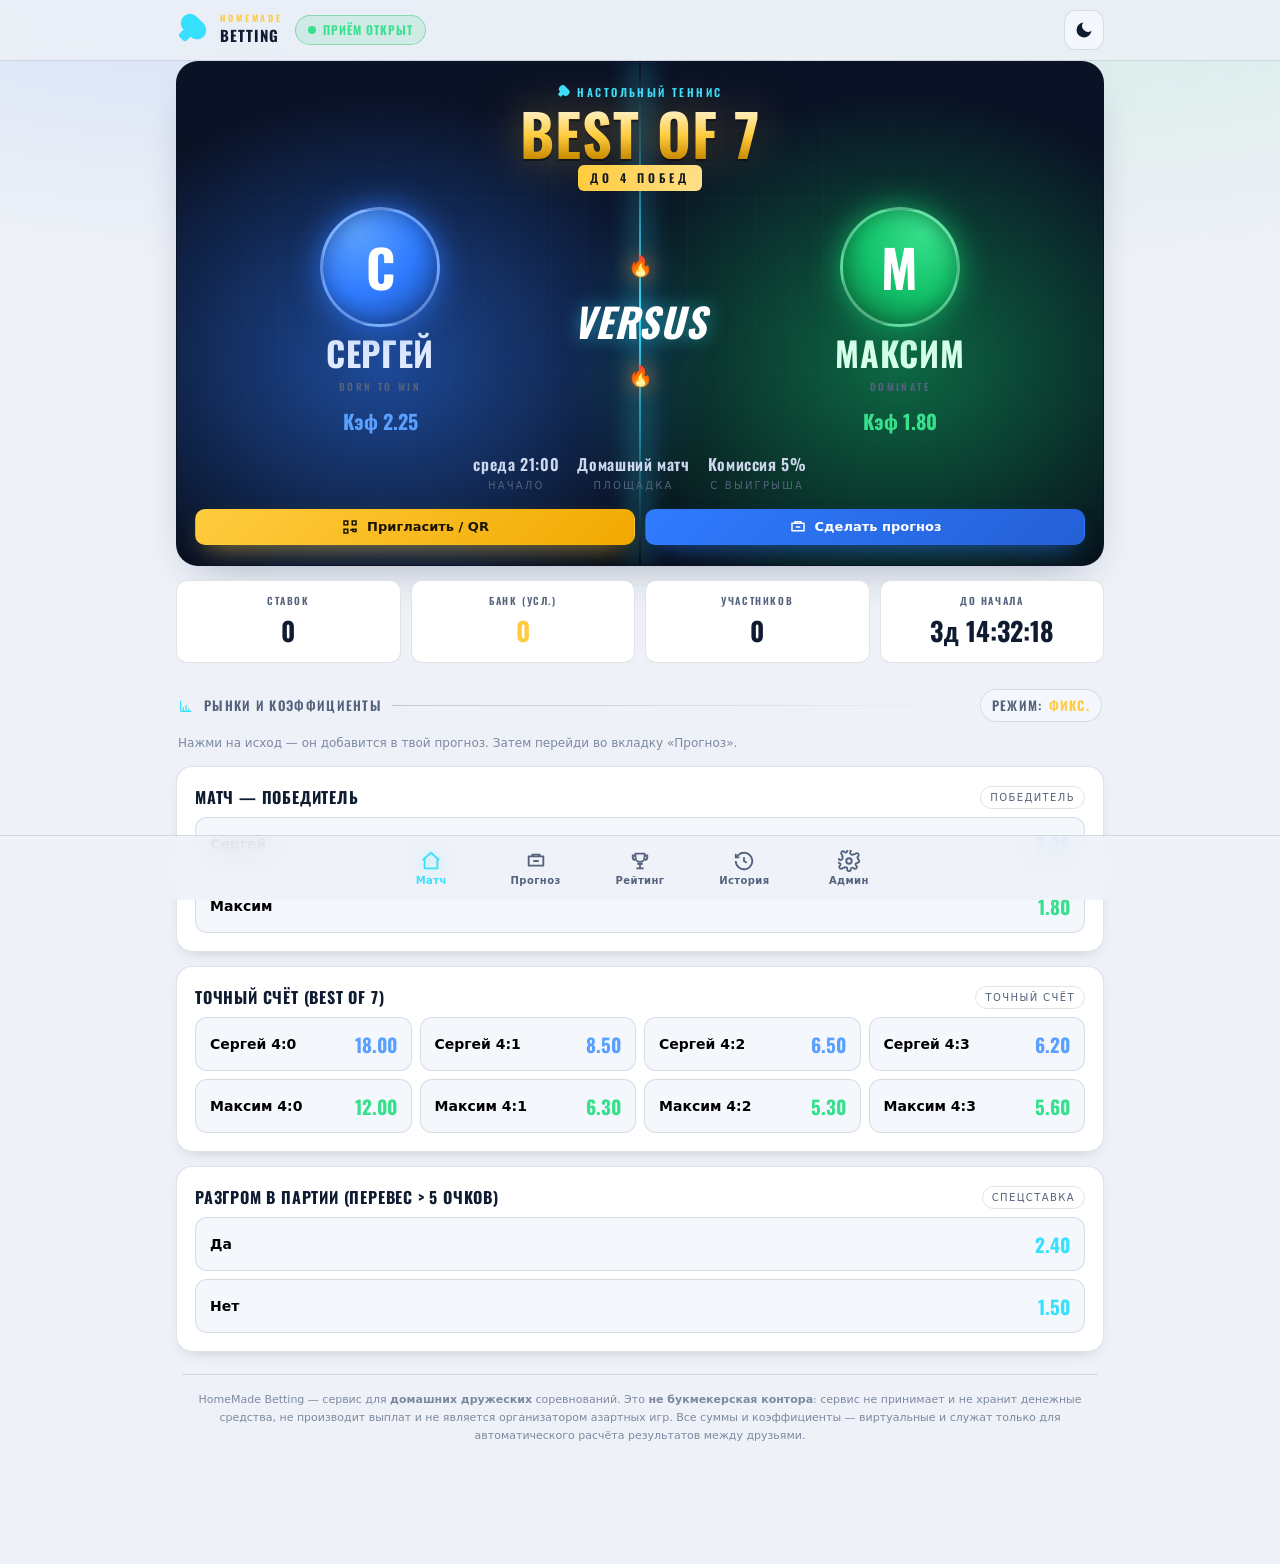
==== index.html @ e1badb11 "Админка под PIN (4554) + компактные иконки заголовков + network-first SW - дефолтный PIN 4554 на вхо" ====
<!doctype html>
<html lang="ru">
<head>
<meta charset="utf-8">
<title>HomeMade Betting — домашние матчи и прогнозы</title>
<meta name="viewport" content="width=device-width,initial-scale=1,viewport-fit=cover">
<meta name="description" content="Сервис для домашних дружеских матчей и учёта прогнозов. Не букмекер: без денег и выплат, только виртуальный расчёт результатов.">
<link rel="manifest" href="manifest.webmanifest">
<style>html,body{background:#070b14;margin:0}</style>
</head>
<body>
<style>
@font-face{font-family:'Oswald';font-style:normal;font-weight:200 700;font-display:swap;src:url([data-uri]) format('woff2');unicode-range:U+0301,U+0400-045F,U+0490-0491,U+04B0-04B1,U+2116;}
@font-face{font-family:'Oswald';font-style:normal;font-weight:200 700;font-display:swap;src:url([data-uri]) format('woff2');unicode-range:U+0000-00FF,U+0131,U+0152-0153,U+02BB-02BC,U+02C6,U+02DA,U+02DC,U+0304,U+0308,U+0329,U+2000-206F,U+20AC,U+2122,U+2191,U+2193,U+2212,U+2215,U+FEFF,U+FFFD;}

/* ===== HOMEMADE BETTING — design system ===== */
/* Тёмная спортивная «арена» по умолчанию; светлая тема — полноценная. */
:root{
  --blue:#2f7bff; --blue-2:#5aa0ff; --blue-deep:#123a86;
  --green:#12c26a; --green-2:#37e08c; --green-deep:#0b5f38;
  --gold:#ffcc3f; --gold-2:#ffe08a;
  --cyan:#37e0ff;
  --win:#25d07a; --lose:#ff5468; --live:#ff3b57;
  --accent:var(--cyan);

  /* тёмная (default) */
  --bg:#070b14; --bg-2:#0b1120; --arena:#0a1122;
  --surface:#111a2e; --surface-2:#16223c; --surface-3:#1d2c4c;
  --line:rgba(255,255,255,.09); --line-2:rgba(255,255,255,.16);
  --text:#eaf0fb; --muted:#93a2c0; --faint:#6a7998;
  --shadow:0 18px 50px -20px rgba(0,0,0,.75);
  --shadow-sm:0 6px 18px -8px rgba(0,0,0,.6);
  --ring:0 0 0 3px rgba(55,224,255,.35);
  --radius:16px; --radius-sm:11px; --radius-lg:22px;
  color-scheme:dark;
}
@media (prefers-color-scheme:light){
  :root{
    --bg:#eef1f7; --bg-2:#e6ebf4; --arena:#0a1122;
    --surface:#ffffff; --surface-2:#f4f7fc; --surface-3:#e9eef7;
    --line:rgba(15,30,60,.12); --line-2:rgba(15,30,60,.2);
    --text:#0f1b30; --muted:#54627d; --faint:#7c89a1;
    --shadow:0 18px 44px -22px rgba(20,40,80,.4);
    --shadow-sm:0 6px 16px -10px rgba(20,40,80,.35);
    color-scheme:light;
  }
}
/* явные переключатели темы перекрывают media в обе стороны */
:root[data-theme="dark"]{
  --bg:#070b14; --bg-2:#0b1120; --surface:#111a2e; --surface-2:#16223c; --surface-3:#1d2c4c;
  --line:rgba(255,255,255,.09); --line-2:rgba(255,255,255,.16);
  --text:#eaf0fb; --muted:#93a2c0; --faint:#6a7998;
  --shadow:0 18px 50px -20px rgba(0,0,0,.75); --shadow-sm:0 6px 18px -8px rgba(0,0,0,.6);
  color-scheme:dark;
}
:root[data-theme="light"]{
  --bg:#eef1f7; --bg-2:#e6ebf4; --surface:#ffffff; --surface-2:#f4f7fc; --surface-3:#e9eef7;
  --line:rgba(15,30,60,.12); --line-2:rgba(15,30,60,.2);
  --text:#0f1b30; --muted:#54627d; --faint:#7c89a1;
  --shadow:0 18px 44px -22px rgba(20,40,80,.4); --shadow-sm:0 6px 16px -10px rgba(20,40,80,.35);
  color-scheme:light;
}

*{box-sizing:border-box}
html,body{margin:0;padding:0}
body{
  background:
    radial-gradient(1200px 700px at 15% -10%, rgba(47,123,255,.18), transparent 60%),
    radial-gradient(1200px 700px at 85% -10%, rgba(18,194,106,.16), transparent 60%),
    var(--bg);
  color:var(--text);
  font-family:system-ui,-apple-system,"Segoe UI",Roboto,"Helvetica Neue",Arial,sans-serif;
  font-size:16px; line-height:1.5; -webkit-font-smoothing:antialiased;
  min-height:100dvh; overflow-x:hidden;
}
.font-display{font-family:'Oswald',system-ui,sans-serif}
h1,h2,h3,.display{font-family:'Oswald',system-ui,sans-serif;font-weight:700;line-height:1.02;margin:0;letter-spacing:.01em}
.num{font-variant-numeric:tabular-nums;font-family:'Oswald',system-ui,sans-serif}
a{color:inherit}
button{font-family:inherit;cursor:pointer}
img{max-width:100%}
:focus-visible{outline:none;box-shadow:var(--ring);border-radius:10px}

/* ===== layout shell ===== */
.wrap{max-width:960px;margin:0 auto;padding:0 16px 120px}
.topbar{
  position:sticky;top:0;z-index:40;
  backdrop-filter:blur(14px);
  background:color-mix(in srgb,var(--bg) 78%, transparent);
  border-bottom:1px solid var(--line);
}
.topbar-in{max-width:960px;margin:0 auto;padding:10px 16px;display:flex;align-items:center;gap:12px}
.brand{display:flex;align-items:center;gap:10px;font-family:'Oswald';font-weight:700;letter-spacing:.06em;text-transform:uppercase;font-size:16px}
.brand .logo{width:34px;height:34px;flex:0 0 auto}
.brand small{display:block;font-size:9px;letter-spacing:.32em;color:var(--gold);line-height:1}
.brand b{font-size:15px;line-height:1}
.spacer{flex:1}
.icon-btn{
  width:40px;height:40px;display:grid;place-items:center;border-radius:12px;
  background:var(--surface-2);border:1px solid var(--line);color:var(--text);
}
.icon-btn:hover{border-color:var(--line-2)}
.icon-btn svg{width:20px;height:20px}

/* status pill */
.pill{display:inline-flex;align-items:center;gap:7px;padding:5px 12px;border-radius:999px;font-family:'Oswald';font-weight:600;letter-spacing:.08em;text-transform:uppercase;font-size:12px;border:1px solid var(--line-2)}
.pill .dot{width:8px;height:8px;border-radius:50%;background:currentColor;box-shadow:0 0 0 0 currentColor}
.pill.open{color:var(--green-2);background:rgba(18,194,106,.12);border-color:rgba(18,194,106,.4)}
.pill.open .dot{animation:pulse 1.6s infinite}
.pill.closed{color:var(--gold);background:rgba(255,204,63,.1);border-color:rgba(255,204,63,.4)}
.pill.finished{color:var(--muted);background:var(--surface-2)}
@keyframes pulse{0%{box-shadow:0 0 0 0 rgba(37,208,122,.5)}70%{box-shadow:0 0 0 8px rgba(37,208,122,0)}100%{box-shadow:0 0 0 0 rgba(37,208,122,0)}}

/* ===== buttons ===== */
.btn{display:inline-flex;align-items:center;justify-content:center;gap:8px;padding:12px 18px;border-radius:13px;border:1px solid var(--line-2);background:var(--surface-2);color:var(--text);font-weight:600;font-size:15px;transition:transform .06s,filter .15s,background .15s}
.btn:hover{filter:brightness(1.08)}
.btn:active{transform:translateY(1px)}
.btn svg{width:18px;height:18px}
.btn.primary{background:linear-gradient(135deg,var(--blue),#2560d6);border-color:transparent;color:#fff;box-shadow:0 10px 26px -12px var(--blue)}
.btn.gold{background:linear-gradient(135deg,var(--gold),#f2a900);border-color:transparent;color:#1a1400;box-shadow:0 10px 26px -12px var(--gold)}
.btn.green{background:linear-gradient(135deg,var(--green),#0a9c53);border-color:transparent;color:#03210f}
.btn.ghost{background:transparent}
.btn.danger{background:transparent;border-color:rgba(255,84,104,.5);color:var(--lose)}
.btn.sm{padding:8px 12px;font-size:13px;border-radius:10px}
.btn.block{width:100%}
.btn[disabled]{opacity:.45;pointer-events:none}

/* ===== cards ===== */
.card{background:var(--surface);border:1px solid var(--line);border-radius:var(--radius);box-shadow:var(--shadow-sm)}
.card.pad{padding:18px}
.section-title{display:flex;align-items:center;gap:10px;margin:26px 2px 12px;text-transform:uppercase;letter-spacing:.1em;font-size:13px;color:var(--muted);font-family:'Oswald';font-weight:600}
.section-title>svg{width:16px;height:16px;flex:0 0 auto;color:var(--cyan)}
.section-title .line{flex:1;height:1px;background:linear-gradient(90deg,var(--line-2),transparent)}

/* ===== POSTER ===== */
.poster{position:relative;border-radius:var(--radius-lg);overflow:hidden;border:1px solid var(--line-2);box-shadow:var(--shadow);background:var(--arena);isolation:isolate}
.poster .bg{position:absolute;inset:0;z-index:0;
  background:
    radial-gradient(60% 90% at 22% 60%, rgba(47,123,255,.55), transparent 60%),
    radial-gradient(60% 90% at 78% 60%, rgba(18,194,106,.5), transparent 60%),
    linear-gradient(180deg,#0a1226,#070c18);
}
.poster .grid-fx{position:absolute;inset:0;z-index:0;opacity:.25;
  background-image:linear-gradient(rgba(255,255,255,.09) 1px,transparent 1px),linear-gradient(90deg,rgba(255,255,255,.09) 1px,transparent 1px);
  background-size:34px 34px;mask-image:radial-gradient(120% 90% at 50% 30%,#000,transparent 75%)}
.poster .split{position:absolute;top:0;bottom:0;left:50%;width:2px;z-index:1;background:linear-gradient(180deg,transparent,var(--cyan),transparent);box-shadow:0 0 26px 3px rgba(55,224,255,.6);transform:translateX(-50%)}
.poster-in{position:relative;z-index:2;padding:22px 18px 20px}
.poster-top{display:flex;flex-direction:column;align-items:center;gap:6px;text-align:center}
.bo-badge{font-family:'Oswald';font-weight:700;font-size:clamp(30px,9vw,58px);letter-spacing:.02em;line-height:.9;
  background:linear-gradient(180deg,#fff6d6,var(--gold) 55%,#c98a00);-webkit-background-clip:text;background-clip:text;color:transparent;
  filter:drop-shadow(0 2px 0 rgba(0,0,0,.4)) drop-shadow(0 0 22px rgba(255,204,63,.35))}
.bo-sub{font-family:'Oswald';font-weight:600;letter-spacing:.34em;font-size:12px;text-transform:uppercase;color:#0c1220;background:linear-gradient(90deg,var(--gold),var(--gold-2));padding:4px 12px;border-radius:6px}
.sport-tag{display:inline-flex;align-items:center;gap:6px;color:var(--cyan);font-size:11px;letter-spacing:.22em;text-transform:uppercase;font-family:'Oswald';font-weight:600}
.sport-tag svg{width:14px;height:14px;flex:0 0 auto}

.vs-row{display:grid;grid-template-columns:1fr auto 1fr;align-items:center;gap:8px;margin-top:16px}
.player{display:flex;flex-direction:column;align-items:center;gap:10px;text-align:center}
.player .ava{width:clamp(74px,22vw,120px);height:clamp(74px,22vw,120px);border-radius:50%;display:grid;place-items:center;font-family:'Oswald';font-weight:700;font-size:clamp(30px,9vw,52px);color:#fff;position:relative;border:3px solid rgba(255,255,255,.28)}
.player.a .ava{background:radial-gradient(120% 120% at 30% 20%,var(--blue-2),var(--blue) 45%,var(--blue-deep));box-shadow:0 0 34px -4px var(--blue),inset 0 0 22px rgba(0,0,0,.35)}
.player.b .ava{background:radial-gradient(120% 120% at 70% 20%,var(--green-2),var(--green) 45%,var(--green-deep));box-shadow:0 0 34px -4px var(--green),inset 0 0 22px rgba(0,0,0,.35)}
.player .pname{font-family:'Oswald';font-weight:700;text-transform:uppercase;font-size:clamp(20px,6vw,34px);line-height:.95;letter-spacing:.02em}
.player.a .pname{color:#dfe9ff}
.player.b .pname{color:#d6ffe9}
.player .psub{font-family:'Oswald';font-weight:600;font-size:10px;letter-spacing:.24em;text-transform:uppercase;color:var(--muted)}
.player .odd-mini{margin-top:2px;font-family:'Oswald';font-weight:700;font-size:20px}
.player.a .odd-mini{color:var(--blue-2)} .player.b .odd-mini{color:var(--green-2)}
.vs-badge{display:flex;flex-direction:column;align-items:center;gap:10px}
.vs-badge .versus{font-family:'Oswald';font-weight:700;font-style:italic;font-size:clamp(24px,7vw,40px);letter-spacing:.02em;color:#fff;text-shadow:0 0 18px rgba(55,224,255,.5)}
.vs-badge .fire{font-size:20px;filter:drop-shadow(0 0 10px rgba(255,120,40,.7))}
.meta-row{display:flex;justify-content:center;gap:18px;flex-wrap:wrap;margin-top:16px;color:#cdd8ef}
.meta-row .m{display:flex;flex-direction:column;align-items:center;gap:2px}
.meta-row .m b{font-family:'Oswald';font-weight:600;font-size:16px;letter-spacing:.04em}
.meta-row .m span{font-size:10px;letter-spacing:.22em;text-transform:uppercase;color:var(--muted)}

/* ===== stat strip ===== */
.stat-strip{display:grid;grid-template-columns:repeat(4,1fr);gap:10px;margin-top:14px}
.stat{background:var(--surface);border:1px solid var(--line);border-radius:var(--radius-sm);padding:12px 10px;text-align:center;position:relative;overflow:hidden}
.stat .k{font-size:10px;letter-spacing:.16em;text-transform:uppercase;color:var(--muted);font-family:'Oswald';font-weight:600}
.stat .v{font-family:'Oswald';font-weight:700;font-size:clamp(18px,5vw,26px);margin-top:3px;font-variant-numeric:tabular-nums}
.stat.accent .v{color:var(--gold)}
.stat .v small{font-size:.55em;color:var(--muted);font-weight:600}
@media(max-width:560px){.stat-strip{grid-template-columns:repeat(2,1fr)}}

/* ===== markets ===== */
.market{margin-top:14px}
.market-head{display:flex;align-items:center;gap:10px;justify-content:space-between;margin-bottom:8px}
.market-head .mt{font-family:'Oswald';font-weight:700;text-transform:uppercase;letter-spacing:.05em;font-size:16px}
.market-head .badge{font-size:10px;letter-spacing:.14em;text-transform:uppercase;color:var(--muted);border:1px solid var(--line);border-radius:999px;padding:3px 9px}
.sel-grid{display:grid;gap:8px;grid-template-columns:repeat(2,1fr)}
.sel-grid.cols-1{grid-template-columns:1fr}
.sel-grid.cols-4{grid-template-columns:repeat(4,1fr)}
@media(max-width:560px){.sel-grid.cols-4{grid-template-columns:repeat(2,1fr)}}
.sel{display:flex;align-items:center;justify-content:space-between;gap:8px;padding:12px 14px;border-radius:12px;border:1px solid var(--line);background:var(--surface-2);transition:.12s;text-align:left;width:100%}
.sel:hover{border-color:var(--line-2);background:var(--surface-3)}
.sel .lbl{font-weight:600;font-size:14px}
.sel .odd{font-family:'Oswald';font-weight:700;font-size:19px;color:var(--cyan);font-variant-numeric:tabular-nums}
.sel[data-side="a"] .odd{color:var(--blue-2)} .sel[data-side="b"] .odd{color:var(--green-2)}
.sel.picked{border-color:var(--gold);background:rgba(255,204,63,.12);box-shadow:0 0 0 1px var(--gold) inset}
.sel.win{border-color:var(--win);background:rgba(37,208,122,.12)}
.sel.dim{opacity:.5}
.odd-trend{font-size:10px;margin-left:6px}
.odd-trend.up{color:var(--win)} .odd-trend.down{color:var(--lose)}

/* ===== forms ===== */
label.field{display:block;margin:12px 0}
label.field .cap{font-size:12px;letter-spacing:.06em;text-transform:uppercase;color:var(--muted);margin-bottom:6px;display:block;font-family:'Oswald';font-weight:600}
input,select,textarea{width:100%;padding:12px 14px;border-radius:12px;border:1px solid var(--line-2);background:var(--surface-2);color:var(--text);font-size:15px;font-family:inherit}
input:focus,select:focus,textarea:focus{outline:none;border-color:var(--cyan);box-shadow:var(--ring)}
.row{display:flex;gap:10px;flex-wrap:wrap}
.row>*{flex:1;min-width:0}
.hint{font-size:12px;color:var(--faint);margin-top:6px}
.toggle{display:inline-flex;background:var(--surface-2);border:1px solid var(--line);border-radius:12px;padding:3px;gap:3px}
.toggle button{border:none;background:transparent;color:var(--muted);padding:8px 14px;border-radius:9px;font-weight:600;font-size:13px}
.toggle button.on{background:var(--surface-3);color:var(--text);box-shadow:var(--shadow-sm)}

/* ===== slip (bet basket) ===== */
.slip-item{display:flex;align-items:center;gap:10px;padding:10px 0;border-bottom:1px solid var(--line)}
.slip-item:last-child{border-bottom:none}
.slip-item .info{flex:1;min-width:0}
.slip-item .info b{display:block;font-size:14px}
.slip-item .info span{font-size:12px;color:var(--muted)}
.slip-item .stk{width:96px;flex:0 0 auto}
.slip-item .stk input{padding:8px 10px;text-align:right}
.slip-item .odd{font-family:'Oswald';font-weight:700;color:var(--cyan);width:46px;text-align:right}
.slip-item .rm{color:var(--lose);background:none;border:none;font-size:18px;line-height:1}

/* ===== tables ===== */
.tbl-wrap{overflow-x:auto;border-radius:var(--radius);border:1px solid var(--line)}
table{border-collapse:collapse;width:100%;min-width:420px}
th,td{padding:11px 12px;text-align:left;border-bottom:1px solid var(--line);font-size:14px;white-space:nowrap}
th{font-family:'Oswald';font-weight:600;text-transform:uppercase;letter-spacing:.06em;font-size:11px;color:var(--muted);background:var(--surface-2)}
tr:last-child td{border-bottom:none}
td.num,th.num{text-align:right;font-variant-numeric:tabular-nums}
.pos{color:var(--win);font-weight:700} .neg{color:var(--lose);font-weight:700}
.rank{font-family:'Oswald';font-weight:700;color:var(--gold);width:34px}
.medal{font-size:16px}

/* ===== bottom nav ===== */
.botnav{position:fixed;left:0;right:0;bottom:0;z-index:45;display:flex;justify-content:center;padding:8px 10px calc(8px + env(safe-area-inset-bottom));background:color-mix(in srgb,var(--bg) 86%,transparent);backdrop-filter:blur(14px);border-top:1px solid var(--line)}
.botnav-in{display:flex;gap:2px;max-width:520px;width:100%}
.botnav button{flex:1;border:none;background:transparent;color:var(--muted);display:flex;flex-direction:column;align-items:center;gap:3px;padding:6px 2px;border-radius:12px;font-size:10px;letter-spacing:.04em;font-weight:600}
.botnav button svg{width:22px;height:22px}
.botnav button.on{color:var(--cyan)}
.botnav button.on svg{filter:drop-shadow(0 0 8px rgba(55,224,255,.6))}
.botnav button .admin-dot{position:absolute}

/* ===== modal ===== */
.modal-back{position:fixed;inset:0;z-index:60;background:rgba(3,6,14,.66);backdrop-filter:blur(4px);display:grid;place-items:center;padding:16px}
.modal{width:100%;max-width:440px;max-height:88dvh;overflow:auto;background:var(--surface);border:1px solid var(--line-2);border-radius:var(--radius-lg);box-shadow:var(--shadow);padding:20px}
.modal h3{font-size:20px;text-transform:uppercase;margin-bottom:4px}
.modal .close{position:absolute}
.qr-box{background:#fff;padding:14px;border-radius:14px;display:grid;place-items:center}
.qr-box img,.qr-box canvas{width:100%;height:auto;image-rendering:pixelated}
.code-box{font-family:ui-monospace,Menlo,Consolas,monospace;font-size:12px;word-break:break-all;background:var(--surface-2);border:1px solid var(--line);border-radius:10px;padding:10px;max-height:120px;overflow:auto}

/* misc */
.empty{text-align:center;padding:40px 16px;color:var(--faint)}
.empty .big{font-size:40px;margin-bottom:8px}
.badge-tag{display:inline-block;font-size:10px;letter-spacing:.1em;text-transform:uppercase;padding:2px 8px;border-radius:999px;border:1px solid var(--line-2);color:var(--muted)}
.grid-2{display:grid;grid-template-columns:1fr 1fr;gap:12px}
@media(max-width:560px){.grid-2{grid-template-columns:1fr}}
.disclaimer{font-size:11px;color:var(--faint);text-align:center;line-height:1.6;margin:22px 6px 0;border-top:1px solid var(--line);padding-top:16px}
.toast{position:fixed;left:50%;bottom:86px;transform:translateX(-50%) translateY(20px);z-index:80;background:var(--surface-3);border:1px solid var(--line-2);color:var(--text);padding:12px 18px;border-radius:12px;box-shadow:var(--shadow);opacity:0;transition:.25s;font-weight:600;font-size:14px;max-width:90vw;text-align:center}
.toast.show{opacity:1;transform:translateX(-50%) translateY(0)}
.hidden{display:none!important}
.chip{display:inline-flex;align-items:center;gap:6px;padding:6px 11px;border-radius:999px;background:var(--surface-2);border:1px solid var(--line);font-size:13px;font-weight:600}
.chip b{color:var(--gold)}
@media(prefers-reduced-motion:reduce){*{animation:none!important;transition:none!important}}
</style>
<div class="topbar"><div class="topbar-in" id="topbar"></div></div>
<main class="wrap" id="view" role="main"></main>
<nav class="botnav" aria-label="Основная навигация"><div class="botnav-in" id="botnav"></div></nav>
<div id="modal-root"></div>
<div class="toast" id="toast" role="status" aria-live="polite"></div>
<script>
//---------------------------------------------------------------------
//
// QR Code Generator for JavaScript
//
// Copyright (c) 2009 Kazuhiko Arase
//
// URL: http://www.d-project.com/
//
// Licensed under the MIT license:
//  http://www.opensource.org/licenses/mit-license.php
//
// The word 'QR Code' is registered trademark of
// DENSO WAVE INCORPORATED
//  http://www.denso-wave.com/qrcode/faqpatent-e.html
//
//---------------------------------------------------------------------

var qrcode = function() {

  //---------------------------------------------------------------------
  // qrcode
  //---------------------------------------------------------------------

  /**
   * qrcode
   * @param typeNumber 1 to 40
   * @param errorCorrectionLevel 'L','M','Q','H'
   */
  var qrcode = function(typeNumber, errorCorrectionLevel) {

    var PAD0 = 0xEC;
    var PAD1 = 0x11;

    var _typeNumber = typeNumber;
    var _errorCorrectionLevel = QRErrorCorrectionLevel[errorCorrectionLevel];
    var _modules = null;
    var _moduleCount = 0;
    var _dataCache = null;
    var _dataList = [];

    var _this = {};

    var makeImpl = function(test, maskPattern) {

      _moduleCount = _typeNumber * 4 + 17;
      _modules = function(moduleCount) {
        var modules = new Array(moduleCount);
        for (var row = 0; row < moduleCount; row += 1) {
          modules[row] = new Array(moduleCount);
          for (var col = 0; col < moduleCount; col += 1) {
            modules[row][col] = null;
          }
        }
        return modules;
      }(_moduleCount);

      setupPositionProbePattern(0, 0);
      setupPositionProbePattern(_moduleCount - 7, 0);
      setupPositionProbePattern(0, _moduleCount - 7);
      setupPositionAdjustPattern();
      setupTimingPattern();
      setupTypeInfo(test, maskPattern);

      if (_typeNumber >= 7) {
        setupTypeNumber(test);
      }

      if (_dataCache == null) {
        _dataCache = createData(_typeNumber, _errorCorrectionLevel, _dataList);
      }

      mapData(_dataCache, maskPattern);
    };

    var setupPositionProbePattern = function(row, col) {

      for (var r = -1; r <= 7; r += 1) {

        if (row + r <= -1 || _moduleCount <= row + r) continue;

        for (var c = -1; c <= 7; c += 1) {

          if (col + c <= -1 || _moduleCount <= col + c) continue;

          if ( (0 <= r && r <= 6 && (c == 0 || c == 6) )
              || (0 <= c && c <= 6 && (r == 0 || r == 6) )
              || (2 <= r && r <= 4 && 2 <= c && c <= 4) ) {
            _modules[row + r][col + c] = true;
          } else {
            _modules[row + r][col + c] = false;
          }
        }
      }
    };

    var getBestMaskPattern = function() {

      var minLostPoint = 0;
      var pattern = 0;

      for (var i = 0; i < 8; i += 1) {

        makeImpl(true, i);

        var lostPoint = QRUtil.getLostPoint(_this);

        if (i == 0 || minLostPoint > lostPoint) {
          minLostPoint = lostPoint;
          pattern = i;
        }
      }

      return pattern;
    };

    var setupTimingPattern = function() {

      for (var r = 8; r < _moduleCount - 8; r += 1) {
        if (_modules[r][6] != null) {
          continue;
        }
        _modules[r][6] = (r % 2 == 0);
      }

      for (var c = 8; c < _moduleCount - 8; c += 1) {
        if (_modules[6][c] != null) {
          continue;
        }
        _modules[6][c] = (c % 2 == 0);
      }
    };

    var setupPositionAdjustPattern = function() {

      var pos = QRUtil.getPatternPosition(_typeNumber);

      for (var i = 0; i < pos.length; i += 1) {

        for (var j = 0; j < pos.length; j += 1) {

          var row = pos[i];
          var col = pos[j];

          if (_modules[row][col] != null) {
            continue;
          }

          for (var r = -2; r <= 2; r += 1) {

            for (var c = -2; c <= 2; c += 1) {

              if (r == -2 || r == 2 || c == -2 || c == 2
                  || (r == 0 && c == 0) ) {
                _modules[row + r][col + c] = true;
              } else {
                _modules[row + r][col + c] = false;
              }
            }
          }
        }
      }
    };

    var setupTypeNumber = function(test) {

      var bits = QRUtil.getBCHTypeNumber(_typeNumber);

      for (var i = 0; i < 18; i += 1) {
        var mod = (!test && ( (bits >> i) & 1) == 1);
        _modules[Math.floor(i / 3)][i % 3 + _moduleCount - 8 - 3] = mod;
      }

      for (var i = 0; i < 18; i += 1) {
        var mod = (!test && ( (bits >> i) & 1) == 1);
        _modules[i % 3 + _moduleCount - 8 - 3][Math.floor(i / 3)] = mod;
      }
    };

    var setupTypeInfo = function(test, maskPattern) {

      var data = (_errorCorrectionLevel << 3) | maskPattern;
      var bits = QRUtil.getBCHTypeInfo(data);

      // vertical
      for (var i = 0; i < 15; i += 1) {

        var mod = (!test && ( (bits >> i) & 1) == 1);

        if (i < 6) {
          _modules[i][8] = mod;
        } else if (i < 8) {
          _modules[i + 1][8] = mod;
        } else {
          _modules[_moduleCount - 15 + i][8] = mod;
        }
      }

      // horizontal
      for (var i = 0; i < 15; i += 1) {

        var mod = (!test && ( (bits >> i) & 1) == 1);

        if (i < 8) {
          _modules[8][_moduleCount - i - 1] = mod;
        } else if (i < 9) {
          _modules[8][15 - i - 1 + 1] = mod;
        } else {
          _modules[8][15 - i - 1] = mod;
        }
      }

      // fixed module
      _modules[_moduleCount - 8][8] = (!test);
    };

    var mapData = function(data, maskPattern) {

      var inc = -1;
      var row = _moduleCount - 1;
      var bitIndex = 7;
      var byteIndex = 0;
      var maskFunc = QRUtil.getMaskFunction(maskPattern);

      for (var col = _moduleCount - 1; col > 0; col -= 2) {

        if (col == 6) col -= 1;

        while (true) {

          for (var c = 0; c < 2; c += 1) {

            if (_modules[row][col - c] == null) {

              var dark = false;

              if (byteIndex < data.length) {
                dark = ( ( (data[byteIndex] >>> bitIndex) & 1) == 1);
              }

              var mask = maskFunc(row, col - c);

              if (mask) {
                dark = !dark;
              }

              _modules[row][col - c] = dark;
              bitIndex -= 1;

              if (bitIndex == -1) {
                byteIndex += 1;
                bitIndex = 7;
              }
            }
          }

          row += inc;

          if (row < 0 || _moduleCount <= row) {
            row -= inc;
            inc = -inc;
            break;
          }
        }
      }
    };

    var createBytes = function(buffer, rsBlocks) {

      var offset = 0;

      var maxDcCount = 0;
      var maxEcCount = 0;

      var dcdata = new Array(rsBlocks.length);
      var ecdata = new Array(rsBlocks.length);

      for (var r = 0; r < rsBlocks.length; r += 1) {

        var dcCount = rsBlocks[r].dataCount;
        var ecCount = rsBlocks[r].totalCount - dcCount;

        maxDcCount = Math.max(maxDcCount, dcCount);
        maxEcCount = Math.max(maxEcCount, ecCount);

        dcdata[r] = new Array(dcCount);

        for (var i = 0; i < dcdata[r].length; i += 1) {
          dcdata[r][i] = 0xff & buffer.getBuffer()[i + offset];
        }
        offset += dcCount;

        var rsPoly = QRUtil.getErrorCorrectPolynomial(ecCount);
        var rawPoly = qrPolynomial(dcdata[r], rsPoly.getLength() - 1);

        var modPoly = rawPoly.mod(rsPoly);
        ecdata[r] = new Array(rsPoly.getLength() - 1);
        for (var i = 0; i < ecdata[r].length; i += 1) {
          var modIndex = i + modPoly.getLength() - ecdata[r].length;
          ecdata[r][i] = (modIndex >= 0)? modPoly.getAt(modIndex) : 0;
        }
      }

      var totalCodeCount = 0;
      for (var i = 0; i < rsBlocks.length; i += 1) {
        totalCodeCount += rsBlocks[i].totalCount;
      }

      var data = new Array(totalCodeCount);
      var index = 0;

      for (var i = 0; i < maxDcCount; i += 1) {
        for (var r = 0; r < rsBlocks.length; r += 1) {
          if (i < dcdata[r].length) {
            data[index] = dcdata[r][i];
            index += 1;
          }
        }
      }

      for (var i = 0; i < maxEcCount; i += 1) {
        for (var r = 0; r < rsBlocks.length; r += 1) {
          if (i < ecdata[r].length) {
            data[index] = ecdata[r][i];
            index += 1;
          }
        }
      }

      return data;
    };

    var createData = function(typeNumber, errorCorrectionLevel, dataList) {

      var rsBlocks = QRRSBlock.getRSBlocks(typeNumber, errorCorrectionLevel);

      var buffer = qrBitBuffer();

      for (var i = 0; i < dataList.length; i += 1) {
        var data = dataList[i];
        buffer.put(data.getMode(), 4);
        buffer.put(data.getLength(), QRUtil.getLengthInBits(data.getMode(), typeNumber) );
        data.write(buffer);
      }

      // calc num max data.
      var totalDataCount = 0;
      for (var i = 0; i < rsBlocks.length; i += 1) {
        totalDataCount += rsBlocks[i].dataCount;
      }

      if (buffer.getLengthInBits() > totalDataCount * 8) {
        throw 'code length overflow. ('
          + buffer.getLengthInBits()
          + '>'
          + totalDataCount * 8
          + ')';
      }

      // end code
      if (buffer.getLengthInBits() + 4 <= totalDataCount * 8) {
        buffer.put(0, 4);
      }

      // padding
      while (buffer.getLengthInBits() % 8 != 0) {
        buffer.putBit(false);
      }

      // padding
      while (true) {

        if (buffer.getLengthInBits() >= totalDataCount * 8) {
          break;
        }
        buffer.put(PAD0, 8);

        if (buffer.getLengthInBits() >= totalDataCount * 8) {
          break;
        }
        buffer.put(PAD1, 8);
      }

      return createBytes(buffer, rsBlocks);
    };

    _this.addData = function(data, mode) {

      mode = mode || 'Byte';

      var newData = null;

      switch(mode) {
      case 'Numeric' :
        newData = qrNumber(data);
        break;
      case 'Alphanumeric' :
        newData = qrAlphaNum(data);
        break;
      case 'Byte' :
        newData = qr8BitByte(data);
        break;
      case 'Kanji' :
        newData = qrKanji(data);
        break;
      default :
        throw 'mode:' + mode;
      }

      _dataList.push(newData);
      _dataCache = null;
    };

    _this.isDark = function(row, col) {
      if (row < 0 || _moduleCount <= row || col < 0 || _moduleCount <= col) {
        throw row + ',' + col;
      }
      return _modules[row][col];
    };

    _this.getModuleCount = function() {
      return _moduleCount;
    };

    _this.make = function() {
      if (_typeNumber < 1) {
        var typeNumber = 1;

        for (; typeNumber < 40; typeNumber++) {
          var rsBlocks = QRRSBlock.getRSBlocks(typeNumber, _errorCorrectionLevel);
          var buffer = qrBitBuffer();

          for (var i = 0; i < _dataList.length; i++) {
            var data = _dataList[i];
            buffer.put(data.getMode(), 4);
            buffer.put(data.getLength(), QRUtil.getLengthInBits(data.getMode(), typeNumber) );
            data.write(buffer);
          }

          var totalDataCount = 0;
          for (var i = 0; i < rsBlocks.length; i++) {
            totalDataCount += rsBlocks[i].dataCount;
          }

          if (buffer.getLengthInBits() <= totalDataCount * 8) {
            break;
          }
        }

        _typeNumber = typeNumber;
      }

      makeImpl(false, getBestMaskPattern() );
    };

    _this.createTableTag = function(cellSize, margin) {

      cellSize = cellSize || 2;
      margin = (typeof margin == 'undefined')? cellSize * 4 : margin;

      var qrHtml = '';

      qrHtml += '<table style="';
      qrHtml += ' border-width: 0px; border-style: none;';
      qrHtml += ' border-collapse: collapse;';
      qrHtml += ' padding: 0px; margin: ' + margin + 'px;';
      qrHtml += '">';
      qrHtml += '<tbody>';

      for (var r = 0; r < _this.getModuleCount(); r += 1) {

        qrHtml += '<tr>';

        for (var c = 0; c < _this.getModuleCount(); c += 1) {
          qrHtml += '<td style="';
          qrHtml += ' border-width: 0px; border-style: none;';
          qrHtml += ' border-collapse: collapse;';
          qrHtml += ' padding: 0px; margin: 0px;';
          qrHtml += ' width: ' + cellSize + 'px;';
          qrHtml += ' height: ' + cellSize + 'px;';
          qrHtml += ' background-color: ';
          qrHtml += _this.isDark(r, c)? '#000000' : '#ffffff';
          qrHtml += ';';
          qrHtml += '"/>';
        }

        qrHtml += '</tr>';
      }

      qrHtml += '</tbody>';
      qrHtml += '</table>';

      return qrHtml;
    };

    _this.createSvgTag = function(cellSize, margin, alt, title) {

      var opts = {};
      if (typeof arguments[0] == 'object') {
        // Called by options.
        opts = arguments[0];
        // overwrite cellSize and margin.
        cellSize = opts.cellSize;
        margin = opts.margin;
        alt = opts.alt;
        title = opts.title;
      }

      cellSize = cellSize || 2;
      margin = (typeof margin == 'undefined')? cellSize * 4 : margin;

      // Compose alt property surrogate
      alt = (typeof alt === 'string') ? {text: alt} : alt || {};
      alt.text = alt.text || null;
      alt.id = (alt.text) ? alt.id || 'qrcode-description' : null;

      // Compose title property surrogate
      title = (typeof title === 'string') ? {text: title} : title || {};
      title.text = title.text || null;
      title.id = (title.text) ? title.id || 'qrcode-title' : null;

      var size = _this.getModuleCount() * cellSize + margin * 2;
      var c, mc, r, mr, qrSvg='', rect;

      rect = 'l' + cellSize + ',0 0,' + cellSize +
        ' -' + cellSize + ',0 0,-' + cellSize + 'z ';

      qrSvg += '<svg version="1.1" xmlns="http://www.w3.org/2000/svg"';
      qrSvg += !opts.scalable ? ' width="' + size + 'px" height="' + size + 'px"' : '';
      qrSvg += ' viewBox="0 0 ' + size + ' ' + size + '" ';
      qrSvg += ' preserveAspectRatio="xMinYMin meet"';
      qrSvg += (title.text || alt.text) ? ' role="img" aria-labelledby="' +
          escapeXml([title.id, alt.id].join(' ').trim() ) + '"' : '';
      qrSvg += '>';
      qrSvg += (title.text) ? '<title id="' + escapeXml(title.id) + '">' +
          escapeXml(title.text) + '</title>' : '';
      qrSvg += (alt.text) ? '<description id="' + escapeXml(alt.id) + '">' +
          escapeXml(alt.text) + '</description>' : '';
      qrSvg += '<rect width="100%" height="100%" fill="white" cx="0" cy="0"/>';
      qrSvg += '<path d="';

      for (r = 0; r < _this.getModuleCount(); r += 1) {
        mr = r * cellSize + margin;
        for (c = 0; c < _this.getModuleCount(); c += 1) {
          if (_this.isDark(r, c) ) {
            mc = c*cellSize+margin;
            qrSvg += 'M' + mc + ',' + mr + rect;
          }
        }
      }

      qrSvg += '" stroke="transparent" fill="black"/>';
      qrSvg += '</svg>';

      return qrSvg;
    };

    _this.createDataURL = function(cellSize, margin) {

      cellSize = cellSize || 2;
      margin = (typeof margin == 'undefined')? cellSize * 4 : margin;

      var size = _this.getModuleCount() * cellSize + margin * 2;
      var min = margin;
      var max = size - margin;

      return createDataURL(size, size, function(x, y) {
        if (min <= x && x < max && min <= y && y < max) {
          var c = Math.floor( (x - min) / cellSize);
          var r = Math.floor( (y - min) / cellSize);
          return _this.isDark(r, c)? 0 : 1;
        } else {
          return 1;
        }
      } );
    };

    _this.createImgTag = function(cellSize, margin, alt) {

      cellSize = cellSize || 2;
      margin = (typeof margin == 'undefined')? cellSize * 4 : margin;

      var size = _this.getModuleCount() * cellSize + margin * 2;

      var img = '';
      img += '<img';
      img += '\u0020src="';
      img += _this.createDataURL(cellSize, margin);
      img += '"';
      img += '\u0020width="';
      img += size;
      img += '"';
      img += '\u0020height="';
      img += size;
      img += '"';
      if (alt) {
        img += '\u0020alt="';
        img += escapeXml(alt);
        img += '"';
      }
      img += '/>';

      return img;
    };

    var escapeXml = function(s) {
      var escaped = '';
      for (var i = 0; i < s.length; i += 1) {
        var c = s.charAt(i);
        switch(c) {
        case '<': escaped += '&lt;'; break;
        case '>': escaped += '&gt;'; break;
        case '&': escaped += '&amp;'; break;
        case '"': escaped += '&quot;'; break;
        default : escaped += c; break;
        }
      }
      return escaped;
    };

    var _createHalfASCII = function(margin) {
      var cellSize = 1;
      margin = (typeof margin == 'undefined')? cellSize * 2 : margin;

      var size = _this.getModuleCount() * cellSize + margin * 2;
      var min = margin;
      var max = size - margin;

      var y, x, r1, r2, p;

      var blocks = {
        '██': '█',
        '█ ': '▀',
        ' █': '▄',
        '  ': ' '
      };

      var blocksLastLineNoMargin = {
        '██': '▀',
        '█ ': '▀',
        ' █': ' ',
        '  ': ' '
      };

      var ascii = '';
      for (y = 0; y < size; y += 2) {
        r1 = Math.floor((y - min) / cellSize);
        r2 = Math.floor((y + 1 - min) / cellSize);
        for (x = 0; x < size; x += 1) {
          p = '█';

          if (min <= x && x < max && min <= y && y < max && _this.isDark(r1, Math.floor((x - min) / cellSize))) {
            p = ' ';
          }

          if (min <= x && x < max && min <= y+1 && y+1 < max && _this.isDark(r2, Math.floor((x - min) / cellSize))) {
            p += ' ';
          }
          else {
            p += '█';
          }

          // Output 2 characters per pixel, to create full square. 1 character per pixels gives only half width of square.
          ascii += (margin < 1 && y+1 >= max) ? blocksLastLineNoMargin[p] : blocks[p];
        }

        ascii += '\n';
      }

      if (size % 2 && margin > 0) {
        return ascii.substring(0, ascii.length - size - 1) + Array(size+1).join('▀');
      }

      return ascii.substring(0, ascii.length-1);
    };

    _this.createASCII = function(cellSize, margin) {
      cellSize = cellSize || 1;

      if (cellSize < 2) {
        return _createHalfASCII(margin);
      }

      cellSize -= 1;
      margin = (typeof margin == 'undefined')? cellSize * 2 : margin;

      var size = _this.getModuleCount() * cellSize + margin * 2;
      var min = margin;
      var max = size - margin;

      var y, x, r, p;

      var white = Array(cellSize+1).join('██');
      var black = Array(cellSize+1).join('  ');

      var ascii = '';
      var line = '';
      for (y = 0; y < size; y += 1) {
        r = Math.floor( (y - min) / cellSize);
        line = '';
        for (x = 0; x < size; x += 1) {
          p = 1;

          if (min <= x && x < max && min <= y && y < max && _this.isDark(r, Math.floor((x - min) / cellSize))) {
            p = 0;
          }

          // Output 2 characters per pixel, to create full square. 1 character per pixels gives only half width of square.
          line += p ? white : black;
        }

        for (r = 0; r < cellSize; r += 1) {
          ascii += line + '\n';
        }
      }

      return ascii.substring(0, ascii.length-1);
    };

    _this.renderTo2dContext = function(context, cellSize) {
      cellSize = cellSize || 2;
      var length = _this.getModuleCount();
      for (var row = 0; row < length; row++) {
        for (var col = 0; col < length; col++) {
          context.fillStyle = _this.isDark(row, col) ? 'black' : 'white';
          context.fillRect(row * cellSize, col * cellSize, cellSize, cellSize);
        }
      }
    }

    return _this;
  };

  //---------------------------------------------------------------------
  // qrcode.stringToBytes
  //---------------------------------------------------------------------

  qrcode.stringToBytesFuncs = {
    'default' : function(s) {
      var bytes = [];
      for (var i = 0; i < s.length; i += 1) {
        var c = s.charCodeAt(i);
        bytes.push(c & 0xff);
      }
      return bytes;
    }
  };

  qrcode.stringToBytes = qrcode.stringToBytesFuncs['default'];

  //---------------------------------------------------------------------
  // qrcode.createStringToBytes
  //---------------------------------------------------------------------

  /**
   * @param unicodeData base64 string of byte array.
   * [16bit Unicode],[16bit Bytes], ...
   * @param numChars
   */
  qrcode.createStringToBytes = function(unicodeData, numChars) {

    // create conversion map.

    var unicodeMap = function() {

      var bin = base64DecodeInputStream(unicodeData);
      var read = function() {
        var b = bin.read();
        if (b == -1) throw 'eof';
        return b;
      };

      var count = 0;
      var unicodeMap = {};
      while (true) {
        var b0 = bin.read();
        if (b0 == -1) break;
        var b1 = read();
        var b2 = read();
        var b3 = read();
        var k = String.fromCharCode( (b0 << 8) | b1);
        var v = (b2 << 8) | b3;
        unicodeMap[k] = v;
        count += 1;
      }
      if (count != numChars) {
        throw count + ' != ' + numChars;
      }

      return unicodeMap;
    }();

    var unknownChar = '?'.charCodeAt(0);

    return function(s) {
      var bytes = [];
      for (var i = 0; i < s.length; i += 1) {
        var c = s.charCodeAt(i);
        if (c < 128) {
          bytes.push(c);
        } else {
          var b = unicodeMap[s.charAt(i)];
          if (typeof b == 'number') {
            if ( (b & 0xff) == b) {
              // 1byte
              bytes.push(b);
            } else {
              // 2bytes
              bytes.push(b >>> 8);
              bytes.push(b & 0xff);
            }
          } else {
            bytes.push(unknownChar);
          }
        }
      }
      return bytes;
    };
  };

  //---------------------------------------------------------------------
  // QRMode
  //---------------------------------------------------------------------

  var QRMode = {
    MODE_NUMBER :    1 << 0,
    MODE_ALPHA_NUM : 1 << 1,
    MODE_8BIT_BYTE : 1 << 2,
    MODE_KANJI :     1 << 3
  };

  //---------------------------------------------------------------------
  // QRErrorCorrectionLevel
  //---------------------------------------------------------------------

  var QRErrorCorrectionLevel = {
    L : 1,
    M : 0,
    Q : 3,
    H : 2
  };

  //---------------------------------------------------------------------
  // QRMaskPattern
  //---------------------------------------------------------------------

  var QRMaskPattern = {
    PATTERN000 : 0,
    PATTERN001 : 1,
    PATTERN010 : 2,
    PATTERN011 : 3,
    PATTERN100 : 4,
    PATTERN101 : 5,
    PATTERN110 : 6,
    PATTERN111 : 7
  };

  //---------------------------------------------------------------------
  // QRUtil
  //---------------------------------------------------------------------

  var QRUtil = function() {

    var PATTERN_POSITION_TABLE = [
      [],
      [6, 18],
      [6, 22],
      [6, 26],
      [6, 30],
      [6, 34],
      [6, 22, 38],
      [6, 24, 42],
      [6, 26, 46],
      [6, 28, 50],
      [6, 30, 54],
      [6, 32, 58],
      [6, 34, 62],
      [6, 26, 46, 66],
      [6, 26, 48, 70],
      [6, 26, 50, 74],
      [6, 30, 54, 78],
      [6, 30, 56, 82],
      [6, 30, 58, 86],
      [6, 34, 62, 90],
      [6, 28, 50, 72, 94],
      [6, 26, 50, 74, 98],
      [6, 30, 54, 78, 102],
      [6, 28, 54, 80, 106],
      [6, 32, 58, 84, 110],
      [6, 30, 58, 86, 114],
      [6, 34, 62, 90, 118],
      [6, 26, 50, 74, 98, 122],
      [6, 30, 54, 78, 102, 126],
      [6, 26, 52, 78, 104, 130],
      [6, 30, 56, 82, 108, 134],
      [6, 34, 60, 86, 112, 138],
      [6, 30, 58, 86, 114, 142],
      [6, 34, 62, 90, 118, 146],
      [6, 30, 54, 78, 102, 126, 150],
      [6, 24, 50, 76, 102, 128, 154],
      [6, 28, 54, 80, 106, 132, 158],
      [6, 32, 58, 84, 110, 136, 162],
      [6, 26, 54, 82, 110, 138, 166],
      [6, 30, 58, 86, 114, 142, 170]
    ];
    var G15 = (1 << 10) | (1 << 8) | (1 << 5) | (1 << 4) | (1 << 2) | (1 << 1) | (1 << 0);
    var G18 = (1 << 12) | (1 << 11) | (1 << 10) | (1 << 9) | (1 << 8) | (1 << 5) | (1 << 2) | (1 << 0);
    var G15_MASK = (1 << 14) | (1 << 12) | (1 << 10) | (1 << 4) | (1 << 1);

    var _this = {};

    var getBCHDigit = function(data) {
      var digit = 0;
      while (data != 0) {
        digit += 1;
        data >>>= 1;
      }
      return digit;
    };

    _this.getBCHTypeInfo = function(data) {
      var d = data << 10;
      while (getBCHDigit(d) - getBCHDigit(G15) >= 0) {
        d ^= (G15 << (getBCHDigit(d) - getBCHDigit(G15) ) );
      }
      return ( (data << 10) | d) ^ G15_MASK;
    };

    _this.getBCHTypeNumber = function(data) {
      var d = data << 12;
      while (getBCHDigit(d) - getBCHDigit(G18) >= 0) {
        d ^= (G18 << (getBCHDigit(d) - getBCHDigit(G18) ) );
      }
      return (data << 12) | d;
    };

    _this.getPatternPosition = function(typeNumber) {
      return PATTERN_POSITION_TABLE[typeNumber - 1];
    };

    _this.getMaskFunction = function(maskPattern) {

      switch (maskPattern) {

      case QRMaskPattern.PATTERN000 :
        return function(i, j) { return (i + j) % 2 == 0; };
      case QRMaskPattern.PATTERN001 :
        return function(i, j) { return i % 2 == 0; };
      case QRMaskPattern.PATTERN010 :
        return function(i, j) { return j % 3 == 0; };
      case QRMaskPattern.PATTERN011 :
        return function(i, j) { return (i + j) % 3 == 0; };
      case QRMaskPattern.PATTERN100 :
        return function(i, j) { return (Math.floor(i / 2) + Math.floor(j / 3) ) % 2 == 0; };
      case QRMaskPattern.PATTERN101 :
        return function(i, j) { return (i * j) % 2 + (i * j) % 3 == 0; };
      case QRMaskPattern.PATTERN110 :
        return function(i, j) { return ( (i * j) % 2 + (i * j) % 3) % 2 == 0; };
      case QRMaskPattern.PATTERN111 :
        return function(i, j) { return ( (i * j) % 3 + (i + j) % 2) % 2 == 0; };

      default :
        throw 'bad maskPattern:' + maskPattern;
      }
    };

    _this.getErrorCorrectPolynomial = function(errorCorrectLength) {
      var a = qrPolynomial([1], 0);
      for (var i = 0; i < errorCorrectLength; i += 1) {
        a = a.multiply(qrPolynomial([1, QRMath.gexp(i)], 0) );
      }
      return a;
    };

    _this.getLengthInBits = function(mode, type) {

      if (1 <= type && type < 10) {

        // 1 - 9

        switch(mode) {
        case QRMode.MODE_NUMBER    : return 10;
        case QRMode.MODE_ALPHA_NUM : return 9;
        case QRMode.MODE_8BIT_BYTE : return 8;
        case QRMode.MODE_KANJI     : return 8;
        default :
          throw 'mode:' + mode;
        }

      } else if (type < 27) {

        // 10 - 26

        switch(mode) {
        case QRMode.MODE_NUMBER    : return 12;
        case QRMode.MODE_ALPHA_NUM : return 11;
        case QRMode.MODE_8BIT_BYTE : return 16;
        case QRMode.MODE_KANJI     : return 10;
        default :
          throw 'mode:' + mode;
        }

      } else if (type < 41) {

        // 27 - 40

        switch(mode) {
        case QRMode.MODE_NUMBER    : return 14;
        case QRMode.MODE_ALPHA_NUM : return 13;
        case QRMode.MODE_8BIT_BYTE : return 16;
        case QRMode.MODE_KANJI     : return 12;
        default :
          throw 'mode:' + mode;
        }

      } else {
        throw 'type:' + type;
      }
    };

    _this.getLostPoint = function(qrcode) {

      var moduleCount = qrcode.getModuleCount();

      var lostPoint = 0;

      // LEVEL1

      for (var row = 0; row < moduleCount; row += 1) {
        for (var col = 0; col < moduleCount; col += 1) {

          var sameCount = 0;
          var dark = qrcode.isDark(row, col);

          for (var r = -1; r <= 1; r += 1) {

            if (row + r < 0 || moduleCount <= row + r) {
              continue;
            }

            for (var c = -1; c <= 1; c += 1) {

              if (col + c < 0 || moduleCount <= col + c) {
                continue;
              }

              if (r == 0 && c == 0) {
                continue;
              }

              if (dark == qrcode.isDark(row + r, col + c) ) {
                sameCount += 1;
              }
            }
          }

          if (sameCount > 5) {
            lostPoint += (3 + sameCount - 5);
          }
        }
      };

      // LEVEL2

      for (var row = 0; row < moduleCount - 1; row += 1) {
        for (var col = 0; col < moduleCount - 1; col += 1) {
          var count = 0;
          if (qrcode.isDark(row, col) ) count += 1;
          if (qrcode.isDark(row + 1, col) ) count += 1;
          if (qrcode.isDark(row, col + 1) ) count += 1;
          if (qrcode.isDark(row + 1, col + 1) ) count += 1;
          if (count == 0 || count == 4) {
            lostPoint += 3;
          }
        }
      }

      // LEVEL3

      for (var row = 0; row < moduleCount; row += 1) {
        for (var col = 0; col < moduleCount - 6; col += 1) {
          if (qrcode.isDark(row, col)
              && !qrcode.isDark(row, col + 1)
              &&  qrcode.isDark(row, col + 2)
              &&  qrcode.isDark(row, col + 3)
              &&  qrcode.isDark(row, col + 4)
              && !qrcode.isDark(row, col + 5)
              &&  qrcode.isDark(row, col + 6) ) {
            lostPoint += 40;
          }
        }
      }

      for (var col = 0; col < moduleCount; col += 1) {
        for (var row = 0; row < moduleCount - 6; row += 1) {
          if (qrcode.isDark(row, col)
              && !qrcode.isDark(row + 1, col)
              &&  qrcode.isDark(row + 2, col)
              &&  qrcode.isDark(row + 3, col)
              &&  qrcode.isDark(row + 4, col)
              && !qrcode.isDark(row + 5, col)
              &&  qrcode.isDark(row + 6, col) ) {
            lostPoint += 40;
          }
        }
      }

      // LEVEL4

      var darkCount = 0;

      for (var col = 0; col < moduleCount; col += 1) {
        for (var row = 0; row < moduleCount; row += 1) {
          if (qrcode.isDark(row, col) ) {
            darkCount += 1;
          }
        }
      }

      var ratio = Math.abs(100 * darkCount / moduleCount / moduleCount - 50) / 5;
      lostPoint += ratio * 10;

      return lostPoint;
    };

    return _this;
  }();

  //---------------------------------------------------------------------
  // QRMath
  //---------------------------------------------------------------------

  var QRMath = function() {

    var EXP_TABLE = new Array(256);
    var LOG_TABLE = new Array(256);

    // initialize tables
    for (var i = 0; i < 8; i += 1) {
      EXP_TABLE[i] = 1 << i;
    }
    for (var i = 8; i < 256; i += 1) {
      EXP_TABLE[i] = EXP_TABLE[i - 4]
        ^ EXP_TABLE[i - 5]
        ^ EXP_TABLE[i - 6]
        ^ EXP_TABLE[i - 8];
    }
    for (var i = 0; i < 255; i += 1) {
      LOG_TABLE[EXP_TABLE[i] ] = i;
    }

    var _this = {};

    _this.glog = function(n) {

      if (n < 1) {
        throw 'glog(' + n + ')';
      }

      return LOG_TABLE[n];
    };

    _this.gexp = function(n) {

      while (n < 0) {
        n += 255;
      }

      while (n >= 256) {
        n -= 255;
      }

      return EXP_TABLE[n];
    };

    return _this;
  }();

  //---------------------------------------------------------------------
  // qrPolynomial
  //---------------------------------------------------------------------

  function qrPolynomial(num, shift) {

    if (typeof num.length == 'undefined') {
      throw num.length + '/' + shift;
    }

    var _num = function() {
      var offset = 0;
      while (offset < num.length && num[offset] == 0) {
        offset += 1;
      }
      var _num = new Array(num.length - offset + shift);
      for (var i = 0; i < num.length - offset; i += 1) {
        _num[i] = num[i + offset];
      }
      return _num;
    }();

    var _this = {};

    _this.getAt = function(index) {
      return _num[index];
    };

    _this.getLength = function() {
      return _num.length;
    };

    _this.multiply = function(e) {

      var num = new Array(_this.getLength() + e.getLength() - 1);

      for (var i = 0; i < _this.getLength(); i += 1) {
        for (var j = 0; j < e.getLength(); j += 1) {
          num[i + j] ^= QRMath.gexp(QRMath.glog(_this.getAt(i) ) + QRMath.glog(e.getAt(j) ) );
        }
      }

      return qrPolynomial(num, 0);
    };

    _this.mod = function(e) {

      if (_this.getLength() - e.getLength() < 0) {
        return _this;
      }

      var ratio = QRMath.glog(_this.getAt(0) ) - QRMath.glog(e.getAt(0) );

      var num = new Array(_this.getLength() );
      for (var i = 0; i < _this.getLength(); i += 1) {
        num[i] = _this.getAt(i);
      }

      for (var i = 0; i < e.getLength(); i += 1) {
        num[i] ^= QRMath.gexp(QRMath.glog(e.getAt(i) ) + ratio);
      }

      // recursive call
      return qrPolynomial(num, 0).mod(e);
    };

    return _this;
  };

  //---------------------------------------------------------------------
  // QRRSBlock
  //---------------------------------------------------------------------

  var QRRSBlock = function() {

    var RS_BLOCK_TABLE = [

      // L
      // M
      // Q
      // H

      // 1
      [1, 26, 19],
      [1, 26, 16],
      [1, 26, 13],
      [1, 26, 9],

      // 2
      [1, 44, 34],
      [1, 44, 28],
      [1, 44, 22],
      [1, 44, 16],

      // 3
      [1, 70, 55],
      [1, 70, 44],
      [2, 35, 17],
      [2, 35, 13],

      // 4
      [1, 100, 80],
      [2, 50, 32],
      [2, 50, 24],
      [4, 25, 9],

      // 5
      [1, 134, 108],
      [2, 67, 43],
      [2, 33, 15, 2, 34, 16],
      [2, 33, 11, 2, 34, 12],

      // 6
      [2, 86, 68],
      [4, 43, 27],
      [4, 43, 19],
      [4, 43, 15],

      // 7
      [2, 98, 78],
      [4, 49, 31],
      [2, 32, 14, 4, 33, 15],
      [4, 39, 13, 1, 40, 14],

      // 8
      [2, 121, 97],
      [2, 60, 38, 2, 61, 39],
      [4, 40, 18, 2, 41, 19],
      [4, 40, 14, 2, 41, 15],

      // 9
      [2, 146, 116],
      [3, 58, 36, 2, 59, 37],
      [4, 36, 16, 4, 37, 17],
      [4, 36, 12, 4, 37, 13],

      // 10
      [2, 86, 68, 2, 87, 69],
      [4, 69, 43, 1, 70, 44],
      [6, 43, 19, 2, 44, 20],
      [6, 43, 15, 2, 44, 16],

      // 11
      [4, 101, 81],
      [1, 80, 50, 4, 81, 51],
      [4, 50, 22, 4, 51, 23],
      [3, 36, 12, 8, 37, 13],

      // 12
      [2, 116, 92, 2, 117, 93],
      [6, 58, 36, 2, 59, 37],
      [4, 46, 20, 6, 47, 21],
      [7, 42, 14, 4, 43, 15],

      // 13
      [4, 133, 107],
      [8, 59, 37, 1, 60, 38],
      [8, 44, 20, 4, 45, 21],
      [12, 33, 11, 4, 34, 12],

      // 14
      [3, 145, 115, 1, 146, 116],
      [4, 64, 40, 5, 65, 41],
      [11, 36, 16, 5, 37, 17],
      [11, 36, 12, 5, 37, 13],

      // 15
      [5, 109, 87, 1, 110, 88],
      [5, 65, 41, 5, 66, 42],
      [5, 54, 24, 7, 55, 25],
      [11, 36, 12, 7, 37, 13],

      // 16
      [5, 122, 98, 1, 123, 99],
      [7, 73, 45, 3, 74, 46],
      [15, 43, 19, 2, 44, 20],
      [3, 45, 15, 13, 46, 16],

      // 17
      [1, 135, 107, 5, 136, 108],
      [10, 74, 46, 1, 75, 47],
      [1, 50, 22, 15, 51, 23],
      [2, 42, 14, 17, 43, 15],

      // 18
      [5, 150, 120, 1, 151, 121],
      [9, 69, 43, 4, 70, 44],
      [17, 50, 22, 1, 51, 23],
      [2, 42, 14, 19, 43, 15],

      // 19
      [3, 141, 113, 4, 142, 114],
      [3, 70, 44, 11, 71, 45],
      [17, 47, 21, 4, 48, 22],
      [9, 39, 13, 16, 40, 14],

      // 20
      [3, 135, 107, 5, 136, 108],
      [3, 67, 41, 13, 68, 42],
      [15, 54, 24, 5, 55, 25],
      [15, 43, 15, 10, 44, 16],

      // 21
      [4, 144, 116, 4, 145, 117],
      [17, 68, 42],
      [17, 50, 22, 6, 51, 23],
      [19, 46, 16, 6, 47, 17],

      // 22
      [2, 139, 111, 7, 140, 112],
      [17, 74, 46],
      [7, 54, 24, 16, 55, 25],
      [34, 37, 13],

      // 23
      [4, 151, 121, 5, 152, 122],
      [4, 75, 47, 14, 76, 48],
      [11, 54, 24, 14, 55, 25],
      [16, 45, 15, 14, 46, 16],

      // 24
      [6, 147, 117, 4, 148, 118],
      [6, 73, 45, 14, 74, 46],
      [11, 54, 24, 16, 55, 25],
      [30, 46, 16, 2, 47, 17],

      // 25
      [8, 132, 106, 4, 133, 107],
      [8, 75, 47, 13, 76, 48],
      [7, 54, 24, 22, 55, 25],
      [22, 45, 15, 13, 46, 16],

      // 26
      [10, 142, 114, 2, 143, 115],
      [19, 74, 46, 4, 75, 47],
      [28, 50, 22, 6, 51, 23],
      [33, 46, 16, 4, 47, 17],

      // 27
      [8, 152, 122, 4, 153, 123],
      [22, 73, 45, 3, 74, 46],
      [8, 53, 23, 26, 54, 24],
      [12, 45, 15, 28, 46, 16],

      // 28
      [3, 147, 117, 10, 148, 118],
      [3, 73, 45, 23, 74, 46],
      [4, 54, 24, 31, 55, 25],
      [11, 45, 15, 31, 46, 16],

      // 29
      [7, 146, 116, 7, 147, 117],
      [21, 73, 45, 7, 74, 46],
      [1, 53, 23, 37, 54, 24],
      [19, 45, 15, 26, 46, 16],

      // 30
      [5, 145, 115, 10, 146, 116],
      [19, 75, 47, 10, 76, 48],
      [15, 54, 24, 25, 55, 25],
      [23, 45, 15, 25, 46, 16],

      // 31
      [13, 145, 115, 3, 146, 116],
      [2, 74, 46, 29, 75, 47],
      [42, 54, 24, 1, 55, 25],
      [23, 45, 15, 28, 46, 16],

      // 32
      [17, 145, 115],
      [10, 74, 46, 23, 75, 47],
      [10, 54, 24, 35, 55, 25],
      [19, 45, 15, 35, 46, 16],

      // 33
      [17, 145, 115, 1, 146, 116],
      [14, 74, 46, 21, 75, 47],
      [29, 54, 24, 19, 55, 25],
      [11, 45, 15, 46, 46, 16],

      // 34
      [13, 145, 115, 6, 146, 116],
      [14, 74, 46, 23, 75, 47],
      [44, 54, 24, 7, 55, 25],
      [59, 46, 16, 1, 47, 17],

      // 35
      [12, 151, 121, 7, 152, 122],
      [12, 75, 47, 26, 76, 48],
      [39, 54, 24, 14, 55, 25],
      [22, 45, 15, 41, 46, 16],

      // 36
      [6, 151, 121, 14, 152, 122],
      [6, 75, 47, 34, 76, 48],
      [46, 54, 24, 10, 55, 25],
      [2, 45, 15, 64, 46, 16],

      // 37
      [17, 152, 122, 4, 153, 123],
      [29, 74, 46, 14, 75, 47],
      [49, 54, 24, 10, 55, 25],
      [24, 45, 15, 46, 46, 16],

      // 38
      [4, 152, 122, 18, 153, 123],
      [13, 74, 46, 32, 75, 47],
      [48, 54, 24, 14, 55, 25],
      [42, 45, 15, 32, 46, 16],

      // 39
      [20, 147, 117, 4, 148, 118],
      [40, 75, 47, 7, 76, 48],
      [43, 54, 24, 22, 55, 25],
      [10, 45, 15, 67, 46, 16],

      // 40
      [19, 148, 118, 6, 149, 119],
      [18, 75, 47, 31, 76, 48],
      [34, 54, 24, 34, 55, 25],
      [20, 45, 15, 61, 46, 16]
    ];

    var qrRSBlock = function(totalCount, dataCount) {
      var _this = {};
      _this.totalCount = totalCount;
      _this.dataCount = dataCount;
      return _this;
    };

    var _this = {};

    var getRsBlockTable = function(typeNumber, errorCorrectionLevel) {

      switch(errorCorrectionLevel) {
      case QRErrorCorrectionLevel.L :
        return RS_BLOCK_TABLE[(typeNumber - 1) * 4 + 0];
      case QRErrorCorrectionLevel.M :
        return RS_BLOCK_TABLE[(typeNumber - 1) * 4 + 1];
      case QRErrorCorrectionLevel.Q :
        return RS_BLOCK_TABLE[(typeNumber - 1) * 4 + 2];
      case QRErrorCorrectionLevel.H :
        return RS_BLOCK_TABLE[(typeNumber - 1) * 4 + 3];
      default :
        return undefined;
      }
    };

    _this.getRSBlocks = function(typeNumber, errorCorrectionLevel) {

      var rsBlock = getRsBlockTable(typeNumber, errorCorrectionLevel);

      if (typeof rsBlock == 'undefined') {
        throw 'bad rs block @ typeNumber:' + typeNumber +
            '/errorCorrectionLevel:' + errorCorrectionLevel;
      }

      var length = rsBlock.length / 3;

      var list = [];

      for (var i = 0; i < length; i += 1) {

        var count = rsBlock[i * 3 + 0];
        var totalCount = rsBlock[i * 3 + 1];
        var dataCount = rsBlock[i * 3 + 2];

        for (var j = 0; j < count; j += 1) {
          list.push(qrRSBlock(totalCount, dataCount) );
        }
      }

      return list;
    };

    return _this;
  }();

  //---------------------------------------------------------------------
  // qrBitBuffer
  //---------------------------------------------------------------------

  var qrBitBuffer = function() {

    var _buffer = [];
    var _length = 0;

    var _this = {};

    _this.getBuffer = function() {
      return _buffer;
    };

    _this.getAt = function(index) {
      var bufIndex = Math.floor(index / 8);
      return ( (_buffer[bufIndex] >>> (7 - index % 8) ) & 1) == 1;
    };

    _this.put = function(num, length) {
      for (var i = 0; i < length; i += 1) {
        _this.putBit( ( (num >>> (length - i - 1) ) & 1) == 1);
      }
    };

    _this.getLengthInBits = function() {
      return _length;
    };

    _this.putBit = function(bit) {

      var bufIndex = Math.floor(_length / 8);
      if (_buffer.length <= bufIndex) {
        _buffer.push(0);
      }

      if (bit) {
        _buffer[bufIndex] |= (0x80 >>> (_length % 8) );
      }

      _length += 1;
    };

    return _this;
  };

  //---------------------------------------------------------------------
  // qrNumber
  //---------------------------------------------------------------------

  var qrNumber = function(data) {

    var _mode = QRMode.MODE_NUMBER;
    var _data = data;

    var _this = {};

    _this.getMode = function() {
      return _mode;
    };

    _this.getLength = function(buffer) {
      return _data.length;
    };

    _this.write = function(buffer) {

      var data = _data;

      var i = 0;

      while (i + 2 < data.length) {
        buffer.put(strToNum(data.substring(i, i + 3) ), 10);
        i += 3;
      }

      if (i < data.length) {
        if (data.length - i == 1) {
          buffer.put(strToNum(data.substring(i, i + 1) ), 4);
        } else if (data.length - i == 2) {
          buffer.put(strToNum(data.substring(i, i + 2) ), 7);
        }
      }
    };

    var strToNum = function(s) {
      var num = 0;
      for (var i = 0; i < s.length; i += 1) {
        num = num * 10 + chatToNum(s.charAt(i) );
      }
      return num;
    };

    var chatToNum = function(c) {
      if ('0' <= c && c <= '9') {
        return c.charCodeAt(0) - '0'.charCodeAt(0);
      }
      throw 'illegal char :' + c;
    };

    return _this;
  };

  //---------------------------------------------------------------------
  // qrAlphaNum
  //---------------------------------------------------------------------

  var qrAlphaNum = function(data) {

    var _mode = QRMode.MODE_ALPHA_NUM;
    var _data = data;

    var _this = {};

    _this.getMode = function() {
      return _mode;
    };

    _this.getLength = function(buffer) {
      return _data.length;
    };

    _this.write = function(buffer) {

      var s = _data;

      var i = 0;

      while (i + 1 < s.length) {
        buffer.put(
          getCode(s.charAt(i) ) * 45 +
          getCode(s.charAt(i + 1) ), 11);
        i += 2;
      }

      if (i < s.length) {
        buffer.put(getCode(s.charAt(i) ), 6);
      }
    };

    var getCode = function(c) {

      if ('0' <= c && c <= '9') {
        return c.charCodeAt(0) - '0'.charCodeAt(0);
      } else if ('A' <= c && c <= 'Z') {
        return c.charCodeAt(0) - 'A'.charCodeAt(0) + 10;
      } else {
        switch (c) {
        case ' ' : return 36;
        case '$' : return 37;
        case '%' : return 38;
        case '*' : return 39;
        case '+' : return 40;
        case '-' : return 41;
        case '.' : return 42;
        case '/' : return 43;
        case ':' : return 44;
        default :
          throw 'illegal char :' + c;
        }
      }
    };

    return _this;
  };

  //---------------------------------------------------------------------
  // qr8BitByte
  //---------------------------------------------------------------------

  var qr8BitByte = function(data) {

    var _mode = QRMode.MODE_8BIT_BYTE;
    var _data = data;
    var _bytes = qrcode.stringToBytes(data);

    var _this = {};

    _this.getMode = function() {
      return _mode;
    };

    _this.getLength = function(buffer) {
      return _bytes.length;
    };

    _this.write = function(buffer) {
      for (var i = 0; i < _bytes.length; i += 1) {
        buffer.put(_bytes[i], 8);
      }
    };

    return _this;
  };

  //---------------------------------------------------------------------
  // qrKanji
  //---------------------------------------------------------------------

  var qrKanji = function(data) {

    var _mode = QRMode.MODE_KANJI;
    var _data = data;

    var stringToBytes = qrcode.stringToBytesFuncs['SJIS'];
    if (!stringToBytes) {
      throw 'sjis not supported.';
    }
    !function(c, code) {
      // self test for sjis support.
      var test = stringToBytes(c);
      if (test.length != 2 || ( (test[0] << 8) | test[1]) != code) {
        throw 'sjis not supported.';
      }
    }('\u53cb', 0x9746);

    var _bytes = stringToBytes(data);

    var _this = {};

    _this.getMode = function() {
      return _mode;
    };

    _this.getLength = function(buffer) {
      return ~~(_bytes.length / 2);
    };

    _this.write = function(buffer) {

      var data = _bytes;

      var i = 0;

      while (i + 1 < data.length) {

        var c = ( (0xff & data[i]) << 8) | (0xff & data[i + 1]);

        if (0x8140 <= c && c <= 0x9FFC) {
          c -= 0x8140;
        } else if (0xE040 <= c && c <= 0xEBBF) {
          c -= 0xC140;
        } else {
          throw 'illegal char at ' + (i + 1) + '/' + c;
        }

        c = ( (c >>> 8) & 0xff) * 0xC0 + (c & 0xff);

        buffer.put(c, 13);

        i += 2;
      }

      if (i < data.length) {
        throw 'illegal char at ' + (i + 1);
      }
    };

    return _this;
  };

  //=====================================================================
  // GIF Support etc.
  //

  //---------------------------------------------------------------------
  // byteArrayOutputStream
  //---------------------------------------------------------------------

  var byteArrayOutputStream = function() {

    var _bytes = [];

    var _this = {};

    _this.writeByte = function(b) {
      _bytes.push(b & 0xff);
    };

    _this.writeShort = function(i) {
      _this.writeByte(i);
      _this.writeByte(i >>> 8);
    };

    _this.writeBytes = function(b, off, len) {
      off = off || 0;
      len = len || b.length;
      for (var i = 0; i < len; i += 1) {
        _this.writeByte(b[i + off]);
      }
    };

    _this.writeString = function(s) {
      for (var i = 0; i < s.length; i += 1) {
        _this.writeByte(s.charCodeAt(i) );
      }
    };

    _this.toByteArray = function() {
      return _bytes;
    };

    _this.toString = function() {
      var s = '';
      s += '[';
      for (var i = 0; i < _bytes.length; i += 1) {
        if (i > 0) {
          s += ',';
        }
        s += _bytes[i];
      }
      s += ']';
      return s;
    };

    return _this;
  };

  //---------------------------------------------------------------------
  // base64EncodeOutputStream
  //---------------------------------------------------------------------

  var base64EncodeOutputStream = function() {

    var _buffer = 0;
    var _buflen = 0;
    var _length = 0;
    var _base64 = '';

    var _this = {};

    var writeEncoded = function(b) {
      _base64 += String.fromCharCode(encode(b & 0x3f) );
    };

    var encode = function(n) {
      if (n < 0) {
        // error.
      } else if (n < 26) {
        return 0x41 + n;
      } else if (n < 52) {
        return 0x61 + (n - 26);
      } else if (n < 62) {
        return 0x30 + (n - 52);
      } else if (n == 62) {
        return 0x2b;
      } else if (n == 63) {
        return 0x2f;
      }
      throw 'n:' + n;
    };

    _this.writeByte = function(n) {

      _buffer = (_buffer << 8) | (n & 0xff);
      _buflen += 8;
      _length += 1;

      while (_buflen >= 6) {
        writeEncoded(_buffer >>> (_buflen - 6) );
        _buflen -= 6;
      }
    };

    _this.flush = function() {

      if (_buflen > 0) {
        writeEncoded(_buffer << (6 - _buflen) );
        _buffer = 0;
        _buflen = 0;
      }

      if (_length % 3 != 0) {
        // padding
        var padlen = 3 - _length % 3;
        for (var i = 0; i < padlen; i += 1) {
          _base64 += '=';
        }
      }
    };

    _this.toString = function() {
      return _base64;
    };

    return _this;
  };

  //---------------------------------------------------------------------
  // base64DecodeInputStream
  //---------------------------------------------------------------------

  var base64DecodeInputStream = function(str) {

    var _str = str;
    var _pos = 0;
    var _buffer = 0;
    var _buflen = 0;

    var _this = {};

    _this.read = function() {

      while (_buflen < 8) {

        if (_pos >= _str.length) {
          if (_buflen == 0) {
            return -1;
          }
          throw 'unexpected end of file./' + _buflen;
        }

        var c = _str.charAt(_pos);
        _pos += 1;

        if (c == '=') {
          _buflen = 0;
          return -1;
        } else if (c.match(/^\s$/) ) {
          // ignore if whitespace.
          continue;
        }

        _buffer = (_buffer << 6) | decode(c.charCodeAt(0) );
        _buflen += 6;
      }

      var n = (_buffer >>> (_buflen - 8) ) & 0xff;
      _buflen -= 8;
      return n;
    };

    var decode = function(c) {
      if (0x41 <= c && c <= 0x5a) {
        return c - 0x41;
      } else if (0x61 <= c && c <= 0x7a) {
        return c - 0x61 + 26;
      } else if (0x30 <= c && c <= 0x39) {
        return c - 0x30 + 52;
      } else if (c == 0x2b) {
        return 62;
      } else if (c == 0x2f) {
        return 63;
      } else {
        throw 'c:' + c;
      }
    };

    return _this;
  };

  //---------------------------------------------------------------------
  // gifImage (B/W)
  //---------------------------------------------------------------------

  var gifImage = function(width, height) {

    var _width = width;
    var _height = height;
    var _data = new Array(width * height);

    var _this = {};

    _this.setPixel = function(x, y, pixel) {
      _data[y * _width + x] = pixel;
    };

    _this.write = function(out) {

      //---------------------------------
      // GIF Signature

      out.writeString('GIF87a');

      //---------------------------------
      // Screen Descriptor

      out.writeShort(_width);
      out.writeShort(_height);

      out.writeByte(0x80); // 2bit
      out.writeByte(0);
      out.writeByte(0);

      //---------------------------------
      // Global Color Map

      // black
      out.writeByte(0x00);
      out.writeByte(0x00);
      out.writeByte(0x00);

      // white
      out.writeByte(0xff);
      out.writeByte(0xff);
      out.writeByte(0xff);

      //---------------------------------
      // Image Descriptor

      out.writeString(',');
      out.writeShort(0);
      out.writeShort(0);
      out.writeShort(_width);
      out.writeShort(_height);
      out.writeByte(0);

      //---------------------------------
      // Local Color Map

      //---------------------------------
      // Raster Data

      var lzwMinCodeSize = 2;
      var raster = getLZWRaster(lzwMinCodeSize);

      out.writeByte(lzwMinCodeSize);

      var offset = 0;

      while (raster.length - offset > 255) {
        out.writeByte(255);
        out.writeBytes(raster, offset, 255);
        offset += 255;
      }

      out.writeByte(raster.length - offset);
      out.writeBytes(raster, offset, raster.length - offset);
      out.writeByte(0x00);

      //---------------------------------
      // GIF Terminator
      out.writeString(';');
    };

    var bitOutputStream = function(out) {

      var _out = out;
      var _bitLength = 0;
      var _bitBuffer = 0;

      var _this = {};

      _this.write = function(data, length) {

        if ( (data >>> length) != 0) {
          throw 'length over';
        }

        while (_bitLength + length >= 8) {
          _out.writeByte(0xff & ( (data << _bitLength) | _bitBuffer) );
          length -= (8 - _bitLength);
          data >>>= (8 - _bitLength);
          _bitBuffer = 0;
          _bitLength = 0;
        }

        _bitBuffer = (data << _bitLength) | _bitBuffer;
        _bitLength = _bitLength + length;
      };

      _this.flush = function() {
        if (_bitLength > 0) {
          _out.writeByte(_bitBuffer);
        }
      };

      return _this;
    };

    var getLZWRaster = function(lzwMinCodeSize) {

      var clearCode = 1 << lzwMinCodeSize;
      var endCode = (1 << lzwMinCodeSize) + 1;
      var bitLength = lzwMinCodeSize + 1;

      // Setup LZWTable
      var table = lzwTable();

      for (var i = 0; i < clearCode; i += 1) {
        table.add(String.fromCharCode(i) );
      }
      table.add(String.fromCharCode(clearCode) );
      table.add(String.fromCharCode(endCode) );

      var byteOut = byteArrayOutputStream();
      var bitOut = bitOutputStream(byteOut);

      // clear code
      bitOut.write(clearCode, bitLength);

      var dataIndex = 0;

      var s = String.fromCharCode(_data[dataIndex]);
      dataIndex += 1;

      while (dataIndex < _data.length) {

        var c = String.fromCharCode(_data[dataIndex]);
        dataIndex += 1;

        if (table.contains(s + c) ) {

          s = s + c;

        } else {

          bitOut.write(table.indexOf(s), bitLength);

          if (table.size() < 0xfff) {

            if (table.size() == (1 << bitLength) ) {
              bitLength += 1;
            }

            table.add(s + c);
          }

          s = c;
        }
      }

      bitOut.write(table.indexOf(s), bitLength);

      // end code
      bitOut.write(endCode, bitLength);

      bitOut.flush();

      return byteOut.toByteArray();
    };

    var lzwTable = function() {

      var _map = {};
      var _size = 0;

      var _this = {};

      _this.add = function(key) {
        if (_this.contains(key) ) {
          throw 'dup key:' + key;
        }
        _map[key] = _size;
        _size += 1;
      };

      _this.size = function() {
        return _size;
      };

      _this.indexOf = function(key) {
        return _map[key];
      };

      _this.contains = function(key) {
        return typeof _map[key] != 'undefined';
      };

      return _this;
    };

    return _this;
  };

  var createDataURL = function(width, height, getPixel) {
    var gif = gifImage(width, height);
    for (var y = 0; y < height; y += 1) {
      for (var x = 0; x < width; x += 1) {
        gif.setPixel(x, y, getPixel(x, y) );
      }
    }

    var b = byteArrayOutputStream();
    gif.write(b);

    var base64 = base64EncodeOutputStream();
    var bytes = b.toByteArray();
    for (var i = 0; i < bytes.length; i += 1) {
      base64.writeByte(bytes[i]);
    }
    base64.flush();

    return 'data:image/gif;base64,' + base64;
  };

  //---------------------------------------------------------------------
  // returns qrcode function.

  return qrcode;
}();

// multibyte support
!function() {

  qrcode.stringToBytesFuncs['UTF-8'] = function(s) {
    // http://stackoverflow.com/questions/18729405/how-to-convert-utf8-string-to-byte-array
    function toUTF8Array(str) {
      var utf8 = [];
      for (var i=0; i < str.length; i++) {
        var charcode = str.charCodeAt(i);
        if (charcode < 0x80) utf8.push(charcode);
        else if (charcode < 0x800) {
          utf8.push(0xc0 | (charcode >> 6),
              0x80 | (charcode & 0x3f));
        }
        else if (charcode < 0xd800 || charcode >= 0xe000) {
          utf8.push(0xe0 | (charcode >> 12),
              0x80 | ((charcode>>6) & 0x3f),
              0x80 | (charcode & 0x3f));
        }
        // surrogate pair
        else {
          i++;
          // UTF-16 encodes 0x10000-0x10FFFF by
          // subtracting 0x10000 and splitting the
          // 20 bits of 0x0-0xFFFFF into two halves
          charcode = 0x10000 + (((charcode & 0x3ff)<<10)
            | (str.charCodeAt(i) & 0x3ff));
          utf8.push(0xf0 | (charcode >>18),
              0x80 | ((charcode>>12) & 0x3f),
              0x80 | ((charcode>>6) & 0x3f),
              0x80 | (charcode & 0x3f));
        }
      }
      return utf8;
    }
    return toUTF8Array(s);
  };

}();

(function (factory) {
  if (typeof define === 'function' && define.amd) {
      define([], factory);
  } else if (typeof exports === 'object') {
      module.exports = factory();
  }
}(function () {
    return qrcode;
}));
</script>
<script>
/* ============ HOMEMADE BETTING — core ============ */
'use strict';
const HMB = { VER: 1, KEY: 'hmb_state_v1' };

/* ---- tiny DOM helpers ---- */
const $  = (s, r = document) => r.querySelector(s);
const $$ = (s, r = document) => Array.from(r.querySelectorAll(s));
const esc = (s) => String(s == null ? '' : s).replace(/[&<>"']/g, c => (
  { '&': '&amp;', '<': '&lt;', '>': '&gt;', '"': '&quot;', "'": '&#39;' }[c]));
function uid(p = 'id') { return p + '_' + Math.random().toString(36).slice(2, 9); }
function clamp(n, a, b) { return Math.max(a, Math.min(b, n)); }

/* ---- numbers / money / odds ---- */
function fmtMoney(n) {
  n = Math.round(Number(n) || 0);
  return n.toLocaleString('ru-RU');
}
function fmtSigned(n) {
  n = Math.round(Number(n) || 0);
  return (n > 0 ? '+' : '') + n.toLocaleString('ru-RU');
}
function fmtOdd(n) { return (Number(n) || 0).toFixed(2); }

/* ---- persistence ---- */
const DEFAULT_PIN = '4554';
function migrateState(s) {
  s.settings = s.settings || {};
  if (s.settings.theme === undefined) s.settings.theme = '';
  // защита админки по умолчанию: если PIN не задан и защиту не убирали осознанно
  if (!s.settings.adminPin && !s.settings.noPin) s.settings.adminPin = DEFAULT_PIN;
  return s;
}
function loadState() {
  try {
    const raw = localStorage.getItem(HMB.KEY);
    if (raw) { const s = JSON.parse(raw); if (s && s.match) return migrateState(s); }
  } catch (e) {}
  return migrateState(seedState());
}
function saveState() {
  try { localStorage.setItem(HMB.KEY, JSON.stringify(S)); } catch (e) {}
}

/* ---- base64url encode/decode of JSON (serverless sharing) ---- */
function b64urlEncode(str) {
  const bytes = new TextEncoder().encode(str);
  let bin = '';
  bytes.forEach(b => bin += String.fromCharCode(b));
  return btoa(bin).replace(/\+/g, '-').replace(/\//g, '_').replace(/=+$/, '');
}
function b64urlDecode(str) {
  str = str.replace(/-/g, '+').replace(/_/g, '/');
  while (str.length % 4) str += '=';
  const bin = atob(str);
  const bytes = new Uint8Array(bin.length);
  for (let i = 0; i < bin.length; i++) bytes[i] = bin.charCodeAt(i);
  return new TextDecoder().decode(bytes);
}
function encObj(o) { return b64urlEncode(JSON.stringify(o)); }
function decObj(s) { try { return JSON.parse(b64urlDecode(s)); } catch (e) { return null; } }

/* ---- default match (из постера) ---- */
function nextWednesday21() {
  const d = new Date();
  d.setHours(21, 0, 0, 0);
  const day = d.getDay();               // 0..6, среда = 3
  let add = (3 - day + 7) % 7;
  if (add === 0 && Date.now() > d.getTime()) add = 7;
  d.setDate(d.getDate() + add);
  return d.toISOString();
}
function seedState() {
  const A = { name: 'Сергей', sub: 'BORN TO WIN', color: 'a' };
  const B = { name: 'Максим', sub: 'DOMINATE', color: 'b' };
  const match = {
    id: uid('match'),
    title: 'Матч — Сергей vs Максим',
    sport: 'Настольный теннис',
    playerA: A, playerB: B,
    format: 'BEST OF 7', winsTarget: 4,
    dateISO: nextWednesday21(),
    venueText: 'Домашний матч',
    commissionPct: 5,
    oddsMode: 'fixed',                   // 'fixed' | 'dynamic'
    status: 'open',                      // 'open' | 'closed' | 'finished'
    result: null,                        // { outcomes:{marketId:selId}, score:'4:2' }
    markets: seedMarkets(),
    createdAt: Date.now()
  };
  return { ver: HMB.VER, match, bets: [], history: [], settings: { theme: '', adminPin: '' } };
}
function seedMarkets() {
  return [
    {
      id: 'winner', name: 'Матч — победитель', kind: 'winner',
      selections: [
        { id: 'w_a', label: 'Сергей', odd: 2.25, side: 'a' },
        { id: 'w_b', label: 'Максим', odd: 1.80, side: 'b' }
      ]
    },
    {
      id: 'score', name: 'Точный счёт (Best of 7)', kind: 'score', cols: 4,
      selections: [
        { id: 's_a40', label: 'Сергей 4:0', odd: 18.00, side: 'a' },
        { id: 's_a41', label: 'Сергей 4:1', odd: 8.50, side: 'a' },
        { id: 's_a42', label: 'Сергей 4:2', odd: 6.50, side: 'a' },
        { id: 's_a43', label: 'Сергей 4:3', odd: 6.20, side: 'a' },
        { id: 's_b40', label: 'Максим 4:0', odd: 12.00, side: 'b' },
        { id: 's_b41', label: 'Максим 4:1', odd: 6.30, side: 'b' },
        { id: 's_b42', label: 'Максим 4:2', odd: 5.30, side: 'b' },
        { id: 's_b43', label: 'Максим 4:3', odd: 5.60, side: 'b' }
      ]
    },
    {
      id: 'blowout', name: 'Разгром в партии (перевес > 5 очков)', kind: 'custom',
      selections: [
        { id: 'bl_yes', label: 'Да', odd: 2.40 },
        { id: 'bl_no', label: 'Нет', odd: 1.50 }
      ]
    }
  ];
}

/* ============ ODDS ENGINE ============ */
/* Возвращает актуальный кэф выбора в зависимости от режима матча. */
const DYN_ANCHOR = 200; // «инерция» стартовых кэфов (в виртуальных единицах)

function marketStakes(marketId) {
  const map = {};
  let pool = 0;
  S.bets.forEach(bet => bet.picks.forEach(p => {
    if (p.marketId !== marketId) return;
    map[p.selectionId] = (map[p.selectionId] || 0) + (Number(p.stake) || 0);
    pool += (Number(p.stake) || 0);
  }));
  return { map, pool };
}
/* Динамический кэф: eff-pool модель. Больше денег на выбор → ниже кэф. */
function dynamicOdds(market) {
  const comm = (S.match.commissionPct || 0) / 100;
  const { map } = marketStakes(market.id);
  const eff = {}; let total = 0;
  market.selections.forEach(sel => {
    const base = 1 / Math.max(1.01, sel.odd || 2);   // базовая «вероятность» из постера
    eff[sel.id] = base * DYN_ANCHOR + (map[sel.id] || 0);
    total += eff[sel.id];
  });
  const out = {};
  market.selections.forEach(sel => {
    const p = eff[sel.id] / total;
    out[sel.id] = Math.max(1.01, Math.round(((1 - comm) / p) * 100) / 100);
  });
  return out;
}
function oddOf(market, sel) {
  if (S.match.oddsMode === 'dynamic') return dynamicOdds(market)[sel.id];
  return sel.odd;
}
/* кэф для конкретного пика при расчёте итогов */
function settleOdd(pick) {
  const m = S.match.markets.find(x => x.id === pick.marketId);
  const sel = m && m.selections.find(x => x.id === pick.selectionId);
  if (!m || !sel) return pick.oddAtBet || 1;
  return S.match.oddsMode === 'dynamic' ? dynamicOdds(m)[sel.id] : (pick.oddAtBet || sel.odd);
}

/* ============ AGGREGATES ============ */
function totalBank() {
  let s = 0;
  S.bets.forEach(b => b.picks.forEach(p => s += (Number(p.stake) || 0)));
  return s;
}
function betsCount() { return S.bets.reduce((n, b) => n + b.picks.length, 0); }
function participants() {
  const set = new Map();
  S.bets.forEach(b => set.set(b.participant.toLowerCase(), b.participant));
  return Array.from(set.values());
}
function findBet(name) {
  const key = (name || '').trim().toLowerCase();
  return S.bets.find(b => b.participant.trim().toLowerCase() === key);
}
/* Итог по одному пику (только для рассчитанных рынков). */
function pickResult(pick) {
  const res = S.match.result;
  if (!res || !res.outcomes) return { settled: false, win: false, profit: 0 };
  const outcome = res.outcomes[pick.marketId];
  if (outcome == null || outcome === '') return { settled: false, win: false, profit: 0 };
  const win = outcome === pick.selectionId;
  const odd = settleOdd(pick);
  const stake = Number(pick.stake) || 0;
  return { settled: true, win, odd, stake, profit: win ? stake * (odd - 1) : -stake };
}
/* Сводка по участнику (по текущему матчу). */
function betSummary(bet) {
  let staked = 0, returned = 0, profit = 0, settled = 0, won = 0;
  bet.picks.forEach(p => {
    const st = Number(p.stake) || 0; staked += st;
    const r = pickResult(p);
    if (r.settled) { settled++; if (r.win) { won++; returned += st * r.odd; } profit += r.profit; }
  });
  return { staked, returned, profit, settled, won, picks: bet.picks.length };
}
function leaderboard() {
  return S.bets.map(b => ({ bet: b, name: b.participant, ...betSummary(b) }))
    .sort((x, y) => y.profit - x.profit || y.won - x.won || x.staked - y.staked);
}

/* ============ HOMEMADE BETTING — render ============ */
let S = loadState();
const UI = {
  view: 'match',
  slip: [],                 // [{marketId, selectionId, stake}]
  name: localStorage.getItem('hmb_name') || '',
  adminUnlocked: sessionStorage.getItem('hmb_admin') === '1',
  editingBetId: null
};

/* ---- icons ---- */
const IC = {
  ball: '<svg viewBox="0 0 24 24" fill="none" stroke="currentColor" stroke-width="2"><circle cx="12" cy="12" r="9"/><path d="M12 3v18M3 12h18" opacity=".5"/></svg>',
  paddle: '<svg viewBox="0 0 24 24" fill="currentColor"><path d="M14.5 2.5a6.5 6.5 0 0 0-9.2 9.2l-2.6 2.6a2 2 0 0 0 0 2.8l2.2 2.2a2 2 0 0 0 2.8 0l2.6-2.6a6.5 6.5 0 0 0 9.2-9.2l-1.6-1.6zM7 15l2 2"/></svg>',
  home: '<svg viewBox="0 0 24 24" fill="none" stroke="currentColor" stroke-width="2" stroke-linejoin="round"><path d="M3 11l9-8 9 8"/><path d="M5 10v10h14V10"/></svg>',
  bet: '<svg viewBox="0 0 24 24" fill="none" stroke="currentColor" stroke-width="2" stroke-linejoin="round"><path d="M4 7h16v10H4z"/><path d="M8 7V5h8v2M9 12h6"/></svg>',
  trophy: '<svg viewBox="0 0 24 24" fill="none" stroke="currentColor" stroke-width="2" stroke-linejoin="round"><path d="M7 4h10v4a5 5 0 0 1-10 0V4z"/><path d="M7 6H4v2a3 3 0 0 0 3 3M17 6h3v2a3 3 0 0 1-3 3M9 15h6M8 20h8M12 15v5"/></svg>',
  clock: '<svg viewBox="0 0 24 24" fill="none" stroke="currentColor" stroke-width="2"><circle cx="12" cy="12" r="9"/><path d="M12 7v5l3 2"/></svg>',
  gear: '<svg viewBox="0 0 24 24" fill="none" stroke="currentColor" stroke-width="2"><circle cx="12" cy="12" r="3"/><path d="M19.4 15a1.7 1.7 0 0 0 .3 1.9l.1.1a2 2 0 1 1-2.8 2.8l-.1-.1a1.7 1.7 0 0 0-2.9 1.2V21a2 2 0 0 1-4 0v-.1A1.7 1.7 0 0 0 7 19.4a1.7 1.7 0 0 0-1.9.3l-.1.1a2 2 0 1 1-2.8-2.8l.1-.1a1.7 1.7 0 0 0-1.2-2.9H1a2 2 0 0 1 0-4h.1A1.7 1.7 0 0 0 4.6 7a1.7 1.7 0 0 0-.3-1.9l-.1-.1a2 2 0 1 1 2.8-2.8l.1.1a1.7 1.7 0 0 0 2.9-1.2V1a2 2 0 0 1 4 0v.1A1.7 1.7 0 0 0 17 4.6a1.7 1.7 0 0 0 1.9-.3l.1-.1a2 2 0 1 1 2.8 2.8l-.1.1a1.7 1.7 0 0 0 1.2 2.9H21a2 2 0 0 1 0 4h-.1a1.7 1.7 0 0 0-1.5 1z"/></svg>',
  sun: '<svg viewBox="0 0 24 24" fill="none" stroke="currentColor" stroke-width="2"><circle cx="12" cy="12" r="4"/><path d="M12 2v2M12 20v2M2 12h2M20 12h2M5 5l1.5 1.5M17.5 17.5 19 19M19 5l-1.5 1.5M6.5 17.5 5 19"/></svg>',
  moon: '<svg viewBox="0 0 24 24" fill="currentColor"><path d="M21 12.8A9 9 0 1 1 11.2 3a7 7 0 0 0 9.8 9.8z"/></svg>',
  users: '<svg viewBox="0 0 24 24" fill="none" stroke="currentColor" stroke-width="2"><circle cx="9" cy="8" r="3.2"/><path d="M3.5 20a5.5 5.5 0 0 1 11 0M16 5.2a3.2 3.2 0 0 1 0 6M17 20a5.5 5.5 0 0 0-3-4.9"/></svg>',
  share: '<svg viewBox="0 0 24 24" fill="none" stroke="currentColor" stroke-width="2"><circle cx="18" cy="5" r="2.5"/><circle cx="6" cy="12" r="2.5"/><circle cx="18" cy="19" r="2.5"/><path d="M8.2 10.8 15.8 6.2M8.2 13.2l7.6 4.6"/></svg>',
  qr: '<svg viewBox="0 0 24 24" fill="currentColor"><path d="M3 3h7v7H3zm2 2v3h3V5zM14 3h7v7h-7zm2 2v3h3V5zM3 14h7v7H3zm2 2v3h3v-3zM14 14h2v2h-2zm3 0h2v2h-2v3h-2v-2h-3v-2h3zm0 3h2v2h-2zm2-3h2v5h-2z"/></svg>',
  plus: '<svg viewBox="0 0 24 24" fill="none" stroke="currentColor" stroke-width="2.4"><path d="M12 5v14M5 12h14"/></svg>',
  close: '<svg viewBox="0 0 24 24" fill="none" stroke="currentColor" stroke-width="2.4"><path d="M6 6l12 12M18 6 6 18"/></svg>',
  check: '<svg viewBox="0 0 24 24" fill="none" stroke="currentColor" stroke-width="2.6"><path d="M5 12.5 10 17 19 7"/></svg>',
  edit: '<svg viewBox="0 0 24 24" fill="none" stroke="currentColor" stroke-width="2"><path d="M4 20h4L18.5 9.5a2 2 0 0 0-2.8-2.8L5 17v3z"/><path d="M13.5 7.5 16.5 10.5"/></svg>',
  dl: '<svg viewBox="0 0 24 24" fill="none" stroke="currentColor" stroke-width="2"><path d="M12 3v12m0 0 4-4m-4 4-4-4M4 19h16"/></svg>',
  lock: '<svg viewBox="0 0 24 24" fill="none" stroke="currentColor" stroke-width="2"><rect x="4.5" y="10.5" width="15" height="10" rx="2"/><path d="M8 10.5V8a4 4 0 0 1 8 0v2.5"/></svg>',
  chart: '<svg viewBox="0 0 24 24" fill="none" stroke="currentColor" stroke-width="2"><path d="M4 20V4M4 20h16M8 20v-6M12 20v-9M16 20v-4"/></svg>',
  history: '<svg viewBox="0 0 24 24" fill="none" stroke="currentColor" stroke-width="2"><path d="M3 12a9 9 0 1 0 3-6.7L3 8"/><path d="M3 4v4h4M12 8v4l3 2"/></svg>',
  copy: '<svg viewBox="0 0 24 24" fill="none" stroke="currentColor" stroke-width="2"><rect x="9" y="9" width="11" height="11" rx="2"/><path d="M5 15V5a2 2 0 0 1 2-2h8"/></svg>',
  fire: '🔥'
};
function icon(n) { return IC[n] || ''; }

/* ---- toast ---- */
let toastT;
function toast(msg) {
  const t = $('#toast'); t.textContent = msg; t.classList.add('show');
  clearTimeout(toastT); toastT = setTimeout(() => t.classList.remove('show'), 2200);
}
function copyText(txt) {
  const ok = () => toast('Скопировано ✓');
  if (navigator.clipboard && navigator.clipboard.writeText) {
    navigator.clipboard.writeText(txt).then(ok).catch(() => fallbackCopy(txt, ok));
  } else fallbackCopy(txt, ok);
}
function fallbackCopy(txt, ok) {
  const ta = document.createElement('textarea'); ta.value = txt;
  ta.style.position = 'fixed'; ta.style.opacity = '0'; document.body.appendChild(ta);
  ta.select(); try { document.execCommand('copy'); ok(); } catch (e) {}
  document.body.removeChild(ta);
}

/* ---- modal ---- */
function openModal(html) {
  const r = $('#modal-root');
  r.innerHTML = '<div class="modal-back" data-act="modal-backdrop"><div class="modal" role="dialog" aria-modal="true">' +
    '<div style="display:flex;justify-content:flex-end;margin:-6px -6px 0"><button class="icon-btn" data-act="close-modal" aria-label="Закрыть">' + icon('close') + '</button></div>' +
    html + '</div></div>';
}
function closeModal() { $('#modal-root').innerHTML = ''; }

/* ---- status meta ---- */
function statusInfo() {
  const m = { open: ['open', 'Приём открыт'], closed: ['closed', 'Приём закрыт'], finished: ['finished', 'Матч завершён'] };
  return m[S.match.status] || m.open;
}
function isAdmin() { return UI.adminUnlocked; }

/* ---- topbar & botnav ---- */
function renderChrome() {
  const [cls, label] = statusInfo();
  $('#topbar').innerHTML =
    '<div class="brand">' +
      '<span class="logo" style="color:var(--cyan)">' + icon('paddle') + '</span>' +
      '<span><small>HOMEMADE</small><b>BETTING</b></span>' +
    '</div>' +
    '<span class="pill ' + cls + '"><span class="dot"></span>' + esc(label) + '</span>' +
    '<span class="spacer"></span>' +
    '<button class="icon-btn" data-act="theme" aria-label="Сменить тему">' + icon(themeIsDark() ? 'sun' : 'moon') + '</button>';

  const tabs = [
    ['match', 'Матч', 'home'],
    ['bet', 'Прогноз', 'bet'],
    ['leaders', 'Рейтинг', 'trophy'],
    ['history', 'История', 'history'],
    ['admin', 'Админ', 'gear']
  ];
  $('#botnav').innerHTML = tabs.map(([v, t, ic]) =>
    '<button data-act="go" data-view="' + v + '" class="' + (UI.view === v ? 'on' : '') + '">' +
    icon(ic) + '<span>' + t + '</span></button>').join('');
}

/* ============ VIEW: MATCH ============ */
function viewMatch() {
  const m = S.match;
  return poster(m) + statStrip() +
    '<div class="section-title">' + icon('chart') + ' Рынки и коэффициенты <span class="line"></span>' +
      '<span class="chip">Режим: <b>' + (m.oddsMode === 'dynamic' ? 'динамич.' : 'фикс.') + '</b></span></div>' +
    (m.status === 'open'
      ? '<p class="hint" style="margin:0 2px 8px">Нажми на исход — он добавится в твой прогноз. Затем перейди во вкладку «Прогноз».</p>'
      : '<p class="hint" style="margin:0 2px 8px">Приём прогнозов закрыт. Ниже — рынки и итоги.</p>') +
    m.markets.map(mk => marketBlock(mk)).join('') +
    slipBar() + disclaimer();
}

function poster(m) {
  const dt = new Date(m.dateISO);
  const dateStr = dt.toLocaleDateString('ru-RU', { weekday: 'long', hour: '2-digit', minute: '2-digit' });
  const winMk = m.markets.find(x => x.kind === 'winner');
  const oddA = winMk ? fmtOdd(oddOf(winMk, winMk.selections[0])) : '';
  const oddB = winMk ? fmtOdd(oddOf(winMk, winMk.selections[1])) : '';
  const av = (p) => esc((p.name || '?').trim().charAt(0).toUpperCase());
  return '' +
  '<div class="poster"><div class="bg"></div><div class="grid-fx"></div><div class="split"></div><div class="poster-in">' +
    '<div class="poster-top">' +
      '<span class="sport-tag">' + icon('paddle') + ' ' + esc(m.sport) + '</span>' +
      '<div class="bo-badge">' + esc(m.format) + '</div>' +
      '<div class="bo-sub">до ' + m.winsTarget + ' побед</div>' +
    '</div>' +
    '<div class="vs-row">' +
      '<div class="player a">' +
        '<div class="ava">' + av(m.playerA) + '</div>' +
        '<div class="pname">' + esc(m.playerA.name) + '</div>' +
        '<div class="psub">' + esc(m.playerA.sub || '') + '</div>' +
        (oddA ? '<div class="odd-mini">Кэф ' + oddA + '</div>' : '') +
      '</div>' +
      '<div class="vs-badge"><span class="fire">' + IC.fire + '</span><span class="versus">VERSUS</span><span class="fire">' + IC.fire + '</span></div>' +
      '<div class="player b">' +
        '<div class="ava">' + av(m.playerB) + '</div>' +
        '<div class="pname">' + esc(m.playerB.name) + '</div>' +
        '<div class="psub">' + esc(m.playerB.sub || '') + '</div>' +
        (oddB ? '<div class="odd-mini">Кэф ' + oddB + '</div>' : '') +
      '</div>' +
    '</div>' +
    '<div class="meta-row">' +
      '<div class="m"><b>' + esc(dateStr) + '</b><span>Начало</span></div>' +
      '<div class="m"><b>' + esc(m.venueText || '—') + '</b><span>Площадка</span></div>' +
      '<div class="m"><b>Комиссия ' + m.commissionPct + '%</b><span>с выигрыша</span></div>' +
    '</div>' +
    '<div class="row" style="justify-content:center;margin-top:16px">' +
      '<button class="btn gold sm" data-act="open-invite">' + icon('qr') + ' Пригласить / QR</button>' +
      (S.match.status === 'open' ? '<button class="btn primary sm" data-act="go" data-view="bet">' + icon('bet') + ' Сделать прогноз</button>' : '') +
    '</div>' +
  '</div></div>';
}

function statStrip() {
  const bank = totalBank();
  return '<div class="stat-strip">' +
    stat('Ставок', fmtMoney(betsCount()), false) +
    stat('Банк (усл.)', fmtMoney(bank), true) +
    stat('Участников', fmtMoney(participants().length), false) +
    '<div class="stat" id="countdown-stat"><div class="k">До начала</div><div class="v num" id="countdown">—</div></div>' +
  '</div>';
}
function stat(k, v, accent) {
  return '<div class="stat ' + (accent ? 'accent' : '') + '"><div class="k">' + esc(k) + '</div><div class="v num">' + v + '</div></div>';
}

/* ---- market block ---- */
function marketBlock(mk) {
  const res = S.match.result && S.match.result.outcomes ? S.match.result.outcomes[mk.id] : null;
  const cols = mk.cols === 4 ? 'cols-4' : (mk.selections.length <= 2 ? 'cols-1' : '');
  const dyn = S.match.oddsMode === 'dynamic' ? dynamicOdds(mk) : null;
  const sels = mk.selections.map(sel => {
    const inSlip = UI.slip.some(p => p.marketId === mk.id && p.selectionId === sel.id);
    const odd = dyn ? dyn[sel.id] : sel.odd;
    const isWin = res && res === sel.id;
    const dim = res && res !== sel.id;
    const cls = ['sel', inSlip ? 'picked' : '', isWin ? 'win' : '', dim ? 'dim' : ''].join(' ');
    const clickable = S.match.status === 'open';
    return '<button class="' + cls + '" ' + (sel.side ? 'data-side="' + sel.side + '"' : '') +
      (clickable ? ' data-act="pick" data-market="' + mk.id + '" data-sel="' + sel.id + '"' : ' disabled') + '>' +
      '<span class="lbl">' + esc(sel.label) + (isWin ? ' ' + icon('check') : '') + '</span>' +
      '<span class="odd">' + fmtOdd(odd) + '</span></button>';
  }).join('');
  return '<div class="market card pad">' +
    '<div class="market-head"><span class="mt">' + esc(mk.name) + '</span>' +
      '<span class="badge">' + (mk.kind === 'winner' ? 'Победитель' : mk.kind === 'score' ? 'Точный счёт' : 'Спецставка') + '</span></div>' +
    '<div class="sel-grid ' + cols + '">' + sels + '</div></div>';
}

/* ---- slip bar (сводка выбранного, кнопка перейти) ---- */
function slipBar() {
  if (!UI.slip.length || UI.view !== 'match') return '';
  return '<div class="card pad" style="position:sticky;bottom:78px;margin-top:14px;border-color:var(--gold)">' +
    '<div class="row" style="align-items:center"><div><b>' + UI.slip.length + '</b> исх. в прогнозе</div>' +
    '<button class="btn gold" data-act="go" data-view="bet">Оформить прогноз →</button></div></div>';
}

function disclaimer() {
  return '<div class="disclaimer">HomeMade Betting — сервис для <b>домашних дружеских</b> соревнований. ' +
    'Это <b>не букмекерская контора</b>: сервис не принимает и не хранит денежные средства, не производит выплат и не является ' +
    'организатором азартных игр. Все суммы и коэффициенты — виртуальные и служат только для автоматического расчёта результатов между друзьями.</div>';
}

/* ============ HOMEMADE BETTING — views (bet / me / leaders / history) ============ */

function selInfo(marketId, selectionId) {
  const m = S.match.markets.find(x => x.id === marketId);
  const sel = m && m.selections.find(x => x.id === selectionId);
  return { m, sel };
}

/* ============ VIEW: BET (сделать / изменить прогноз) ============ */
function viewBet() {
  const open = S.match.status === 'open';
  if (!open) {
    return banner('Приём прогнозов закрыт', 'Администратор закрыл приём. Загляни в «Рейтинг», чтобы увидеть расчёт.') +
      leadersPreview();
  }
  let html = '<div class="section-title">' + icon('bet') + ' Ваш прогноз <span class="line"></span></div>';
  html += '<div class="card pad">' +
    '<label class="field"><span class="cap">Ваше имя</span>' +
    '<input id="bet-name" placeholder="Например, Андрей" value="' + esc(UI.name) + '" autocomplete="off"></label>' +
    '<div class="row"><button class="btn ghost sm" data-act="load-my-bet">' + icon('edit') + ' Загрузить мой прогноз для правки</button></div>' +
  '</div>';

  if (!UI.slip.length) {
    html += '<div class="empty"><div class="big">🎯</div>Пока ничего не выбрано.<br>Открой вкладку «Матч» и нажми на исходы.<br><br>' +
      '<button class="btn primary" data-act="go" data-view="match">К рынкам матча</button></div>';
    return html;
  }

  let total = 0, potential = 0;
  const rows = UI.slip.map((p, i) => {
    const { m, sel } = selInfo(p.marketId, p.selectionId);
    if (!m || !sel) return '';
    const odd = oddOf(m, sel);
    const stake = Number(p.stake) || 0;
    total += stake; potential += stake * odd;
    return '<div class="slip-item">' +
      '<div class="info"><b>' + esc(sel.label) + '</b><span>' + esc(m.name) + '</span></div>' +
      '<span class="odd">' + fmtOdd(odd) + '</span>' +
      '<span class="stk"><input type="number" min="0" step="10" inputmode="numeric" value="' + stake + '" data-act="slip-stake" data-idx="' + i + '"></span>' +
      '<button class="rm" data-act="slip-remove" data-idx="' + i + '" aria-label="Убрать">' + icon('close') + '</button>' +
    '</div>';
  }).join('');

  html += '<div class="card pad" style="margin-top:12px">' + rows +
    '<div class="row" style="margin-top:12px">' +
      ['100', '250', '500', '1000'].map(v => '<button class="btn ghost sm" data-act="quick-stake" data-val="' + v + '">' + v + '</button>').join('') +
    '</div>' +
    '<div class="row" style="margin-top:14px;align-items:center">' +
      '<div><div class="hint">Сумма прогноза</div><div class="num" style="font-size:22px;font-weight:700;font-family:Oswald">' + fmtMoney(total) + '</div></div>' +
      '<div style="text-align:right"><div class="hint">Возможный возврат</div><div class="num" style="font-size:22px;font-weight:700;font-family:Oswald;color:var(--gold)">' + fmtMoney(potential) + '</div></div>' +
    '</div>' +
  '</div>';

  html += '<div class="row" style="margin-top:14px">' +
    '<button class="btn ghost" data-act="go" data-view="match">+ Ещё исходы</button>' +
    '<button class="btn green" data-act="submit-bet">' + icon('check') + ' Сохранить прогноз</button>' +
  '</div>';
  html += '<p class="hint" style="text-align:center;margin-top:10px">Суммы виртуальные — только для расчёта. Прогноз можно менять, пока приём открыт.</p>';
  return html;
}

/* ============ VIEW: ME (мои прогнозы) ============ */
function viewMe() {
  let html = '<div class="section-title">' + icon('users') + ' Мои прогнозы <span class="line"></span></div>';
  html += '<div class="card pad"><label class="field"><span class="cap">Имя участника</span>' +
    '<input id="me-name" placeholder="Введите имя" value="' + esc(UI.name) + '" data-act="me-name"></label></div>';
  const bet = findBet(UI.name);
  if (!UI.name) { html += '<p class="empty">Введите имя, чтобы увидеть свой прогноз.</p>'; return html; }
  if (!bet) {
    html += '<div class="empty"><div class="big">🤔</div>Прогноза с именем «' + esc(UI.name) + '» пока нет.<br><br>' +
      (S.match.status === 'open' ? '<button class="btn primary" data-act="go" data-view="bet">Сделать прогноз</button>' : '') + '</div>';
    return html;
  }
  html += betCoupon(bet, true);
  return html;
}

function betCoupon(bet, mine) {
  const sum = betSummary(bet);
  const finished = S.match.status === 'finished';
  const rows = bet.picks.map(p => {
    const { m, sel } = selInfo(p.marketId, p.selectionId);
    if (!m || !sel) return '';
    const r = pickResult(p);
    const odd = r.settled ? r.odd : oddOf(m, sel);
    let tag = '<span class="badge-tag">в игре</span>';
    if (r.settled) tag = r.win
      ? '<span class="pos">выигрыш +' + fmtMoney(p.stake * (odd - 1)) + '</span>'
      : '<span class="neg">−' + fmtMoney(p.stake) + '</span>';
    return '<tr><td>' + esc(sel.label) + '<div class="hint">' + esc(m.name) + '</div></td>' +
      '<td class="num">' + fmtOdd(odd) + '</td><td class="num">' + fmtMoney(p.stake) + '</td><td class="num">' + tag + '</td></tr>';
  }).join('');
  let head = '<div class="market-head"><span class="mt">' + esc(bet.participant) + '</span>';
  if (finished) head += '<span class="' + (sum.profit >= 0 ? 'pos' : 'neg') + '" style="font-family:Oswald;font-size:20px">' + fmtSigned(sum.profit) + '</span>';
  else head += '<span class="chip">Ставка: <b>' + fmtMoney(sum.staked) + '</b></span>';
  head += '</div>';
  let html = '<div class="card pad">' + head +
    '<div class="tbl-wrap" style="margin-top:8px;border:none"><table><thead><tr><th>Исход</th><th class="num">Кэф</th><th class="num">Сумма</th><th class="num">Итог</th></tr></thead><tbody>' +
    rows + '</tbody></table></div>';
  if (mine && S.match.status === 'open') {
    html += '<div class="row" style="margin-top:12px">' +
      '<button class="btn ghost sm" data-act="load-my-bet">' + icon('edit') + ' Изменить</button>' +
      '<button class="btn ghost sm" data-act="my-ticket">' + icon('share') + ' Код для админа</button>' +
      '<button class="btn danger sm" data-act="del-my-bet">Удалить</button>' +
    '</div>';
  }
  if (finished) {
    html += '<div class="row" style="margin-top:6px"><div class="chip">Угадано: <b>' + sum.won + ' / ' + sum.settled + '</b></div>' +
      '<div class="chip">Возврат: <b>' + fmtMoney(sum.returned) + '</b></div></div>';
  }
  html += '</div>';
  return html;
}

/* ============ VIEW: LEADERS (рейтинг) ============ */
function viewLeaders() {
  let html = '<div class="section-title">' + icon('trophy') + ' Рейтинг матча <span class="line"></span></div>';
  html += hallOfFame();
  if (S.match.status !== 'finished') {
    html += banner('Идёт приём / расчёт', 'Итоговая прибыль появится после ввода результата администратором. Пока — суммы в игре и популярность исходов.');
    html += leadersPreview() + popularityBlock();
    return html;
  }
  const lb = leaderboard();
  if (!lb.length) { html += '<p class="empty">Ставок не было.</p>'; return html; }
  html += '<div class="tbl-wrap"><table><thead><tr><th>#</th><th>Участник</th><th class="num">Ставка</th><th class="num">Возврат</th><th class="num">Точность</th><th class="num">Прибыль</th></tr></thead><tbody>' +
    lb.map((r, i) => {
      const medal = ['🥇', '🥈', '🥉'][i] || (i + 1);
      return '<tr><td class="rank">' + (typeof medal === 'string' && medal.length > 1 ? '<span class="medal">' + medal + '</span>' : medal) + '</td>' +
        '<td><b>' + esc(r.name) + '</b></td>' +
        '<td class="num">' + fmtMoney(r.staked) + '</td>' +
        '<td class="num">' + fmtMoney(r.returned) + '</td>' +
        '<td class="num">' + r.won + '/' + r.settled + '</td>' +
        '<td class="num ' + (r.profit >= 0 ? 'pos' : 'neg') + '">' + fmtSigned(r.profit) + '</td></tr>';
    }).join('') + '</tbody></table></div>';
  html += popularityBlock();
  return html;
}

function leadersPreview() {
  const lb = leaderboard();
  if (!lb.length) return '<p class="empty">Прогнозов пока нет.</p>';
  return '<div class="tbl-wrap"><table><thead><tr><th>Участник</th><th class="num">Исходов</th><th class="num">Сумма в игре</th></tr></thead><tbody>' +
    lb.map(r => '<tr><td><b>' + esc(r.name) + '</b></td><td class="num">' + r.picks + '</td><td class="num">' + fmtMoney(r.staked) + '</td></tr>').join('') +
    '</tbody></table></div>';
}

function popularityBlock() {
  const rows = [];
  S.match.markets.forEach(mk => {
    const { map, pool } = marketStakes(mk.id);
    if (pool <= 0) return;
    mk.selections.forEach(sel => {
      const st = map[sel.id] || 0;
      if (st > 0) rows.push({ name: mk.name, label: sel.label, st, pct: st / pool * 100 });
    });
  });
  if (!rows.length) return '';
  rows.sort((a, b) => b.st - a.st);
  return '<div class="section-title">' + icon('chart') + ' Популярность исходов <span class="line"></span></div>' +
    '<div class="card pad">' + rows.slice(0, 8).map(r =>
      '<div style="margin:8px 0"><div class="row" style="align-items:center"><div class="info" style="flex:1"><b>' + esc(r.label) + '</b> <span class="hint">' + esc(r.name) + '</span></div>' +
      '<div class="num" style="font-weight:700;font-family:Oswald">' + Math.round(r.pct) + '%</div></div>' +
      '<div style="height:8px;border-radius:6px;background:var(--surface-3);overflow:hidden;margin-top:4px"><div style="height:100%;width:' + r.pct.toFixed(1) + '%;background:linear-gradient(90deg,var(--blue),var(--green))"></div></div></div>').join('') +
    '</div>';
}

/* ============ VIEW: HISTORY ============ */
function viewHistory() {
  let html = '<div class="section-title">' + icon('history') + ' История матчей <span class="line"></span></div>';
  html += hallOfFame();
  if (!S.history.length) {
    html += '<div class="empty"><div class="big">📜</div>Сыгранных матчей пока нет.<br>Завершённые матчи попадают сюда из админ-панели.</div>';
    return html;
  }
  html += S.history.slice().reverse().map(h => {
    const top = (h.leaderboard || [])[0];
    return '<div class="card pad" style="margin-top:12px">' +
      '<div class="market-head"><span class="mt">' + esc(h.title || (h.playerA + ' vs ' + h.playerB)) + '</span>' +
      '<span class="badge">' + esc(h.dateStr || '') + '</span></div>' +
      '<div class="row" style="margin-top:6px">' +
        '<div class="chip">Победитель: <b>' + esc(h.winner || '—') + '</b></div>' +
        (h.scoreText ? '<div class="chip">Счёт: <b>' + esc(h.scoreText) + '</b></div>' : '') +
        '<div class="chip">Банк: <b>' + fmtMoney(h.bank || 0) + '</b></div>' +
        '<div class="chip">Участников: <b>' + (h.participants || 0) + '</b></div>' +
      '</div>' +
      (top ? '<div class="row" style="margin-top:8px"><div class="chip">🥇 <b>' + esc(top.name) + '</b> ' + fmtSigned(top.profit) + '</div></div>' : '') +
    '</div>';
  }).join('');
  return html;
}

/* Зал славы — агрегат по истории (история побед участников). */
function hallOfFame() {
  const agg = {};
  const add = (name, profit, win) => {
    const k = name.toLowerCase();
    if (!agg[k]) agg[k] = { name, matches: 0, profit: 0, wins: 0 };
    agg[k].matches++; agg[k].profit += profit; if (win) agg[k].wins++;
  };
  S.history.forEach(h => {
    (h.leaderboard || []).forEach((r, i) => add(r.name, r.profit || 0, i === 0));
  });
  const list = Object.values(agg).sort((a, b) => b.wins - a.wins || b.profit - a.profit);
  if (!list.length) return '';
  return '<div class="card pad"><div class="market-head"><span class="mt">🏆 Зал славы</span>' +
    '<span class="badge">' + S.history.length + ' матч(ей)</span></div>' +
    '<div class="tbl-wrap" style="border:none;margin-top:6px"><table><thead><tr><th>Игрок</th><th class="num">Матчей</th><th class="num">Побед</th><th class="num">Σ прибыль</th></tr></thead><tbody>' +
    list.map(r => '<tr><td><b>' + esc(r.name) + '</b></td><td class="num">' + r.matches + '</td><td class="num">' + r.wins + '</td><td class="num ' + (r.profit >= 0 ? 'pos' : 'neg') + '">' + fmtSigned(r.profit) + '</td></tr>').join('') +
    '</tbody></table></div></div>';
}

function banner(title, text) {
  return '<div class="card pad" style="border-color:var(--line-2);margin-bottom:12px">' +
    '<b style="font-family:Oswald;font-size:18px;text-transform:uppercase">' + esc(title) + '</b>' +
    '<p class="hint" style="margin:6px 0 0">' + esc(text) + '</p></div>';
}

/* ============ HOMEMADE BETTING — admin / modals / sharing / init ============ */

/* ============ VIEW: ADMIN ============ */
function viewAdmin() {
  const pinSet = !!(S.settings.adminPin || '').length;
  if (pinSet && !UI.adminUnlocked) {
    return '<div class="section-title">' + icon('lock') + ' Вход администратора <span class="line"></span></div>' +
      '<div class="card pad"><label class="field"><span class="cap">PIN</span>' +
      '<input id="admin-pin" type="password" inputmode="numeric" placeholder="••••" autocomplete="off"></label>' +
      '<button class="btn primary block" data-act="admin-unlock">Войти</button></div>';
  }
  const m = S.match;
  let h = '<div class="section-title">' + icon('gear') + ' Панель администратора <span class="line"></span></div>';

  // приём
  h += '<div class="card pad"><div class="market-head"><span class="mt">Приём прогнозов</span>' +
    '<span class="pill ' + statusInfo()[0] + '"><span class="dot"></span>' + statusInfo()[1] + '</span></div>' +
    '<div class="row" style="margin-top:10px">' +
      (m.status === 'open'
        ? '<button class="btn gold" data-act="set-status" data-status="closed">Закрыть приём</button>'
        : '<button class="btn green" data-act="set-status" data-status="open">Открыть приём</button>') +
      '<button class="btn primary" data-act="open-result">' + icon('trophy') + ' Ввести результат</button>' +
    '</div></div>';

  // режим коэффициентов
  h += '<div class="card pad" style="margin-top:12px"><div class="market-head"><span class="mt">Коэффициенты</span></div>' +
    '<div class="toggle" style="margin-top:8px">' +
      '<button class="' + (m.oddsMode === 'fixed' ? 'on' : '') + '" data-act="set-mode" data-mode="fixed">Фиксированные</button>' +
      '<button class="' + (m.oddsMode === 'dynamic' ? 'on' : '') + '" data-act="set-mode" data-mode="dynamic">Динамические</button>' +
    '</div>' +
    '<p class="hint">' + (m.oddsMode === 'dynamic'
      ? 'Динамический режим: чем больше суммы прогнозов идёт на исход, тем ниже его коэффициент. Пересчёт автоматический.'
      : 'Фиксированный режим: коэффициенты заданы вручную (как на постере).') + '</p></div>';

  // матч
  h += '<div class="card pad" style="margin-top:12px"><div class="market-head"><span class="mt">Параметры матча</span>' +
    '<button class="btn ghost sm" data-act="edit-match">' + icon('edit') + ' Изменить</button></div>' +
    '<div class="row" style="margin-top:6px"><div class="chip">' + esc(m.playerA.name) + ' vs ' + esc(m.playerB.name) + '</div>' +
    '<div class="chip">' + esc(m.format) + ' · до ' + m.winsTarget + '</div>' +
    '<div class="chip">Комиссия ' + m.commissionPct + '%</div></div></div>';

  // рынки
  h += '<div class="section-title">Рынки и спецставки <span class="line"></span>' +
    '<button class="btn ghost sm" data-act="add-market">' + icon('plus') + ' Рынок</button></div>';
  h += m.markets.map(adminMarket).join('');

  // участники
  h += '<div class="section-title">Участники (' + S.bets.length + ') <span class="line"></span>' +
    '<button class="btn ghost sm" data-act="open-import">' + icon('dl') + ' Импорт кода</button></div>';
  if (!S.bets.length) h += '<p class="empty">Прогнозов ещё нет.</p>';
  else h += '<div class="tbl-wrap"><table><thead><tr><th>Участник</th><th class="num">Исходов</th><th class="num">Сумма</th><th></th></tr></thead><tbody>' +
    S.bets.map(b => '<tr><td><b>' + esc(b.participant) + '</b></td><td class="num">' + b.picks.length + '</td><td class="num">' + fmtMoney(betSummary(b).staked) + '</td>' +
      '<td class="num"><button class="btn danger sm" data-act="del-bet" data-id="' + b.id + '">Удалить</button></td></tr>').join('') +
    '</tbody></table></div>';

  // экспорт / прочее
  h += '<div class="section-title">Экспорт и завершение <span class="line"></span></div>' +
    '<div class="card pad"><div class="row">' +
      '<button class="btn ghost" data-act="export-json">' + icon('dl') + ' JSON</button>' +
      '<button class="btn ghost" data-act="export-csv">' + icon('dl') + ' CSV</button>' +
      '<button class="btn ghost" data-act="results-link">' + icon('share') + ' Ссылка на результаты</button>' +
    '</div>' +
    '<div class="row" style="margin-top:10px">' +
      '<button class="btn ghost" data-act="set-pin">' + icon('lock') + ' ' + (pinSet ? 'Сменить PIN' : 'Задать PIN') + '</button>' +
      '<button class="btn gold" data-act="new-match">Новый матч (текущий → в историю)</button>' +
    '</div></div>';
  return h;
}

function adminMarket(mk) {
  const rows = mk.selections.map(sel =>
    '<div class="row" style="align-items:center;margin-top:6px">' +
      '<input value="' + esc(sel.label) + '" data-act="sel-label" data-market="' + mk.id + '" data-sel="' + sel.id + '" style="flex:2" aria-label="Название">' +
      '<input type="number" step="0.01" min="1.01" value="' + fmtOdd(sel.odd) + '" data-act="sel-odd" data-market="' + mk.id + '" data-sel="' + sel.id + '" style="flex:1" aria-label="Коэффициент">' +
      '<button class="icon-btn" data-act="del-sel" data-market="' + mk.id + '" data-sel="' + sel.id + '" aria-label="Удалить">' + icon('close') + '</button>' +
    '</div>').join('');
  return '<div class="card pad" style="margin-top:10px"><div class="market-head"><span class="mt" style="font-size:15px">' + esc(mk.name) + '</span>' +
    '<button class="btn danger sm" data-act="del-market" data-market="' + mk.id + '">Удалить рынок</button></div>' +
    rows +
    '<button class="btn ghost sm" data-act="add-sel" data-market="' + mk.id + '" style="margin-top:8px">' + icon('plus') + ' Исход</button></div>';
}

/* ============ MODALS ============ */
function matchConfig() {
  const m = JSON.parse(JSON.stringify(S.match));
  delete m.result;
  return { t: 'hmb-match', v: HMB.VER, match: m };
}
function inviteURL() { return location.origin + location.pathname + '#i=' + encObj(matchConfig()); }
function resultsURL() { return location.origin + location.pathname + '#r=' + encObj({ t: 'hmb-res', v: HMB.VER, match: S.match, bets: S.bets }); }

function modalInvite() {
  const url = inviteURL();
  let qr = '';
  try {
    const q = qrcode(0, 'L'); q.addData(url); q.make();
    qr = q.createImgTag(4, 8);
  } catch (e) { qr = '<p class="hint">Ссылка длинновата для QR — используйте кнопку «Копировать ссылку».</p>'; }
  openModal('<h3>Пригласить участников</h3><p class="hint">Отправьте ссылку друзьям — они откроют матч и сделают прогноз. Работает без сервера.</p>' +
    '<div class="qr-box" style="margin:14px 0">' + qr + '</div>' +
    '<div class="code-box" id="invite-url">' + esc(url) + '</div>' +
    '<div class="row" style="margin-top:12px">' +
      '<button class="btn primary" data-act="copy" data-copy="invite-url">' + icon('copy') + ' Копировать ссылку</button>' +
      (navigator.share ? '<button class="btn ghost" data-act="native-share" data-url="invite">' + icon('share') + ' Поделиться</button>' : '') +
    '</div>');
}

function modalTicket(bet) {
  const code = 'HMB1:' + encObj({ participant: bet.participant, picks: bet.picks, matchId: S.match.id });
  openModal('<h3>Код прогноза</h3><p class="hint">Скопируйте код и отправьте администратору. Он импортирует его в общий список.</p>' +
    '<div class="code-box" id="ticket-code" style="margin:12px 0">' + esc(code) + '</div>' +
    '<button class="btn primary block" data-act="copy" data-copy="ticket-code">' + icon('copy') + ' Копировать код</button>');
}

function modalImport() {
  openModal('<h3>Импорт кодов прогнозов</h3><p class="hint">Вставьте один или несколько кодов (каждый с новой строки), полученных от участников.</p>' +
    '<textarea id="import-area" rows="6" placeholder="HMB1:..." style="margin:10px 0"></textarea>' +
    '<button class="btn primary block" data-act="import-save">Импортировать</button>');
}

function modalResult() {
  const m = S.match;
  const opts = (mk) => '<option value="">— не определён —</option>' +
    mk.selections.map(s => '<option value="' + s.id + '"' + (m.result && m.result.outcomes && m.result.outcomes[mk.id] === s.id ? ' selected' : '') + '>' + esc(s.label) + '</option>').join('');
  const blocks = m.markets.map(mk => '<label class="field"><span class="cap">' + esc(mk.name) + '</span><select id="res_' + mk.id + '">' + opts(mk) + '</select></label>').join('');
  openModal('<h3>Результат матча</h3><p class="hint">Укажите победивший исход в каждом рынке. Расчёт произойдёт автоматически.</p>' +
    '<label class="field"><span class="cap">Итоговый счёт (для постера)</span><input id="res_score" placeholder="например 4:2" value="' + esc(m.result ? (m.result.scoreText || '') : '') + '"></label>' +
    blocks +
    '<div class="row" style="margin-top:8px">' +
      (m.status === 'finished' ? '<button class="btn ghost" data-act="reopen">Вернуть в приём</button>' : '') +
      '<button class="btn green" data-act="save-result">' + icon('check') + ' Рассчитать и завершить</button>' +
    '</div>');
}

function modalMatchEditor() {
  const m = S.match;
  const f = (id, cap, val, type) => '<label class="field"><span class="cap">' + cap + '</span><input id="' + id + '" ' + (type ? 'type="' + type + '"' : '') + ' value="' + esc(val) + '"></label>';
  const dtLocal = new Date(m.dateISO); dtLocal.setMinutes(dtLocal.getMinutes() - dtLocal.getTimezoneOffset());
  openModal('<h3>Параметры матча</h3>' +
    '<div class="grid-2">' + f('e_pa', 'Игрок A', m.playerA.name) + f('e_pb', 'Игрок B', m.playerB.name) + '</div>' +
    '<div class="grid-2">' + f('e_sa', 'Подпись A', m.playerA.sub || '') + f('e_sb', 'Подпись B', m.playerB.sub || '') + '</div>' +
    f('e_sport', 'Вид спорта', m.sport) +
    '<div class="grid-2">' + f('e_fmt', 'Формат', m.format) + f('e_wins', 'До скольких побед', m.winsTarget, 'number') + '</div>' +
    '<div class="grid-2">' + f('e_venue', 'Площадка', m.venueText || '') + f('e_comm', 'Комиссия, %', m.commissionPct, 'number') + '</div>' +
    '<label class="field"><span class="cap">Дата и время начала</span><input id="e_date" type="datetime-local" value="' + dtLocal.toISOString().slice(0, 16) + '"></label>' +
    '<button class="btn primary block" data-act="save-match">Сохранить</button>');
}

function modalAddMarket() {
  openModal('<h3>Новый рынок</h3>' +
    '<label class="field"><span class="cap">Название рынка</span><input id="nm_name" placeholder="например Тотал партий"></label>' +
    '<label class="field"><span class="cap">Тип</span><select id="nm_kind"><option value="custom">Спецставка</option><option value="winner">Победитель</option><option value="score">Точный счёт</option></select></label>' +
    '<p class="hint">Исходы добавите после создания.</p>' +
    '<button class="btn primary block" data-act="add-market-save">Создать</button>');
}

function modalSetPin() {
  openModal('<h3>PIN администратора</h3><p class="hint">По умолчанию вход в админку защищён PIN-кодом. Введите новый код или оставьте поле пустым, чтобы полностью убрать защиту.</p>' +
    '<label class="field"><span class="cap">Новый PIN</span><input id="new-pin" type="password" inputmode="numeric" autocomplete="off"></label>' +
    '<button class="btn primary block" data-act="save-pin">Сохранить</button>');
}

/* ============ EXPORT ============ */
function downloadFile(filename, text, mime) {
  try {
    if (window.claude && window.claude.downloads && typeof window.claude.downloads.save === 'function') {
      window.claude.downloads.save({ filename, data: text }); toast('Файл сохранён'); return;
    }
  } catch (e) {}
  try {
    const blob = new Blob([text], { type: mime || 'text/plain;charset=utf-8' });
    const a = document.createElement('a');
    a.href = URL.createObjectURL(blob); a.download = filename;
    document.body.appendChild(a); a.click();
    setTimeout(() => { URL.revokeObjectURL(a.href); a.remove(); }, 500);
    toast('Файл выгружен');
  } catch (e) { toast('Не удалось выгрузить'); }
}
function exportJSON() { downloadFile('homemade-betting.json', JSON.stringify(S, null, 2), 'application/json'); }
function exportCSV() {
  const rows = [['Участник', 'Рынок', 'Исход', 'Кэф', 'Сумма', 'Результат', 'Прибыль']];
  S.bets.forEach(b => b.picks.forEach(p => {
    const { m, sel } = selInfo(p.marketId, p.selectionId);
    const r = pickResult(p);
    rows.push([b.participant, m ? m.name : p.marketId, sel ? sel.label : p.selectionId,
      fmtOdd(r.settled ? r.odd : oddOf(m, sel)), p.stake,
      r.settled ? (r.win ? 'Выигрыш' : 'Проигрыш') : 'В игре',
      r.settled ? Math.round(r.profit) : '']);
  }));
  const csv = '﻿' + rows.map(r => r.map(c => '"' + String(c).replace(/"/g, '""') + '"').join(';')).join('\r\n');
  downloadFile('homemade-betting.csv', csv, 'text/csv;charset=utf-8');
}

/* ============ ACTIONS ============ */
function togglePick(marketId, selectionId) {
  const i = UI.slip.findIndex(p => p.marketId === marketId && p.selectionId === selectionId);
  if (i >= 0) UI.slip.splice(i, 1);
  else {
    // один исход на рынок
    UI.slip = UI.slip.filter(p => p.marketId !== marketId);
    UI.slip.push({ marketId, selectionId, stake: 100 });
    toast('Добавлено в прогноз');
  }
}
function submitBet() {
  const name = (getVal('#bet-name') || UI.name || '').trim();
  if (!name) { toast('Введите имя'); return; }
  if (!UI.slip.length) { toast('Выберите хотя бы один исход'); return; }
  const picks = UI.slip.filter(p => (Number(p.stake) || 0) > 0).map(p => {
    const { m, sel } = selInfo(p.marketId, p.selectionId);
    return { marketId: p.marketId, selectionId: p.selectionId, stake: Number(p.stake) || 0, oddAtBet: sel ? sel.odd : 1 };
  });
  if (!picks.length) { toast('Укажите суммы прогнозов'); return; }
  setName(name);
  const existing = findBet(name);
  if (existing) { existing.picks = picks; existing.editedAt = Date.now(); }
  else S.bets.push({ id: uid('bet'), participant: name, picks, createdAt: Date.now() });
  UI.slip = []; UI.editingBetId = null;
  saveState(); toast('Прогноз сохранён ✓'); go('me');
}
function loadMyBet() {
  const name = (getVal('#bet-name') || getVal('#me-name') || UI.name || '').trim();
  if (!name) { toast('Введите имя'); return; }
  const bet = findBet(name);
  if (!bet) { toast('Прогноз не найден'); return; }
  setName(name);
  UI.slip = bet.picks.map(p => ({ marketId: p.marketId, selectionId: p.selectionId, stake: p.stake }));
  go('bet');
}
function saveResult() {
  const outcomes = {};
  S.match.markets.forEach(mk => { const v = getVal('#res_' + mk.id); if (v) outcomes[mk.id] = v; });
  const scoreText = getVal('#res_score') || '';
  S.match.result = { outcomes, scoreText };
  S.match.status = 'finished';
  saveState(); closeModal(); toast('Матч рассчитан ✓'); go('leaders');
}
function newMatch() {
  if (!confirm('Текущий матч будет перенесён в историю, начнётся новый. Продолжить?')) return;
  if (S.match.status === 'finished' || S.bets.length) archiveCurrent();
  const fresh = seedState();
  fresh.match.playerA = { ...S.match.playerA };
  fresh.match.playerB = { ...S.match.playerB };
  fresh.match.oddsMode = S.match.oddsMode;
  fresh.match.commissionPct = S.match.commissionPct;
  fresh.match.markets = JSON.parse(JSON.stringify(S.match.markets)); // те же рынки
  fresh.match.result = null; fresh.match.status = 'open';
  S.match = fresh.match; S.bets = [];
  saveState(); toast('Новый матч создан'); go('match');
}
function archiveCurrent() {
  const winMk = S.match.markets.find(x => x.kind === 'winner');
  const winSel = winMk && S.match.result && S.match.result.outcomes ? winMk.selections.find(s => s.id === S.match.result.outcomes[winMk.id]) : null;
  const lb = leaderboard().map(r => ({ name: r.name, profit: Math.round(r.profit), won: r.won, settled: r.settled }));
  S.history.push({
    title: S.match.title, playerA: S.match.playerA.name, playerB: S.match.playerB.name,
    dateStr: new Date(S.match.dateISO).toLocaleDateString('ru-RU'),
    winner: winSel ? winSel.label : '—',
    scoreText: S.match.result ? S.match.result.scoreText : '',
    bank: totalBank(), participants: participants().length, leaderboard: lb
  });
}

/* ============ delegated events ============ */
function getVal(sel) { const el = $(sel); return el ? el.value : ''; }
function setName(n) { UI.name = n; localStorage.setItem('hmb_name', n); }

function onClick(e) {
  const t = e.target.closest('[data-act]'); if (!t) return;
  const a = t.dataset.act, d = t.dataset;
  switch (a) {
    case 'go': go(d.view); break;
    case 'theme': toggleTheme(); break;
    case 'pick': togglePick(d.market, d.sel); render(); break;
    case 'quick-stake': UI.slip.forEach(p => p.stake = Number(d.val)); render(); break;
    case 'slip-remove': UI.slip.splice(Number(d.idx), 1); render(); break;
    case 'submit-bet': submitBet(); break;
    case 'load-my-bet': loadMyBet(); break;
    case 'my-ticket': { const b = findBet(UI.name); if (b) modalTicket(b); break; }
    case 'del-my-bet': { const b = findBet(UI.name); if (b && confirm('Удалить ваш прогноз?')) { S.bets = S.bets.filter(x => x !== b); saveState(); render(); } break; }
    case 'open-invite': modalInvite(); break;
    case 'open-import': modalImport(); break;
    case 'import-save': doImport(); break;
    case 'close-modal': closeModal(); break;
    case 'modal-backdrop': if (e.target === t) closeModal(); break;
    case 'copy': { const el = $('#' + d.copy); copyText(el ? (el.value || el.textContent) : ''); break; }
    case 'native-share': if (navigator.share) navigator.share({ title: 'HomeMade Betting', url: inviteURL() }).catch(() => {}); break;
    case 'admin-unlock': if (getVal('#admin-pin') === S.settings.adminPin) { UI.adminUnlocked = true; sessionStorage.setItem('hmb_admin', '1'); render(); } else toast('Неверный PIN'); break;
    case 'set-status': S.match.status = d.status; saveState(); render(); toast(d.status === 'open' ? 'Приём открыт' : 'Приём закрыт'); break;
    case 'set-mode': S.match.oddsMode = d.mode; saveState(); render(); break;
    case 'edit-match': modalMatchEditor(); break;
    case 'save-match': saveMatch(); break;
    case 'open-result': modalResult(); break;
    case 'save-result': saveResult(); break;
    case 'reopen': S.match.status = 'open'; S.match.result = null; saveState(); closeModal(); render(); break;
    case 'add-market': modalAddMarket(); break;
    case 'add-market-save': addMarket(); break;
    case 'del-market': if (confirm('Удалить рынок?')) { S.match.markets = S.match.markets.filter(m => m.id !== d.market); saveState(); render(); } break;
    case 'add-sel': addSel(d.market); break;
    case 'del-sel': delSel(d.market, d.sel); break;
    case 'del-bet': if (confirm('Удалить прогноз участника?')) { S.bets = S.bets.filter(b => b.id !== d.id); saveState(); render(); } break;
    case 'export-json': exportJSON(); break;
    case 'export-csv': exportCSV(); break;
    case 'results-link': showLink('Ссылка на результаты', resultsURL()); break;
    case 'set-pin': modalSetPin(); break;
    case 'save-pin': { const pin = (getVal('#new-pin') || '').trim(); S.settings.adminPin = pin; S.settings.noPin = !pin; UI.adminUnlocked = true; sessionStorage.setItem('hmb_admin', '1'); saveState(); closeModal(); render(); toast(pin ? 'PIN обновлён' : 'Защита снята'); break; }
    case 'new-match': newMatch(); break;
  }
}
function onInput(e) {
  const t = e.target.closest('[data-act]'); if (!t) return;
  const a = t.dataset.act, d = t.dataset;
  if (a === 'slip-stake') { const i = Number(d.idx); if (UI.slip[i]) UI.slip[i].stake = Number(t.value) || 0; }
  else if (a === 'sel-odd') { const s = findSel(d.market, d.sel); if (s) { s.odd = Math.max(1.01, Number(t.value) || 1.01); saveState(); } }
  else if (a === 'sel-label') { const s = findSel(d.market, d.sel); if (s) { s.label = t.value; saveState(); } }
}
function onChange(e) {
  const t = e.target.closest('[data-act]'); if (!t) return;
  if (t.dataset.act === 'me-name') { setName(t.value.trim()); render(); }
  else if (t.dataset.act === 'slip-stake') render();
}
function findSel(mid, sid) { const m = S.match.markets.find(x => x.id === mid); return m && m.selections.find(x => x.id === sid); }
function addSel(mid) { const m = S.match.markets.find(x => x.id === mid); if (m) { m.selections.push({ id: uid('sel'), label: 'Новый исход', odd: 2.00 }); saveState(); render(); } }
function delSel(mid, sid) { const m = S.match.markets.find(x => x.id === mid); if (m) { m.selections = m.selections.filter(s => s.id !== sid); saveState(); render(); } }
function addMarket() {
  const name = getVal('#nm_name').trim(); if (!name) { toast('Введите название'); return; }
  const kind = getVal('#nm_kind') || 'custom';
  S.match.markets.push({ id: uid('mk'), name, kind, selections: [] });
  saveState(); closeModal(); render();
}
function saveMatch() {
  const m = S.match;
  m.playerA.name = getVal('#e_pa') || m.playerA.name;
  m.playerB.name = getVal('#e_pb') || m.playerB.name;
  m.playerA.sub = getVal('#e_sa'); m.playerB.sub = getVal('#e_sb');
  m.sport = getVal('#e_sport') || m.sport;
  m.format = getVal('#e_fmt') || m.format;
  m.winsTarget = Number(getVal('#e_wins')) || m.winsTarget;
  m.venueText = getVal('#e_venue');
  m.commissionPct = clamp(Number(getVal('#e_comm')) || 0, 0, 50);
  const dv = getVal('#e_date'); if (dv) m.dateISO = new Date(dv).toISOString();
  saveState(); closeModal(); render(); toast('Матч обновлён');
}
function doImport() {
  const txt = getVal('#import-area') || '';
  let n = 0;
  txt.split(/\r?\n/).forEach(line => {
    line = line.trim(); if (!line) return;
    const code = line.startsWith('HMB1:') ? line.slice(5) : line;
    const obj = decObj(code);
    if (obj && obj.participant && Array.isArray(obj.picks)) {
      const ex = findBet(obj.participant);
      if (ex) ex.picks = obj.picks;
      else S.bets.push({ id: uid('bet'), participant: obj.participant, picks: obj.picks, createdAt: Date.now() });
      n++;
    }
  });
  saveState(); closeModal(); render(); toast(n ? ('Импортировано: ' + n) : 'Коды не распознаны');
}
function showLink(title, url) {
  openModal('<h3>' + esc(title) + '</h3><div class="code-box" id="share-link" style="margin:12px 0">' + esc(url) + '</div>' +
    '<button class="btn primary block" data-act="copy" data-copy="share-link">' + icon('copy') + ' Копировать</button>');
}

/* ============ theme ============ */
function themeIsDark() {
  const t = document.documentElement.getAttribute('data-theme');
  if (t) return t === 'dark';
  return !window.matchMedia || window.matchMedia('(prefers-color-scheme: dark)').matches;
}
function applyTheme() {
  const t = S.settings.theme;
  if (t === 'dark' || t === 'light') document.documentElement.setAttribute('data-theme', t);
  else document.documentElement.removeAttribute('data-theme');
  const meta = $('#theme-color-meta'); if (meta) meta.setAttribute('content', themeIsDark() ? '#070b14' : '#eef1f7');
}
function toggleTheme() { S.settings.theme = themeIsDark() ? 'light' : 'dark'; saveState(); applyTheme(); renderChrome(); }

/* ============ countdown ============ */
function startCountdown() {
  setInterval(() => {
    const el = $('#countdown'); if (!el) return;
    let diff = new Date(S.match.dateISO).getTime() - Date.now();
    if (S.match.status === 'finished') { el.textContent = 'Финал'; return; }
    if (diff <= 0) { el.textContent = 'Идёт'; return; }
    const d = Math.floor(diff / 864e5); diff -= d * 864e5;
    const h = Math.floor(diff / 36e5); diff -= h * 36e5;
    const mi = Math.floor(diff / 6e4); diff -= mi * 6e4;
    const s = Math.floor(diff / 1e3);
    const p = (x) => String(x).padStart(2, '0');
    el.textContent = (d > 0 ? d + 'д ' : '') + p(h) + ':' + p(mi) + ':' + p(s);
  }, 1000);
}

/* ============ sharing on load (hash) ============ */
function handleHash() {
  const hash = location.hash || '';
  const clean = () => history.replaceState(null, '', location.pathname + location.search);
  if (hash.startsWith('#i=')) {
    const obj = decObj(hash.slice(3));
    if (obj && obj.match) {
      const incoming = obj.match;
      const isNew = !S.match || S.match.id !== incoming.id;
      if (isNew) {
        if (!S.bets.length || confirm('Открыть присланный матч? Текущие локальные прогнозы будут заменены.')) {
          S.match = incoming; S.bets = []; saveState();
        }
      }
    }
    clean();
  } else if (hash.startsWith('#r=')) {
    const obj = decObj(hash.slice(3));
    if (obj && obj.match) {
      if (!S.bets.length || S.match.id === obj.match.id || confirm('Показать присланные результаты? Локальные данные будут заменены.')) {
        S.match = obj.match; S.bets = obj.bets || []; saveState(); UI.view = 'leaders';
      }
    }
    clean();
  }
}

/* ============ PWA ============ */
function injectPWA() {
  const head = document.head;
  const add = (tag, attrs) => { const e = document.createElement(tag); Object.entries(attrs).forEach(([k, v]) => e.setAttribute(k, v)); head.appendChild(e); return e; };
  if (!$('meta[name="viewport"]')) add('meta', { name: 'viewport', content: 'width=device-width,initial-scale=1,viewport-fit=cover' });
  const tc = add('meta', { name: 'theme-color', content: '#070b14' }); tc.id = 'theme-color-meta';
  add('meta', { name: 'apple-mobile-web-app-capable', content: 'yes' });
  add('meta', { name: 'mobile-web-app-capable', content: 'yes' });
  add('meta', { name: 'apple-mobile-web-app-status-bar-style', content: 'black-translucent' });
  add('meta', { name: 'apple-mobile-web-app-title', content: 'HomeMade Betting' });
  const iconSVG = "data:image/svg+xml," + encodeURIComponent('<svg xmlns="http://www.w3.org/2000/svg" viewBox="0 0 512 512"><rect width="512" height="512" rx="96" fill="#0a1122"/><circle cx="256" cy="256" r="150" fill="none" stroke="#37e0ff" stroke-width="18"/><path d="M256 106v300M106 256h300" stroke="#37e0ff" stroke-width="10" opacity=".5"/><text x="256" y="300" font-family="Arial" font-size="150" font-weight="bold" fill="#ffcc3f" text-anchor="middle">HB</text></svg>');
  add('link', { rel: 'apple-touch-icon', href: iconSVG });
  add('link', { rel: 'icon', href: iconSVG });
  if (!$('link[rel="manifest"]')) try {
    const manifest = {
      name: 'HomeMade Betting', short_name: 'HMB', display: 'standalone',
      background_color: '#070b14', theme_color: '#070b14', start_url: '.', scope: '.',
      description: 'Домашние дружеские матчи и прогнозы (виртуальные).',
      icons: [{ src: iconSVG, sizes: '512x512', type: 'image/svg+xml', purpose: 'any maskable' }]
    };
    const blob = new Blob([JSON.stringify(manifest)], { type: 'application/manifest+json' });
    add('link', { rel: 'manifest', href: URL.createObjectURL(blob) });
  } catch (e) {}
  if ('serviceWorker' in navigator && location.protocol.startsWith('http')) {
    navigator.serviceWorker.register('sw.js').catch(() => {});
  }
}

/* ============ routing / render ============ */
function go(view) { UI.view = view; if (view !== 'match') UI.slip = UI.slip; render(); window.scrollTo({ top: 0, behavior: 'smooth' }); }
function render() {
  renderChrome();
  let html = '';
  switch (UI.view) {
    case 'bet': html = viewBet(); break;
    case 'leaders': html = viewLeaders(); break;
    case 'history': html = viewHistory(); break;
    case 'admin': html = viewAdmin(); break;
    case 'me': html = viewMe(); break;
    default: html = viewMatch();
  }
  $('#view').innerHTML = html;
}

/* ============ init ============ */
function init() {
  injectPWA();
  handleHash();
  applyTheme();
  document.addEventListener('click', onClick);
  document.addEventListener('input', onInput);
  document.addEventListener('change', onChange);
  startCountdown();
  render();
}
if (document.readyState === 'loading') document.addEventListener('DOMContentLoaded', init);
else init();

</script>
</body></html>
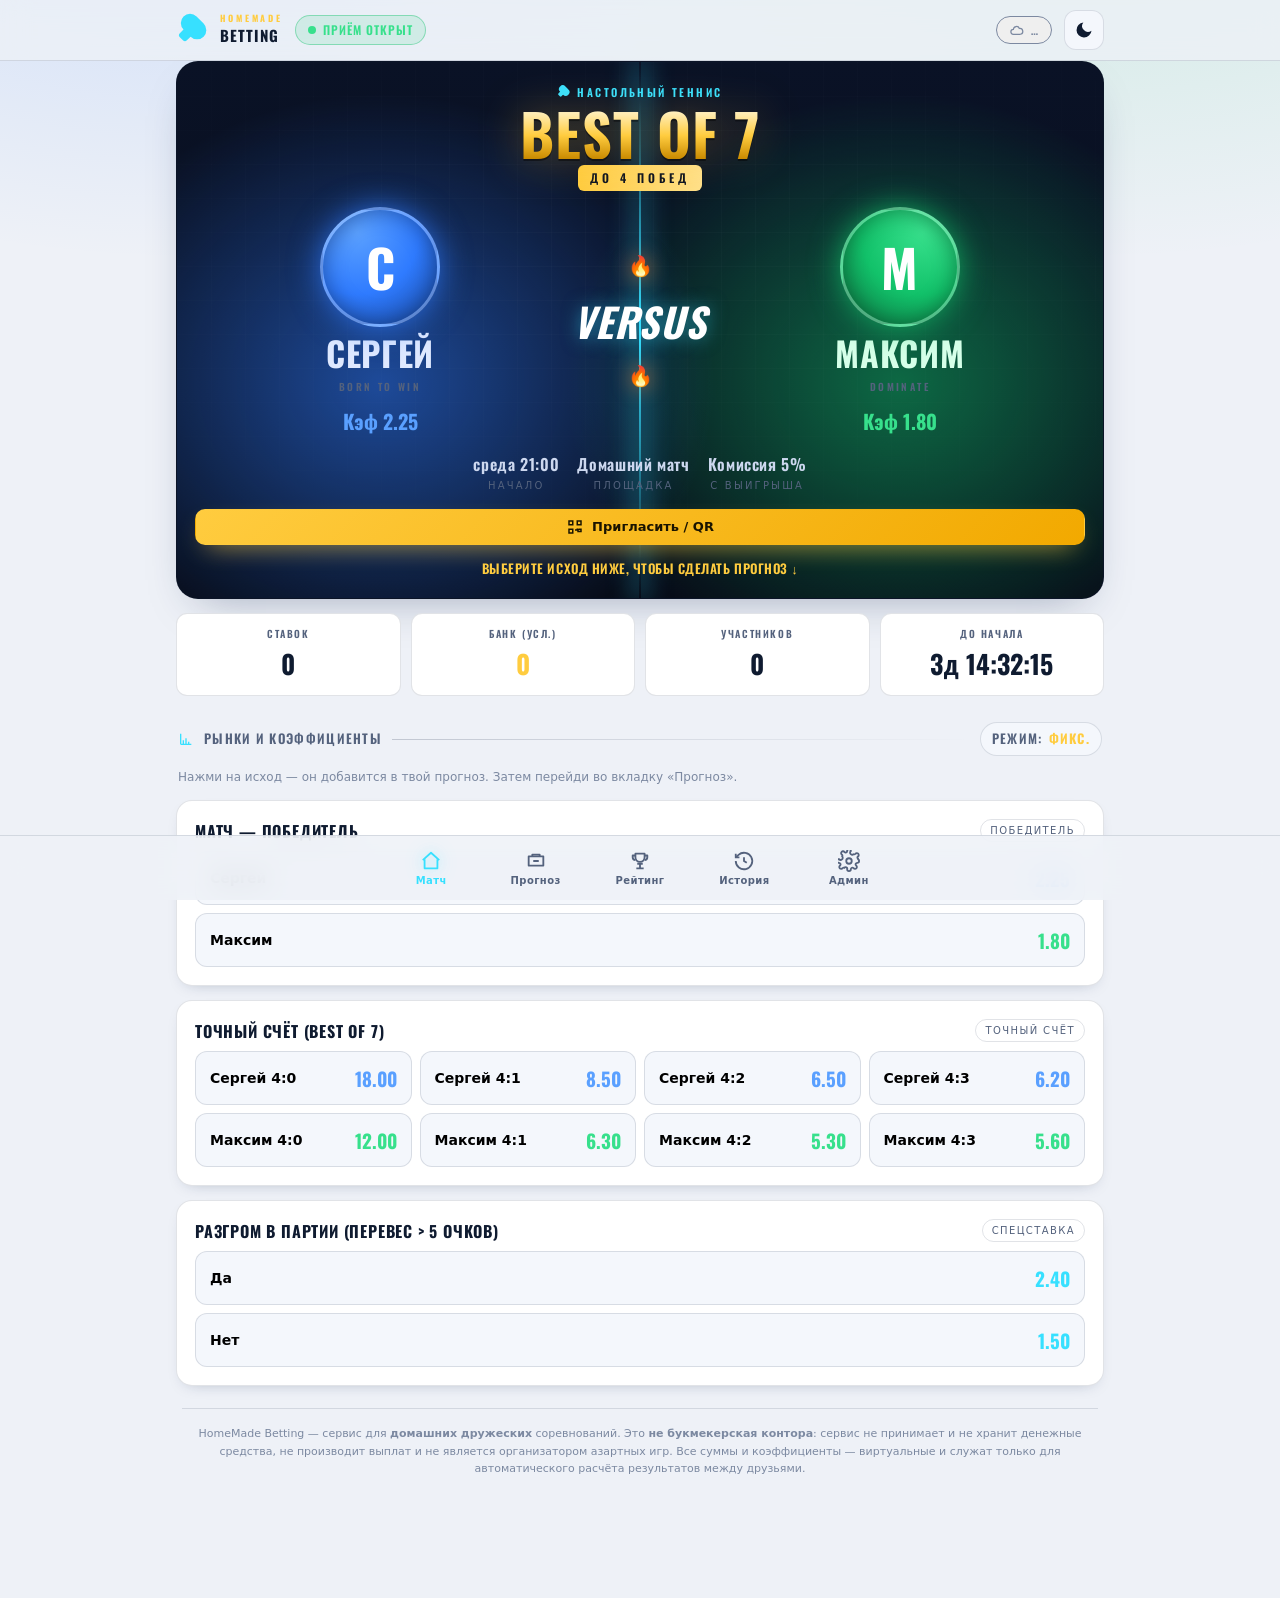
==== commit b5ab3541: "Общая база: синхронизация прогнозов между устройствами + UX-правки - облачная комната (jsonblob): вс" ====
--- a/index.html
+++ b/index.html
@@ -171,6 +171,8 @@
 .meta-row .m{display:flex;flex-direction:column;align-items:center;gap:2px}
 .meta-row .m b{font-family:'Oswald';font-weight:600;font-size:16px;letter-spacing:.04em}
 .meta-row .m span{font-size:10px;letter-spacing:.22em;text-transform:uppercase;color:var(--muted)}
+.poster-cta{margin-top:14px;text-align:center;font-family:'Oswald';font-weight:600;letter-spacing:.04em;text-transform:uppercase;font-size:13px;color:var(--gold);animation:ctabob 1.8s ease-in-out infinite}
+@keyframes ctabob{0%,100%{transform:translateY(0)}50%{transform:translateY(3px)}}
 
 /* ===== stat strip ===== */
 .stat-strip{display:grid;grid-template-columns:repeat(4,1fr);gap:10px;margin-top:14px}
@@ -2862,6 +2864,7 @@
     '</div>' +
     '<span class="pill ' + cls + '"><span class="dot"></span>' + esc(label) + '</span>' +
     '<span class="spacer"></span>' +
+    syncBadgeHTML() +
     '<button class="icon-btn" data-act="theme" aria-label="Сменить тему">' + icon(themeIsDark() ? 'sun' : 'moon') + '</button>';
 
   const tabs = [
@@ -2925,8 +2928,10 @@
     '</div>' +
     '<div class="row" style="justify-content:center;margin-top:16px">' +
       '<button class="btn gold sm" data-act="open-invite">' + icon('qr') + ' Пригласить / QR</button>' +
-      (S.match.status === 'open' ? '<button class="btn primary sm" data-act="go" data-view="bet">' + icon('bet') + ' Сделать прогноз</button>' : '') +
     '</div>' +
+    (m.status === 'open'
+      ? '<div class="poster-cta">Выберите исход ниже, чтобы сделать прогноз ↓</div>'
+      : '') +
   '</div></div>';
 }
 
@@ -3198,6 +3203,147 @@
     '<p class="hint" style="margin:6px 0 0">' + esc(text) + '</p></div>';
 }
 
+/* ============ HOMEMADE BETTING — cloud sync (общая база, jsonblob) ============ */
+/* Все устройства работают с одной «комнатой» = общий JSON в интернете.
+   Чтение — опросом каждые несколько секунд; запись — read-modify-write с If-Match,
+   чтобы одновременные ставки не затирали друг друга. Настройка не требуется. */
+const CLOUD = {
+  BASE: 'https://jsonblob.com/api/jsonBlob',
+  DEFAULT_ROOM: '019fd144-e350-712c-926c-b4a568ca454f',
+  ROOM: (localStorage.getItem('hmb_room') || '').trim(),
+  etag: null,
+  status: 'init',        // init | online | sync | offline
+  pendingRender: false,
+  pushing: false,
+  fails: 0
+};
+function cloudFail() { CLOUD.fails++; if (CLOUD.fails >= 3) setSyncStatus('offline'); }
+function cloudOk() { CLOUD.fails = 0; setSyncStatus('online'); }
+async function fetchRoomDoc() {
+  const ctrl = new AbortController();
+  const to = setTimeout(() => ctrl.abort(), 6000);
+  try {
+    const res = await fetch(readURL(), { headers: { 'Accept': 'application/json' }, cache: 'no-store', signal: ctrl.signal });
+    if (!res.ok) throw new Error('http-' + res.status);
+    return await res.json();
+  } finally { clearTimeout(to); }
+}
+function activeRoom() { return CLOUD.ROOM || CLOUD.DEFAULT_ROOM; }
+function cloudOn() { return CLOUD.status !== 'disabled' && !!activeRoom(); }
+function roomURL() { return CLOUD.BASE + '/' + activeRoom(); }
+function readURL() { return roomURL() + '?cb=' + Date.now() + '_' + Math.floor(performance.now()); } // обход кэша при чтении
+
+function setRoom(id) {
+  id = (id || '').trim();
+  CLOUD.ROOM = id; CLOUD.etag = null;
+  if (id) localStorage.setItem('hmb_room', id);
+}
+
+/* ---- статус связи (бейдж в шапке) ---- */
+function setSyncStatus(s) { CLOUD.status = s; updateSyncBadge(); }
+function syncBadgeHTML() {
+  const map = {
+    online: ['var(--win)', 'Онлайн'], sync: ['var(--gold)', 'Синхр.'],
+    offline: ['var(--faint)', 'Локально'], init: ['var(--faint)', '…'], disabled: ['var(--faint)', 'Локально']
+  };
+  const [c, t] = map[CLOUD.status] || map.init;
+  const cloud = '<svg viewBox="0 0 24 24" fill="none" stroke="currentColor" stroke-width="2" style="width:15px;height:15px"><path d="M7 18a4 4 0 0 1 0-8 5 5 0 0 1 9.6-1.3A3.8 3.8 0 0 1 18 18H7z"/></svg>';
+  return '<button id="sync-badge" class="pill" data-act="sync-info" title="Общая база данных" ' +
+    'style="color:' + c + ';border-color:currentColor;cursor:pointer">' +
+    cloud + '<span style="font-size:11px">' + t + '</span></button>';
+}
+function updateSyncBadge() {
+  const el = document.getElementById('sync-badge');
+  if (el) el.outerHTML = syncBadgeHTML();
+}
+
+/* ---- применить облачный документ к локальному состоянию ---- */
+function applyDoc(doc) {
+  if (!doc || !doc.match) return false;
+  // не откатываемся на устаревшую версию (защита от гонок опрос/запись)
+  if (typeof doc.rev === 'number' && typeof S._rev === 'number' && doc.rev < S._rev) return false;
+  S.match = doc.match;
+  S.bets = Array.isArray(doc.bets) ? doc.bets : [];
+  S.history = Array.isArray(doc.history) ? doc.history : [];
+  S._rev = doc.rev || 0;
+  saveState();
+  return true;
+}
+function stateFingerprint(o) {
+  return JSON.stringify({ m: o.match, b: o.bets, h: o.history });
+}
+function safeRender() {
+  const ae = document.activeElement;
+  const typing = ae && /^(INPUT|TEXTAREA|SELECT)$/.test(ae.tagName);
+  const modal = (document.getElementById('modal-root').innerHTML || '').trim() !== '';
+  if (typing || modal) { CLOUD.pendingRender = true; return; }
+  CLOUD.pendingRender = false;
+  render();
+}
+
+/* ---- чтение (опрос) ---- */
+async function cloudPull(force) {
+  if (!cloudOn() || CLOUD.pushing) return;
+  // ETag у jsonblob стабилен → всегда читаем полностью с обходом кэша; короткий ретрай сглаживает эпизодические сбои
+  let doc = null;
+  for (let i = 0; i < 2 && doc === null; i++) {
+    try { doc = await fetchRoomDoc(); }
+    catch (e) { if (i === 0) await new Promise(r => setTimeout(r, 700)); }
+  }
+  if (doc === null) { cloudFail(); return; }
+  const before = stateFingerprint(S);
+  const applied = applyDoc(doc);
+  cloudOk();
+  if (applied && (stateFingerprint(S) !== before || CLOUD.pendingRender)) safeRender();
+}
+
+/* ---- запись (read-modify-write + If-Match, retry при конфликте) ---- */
+async function cloudPush(mutator) {
+  CLOUD.pushing = true;
+  try {
+    for (let attempt = 0; attempt < 5; attempt++) {
+      const res = await fetch(readURL(), { headers: { 'Accept': 'application/json' }, cache: 'no-store' });
+      if (!res.ok) throw new Error('get-' + res.status);
+      const etag = res.headers.get('ETag');
+      const doc = await res.json();
+      mutator(doc);
+      doc.rev = (doc.rev || 0) + 1;
+      const h = { 'Content-Type': 'application/json', 'Accept': 'application/json' };
+      if (etag) h['If-Match'] = etag;
+      const put = await fetch(roomURL(), { method: 'PUT', headers: h, body: JSON.stringify(doc) });
+      if (put.ok) {
+        CLOUD.etag = put.headers.get('ETag') || null;
+        S._rev = doc.rev;            // фиксируем версию до applyDoc, чтобы опрос не откатил
+        applyDoc(doc);
+        return doc;
+      }
+      if (put.status === 412 || put.status === 409) continue; // конфликт — перечитать и повторить
+      throw new Error('put-' + put.status);
+    }
+    throw new Error('conflict');
+  } finally { CLOUD.pushing = false; }
+}
+
+/* ---- единая точка изменения состояния ----
+   mutator(target) применяет изменение к {match,bets,history}.
+   Оффлайн — сразу к локальному S; онлайн — оптимистично локально + запись в облако. */
+function commit(mutator) {
+  if (!cloudOn()) { mutator(S); saveState(); render(); return; }
+  setSyncStatus('sync');
+  mutator(S); saveState(); render();          // мгновенный отклик
+  cloudPush(mutator)
+    .then(() => { cloudOk(); render(); })
+    .catch(() => { setSyncStatus('offline'); toast('Нет связи — сохранено локально'); });
+}
+
+/* ---- запуск синхронизации ---- */
+function startCloudSync() {
+  if (!cloudOn()) { setSyncStatus('disabled'); return; }
+  setSyncStatus('init');
+  cloudPull(true);
+  setInterval(cloudPull, 8000);
+}
+
 /* ============ HOMEMADE BETTING — admin / modals / sharing / init ============ */
 
 /* ============ VIEW: ADMIN ============ */
@@ -3286,8 +3432,29 @@
   delete m.result;
   return { t: 'hmb-match', v: HMB.VER, match: m };
 }
-function inviteURL() { return location.origin + location.pathname + '#i=' + encObj(matchConfig()); }
-function resultsURL() { return location.origin + location.pathname + '#r=' + encObj({ t: 'hmb-res', v: HMB.VER, match: S.match, bets: S.bets }); }
+function inviteURL() {
+  if (cloudOn()) return location.origin + location.pathname + '#room=' + activeRoom();
+  return location.origin + location.pathname + '#i=' + encObj(matchConfig());
+}
+function resultsURL() {
+  if (cloudOn()) return inviteURL();
+  return location.origin + location.pathname + '#r=' + encObj({ t: 'hmb-res', v: HMB.VER, match: S.match, bets: S.bets });
+}
+function modalSync() {
+  const labels = { online: 'Онлайн', sync: 'Синхронизация', offline: 'Нет связи', init: 'Подключение', disabled: 'Локально' };
+  openModal('<h3>Общая база</h3>' +
+    '<p class="hint">' + (cloudOn()
+      ? 'Онлайн-режим включён. Прогнозы всех участников хранятся в общей базе в интернете и синхронизируются между устройствами автоматически — как на обычном сайте.'
+      : 'Онлайн-режим выключен: данные хранятся только на этом устройстве.') + '</p>' +
+    '<div class="row" style="margin-top:12px">' +
+      '<div class="chip">Статус: <b>' + (labels[CLOUD.status] || '—') + '</b></div>' +
+      '<div class="chip">Комната: <b>' + esc(activeRoom().slice(0, 8)) + '…</b></div>' +
+    '</div>' +
+    '<div class="row" style="margin-top:14px">' +
+      '<button class="btn primary" data-act="open-invite">' + icon('qr') + ' Пригласить / QR</button>' +
+      '<button class="btn ghost" data-act="cloud-refresh">Обновить сейчас</button>' +
+    '</div>');
+}
 
 function modalInvite() {
   const url = inviteURL();
@@ -3296,7 +3463,7 @@
     const q = qrcode(0, 'L'); q.addData(url); q.make();
     qr = q.createImgTag(4, 8);
   } catch (e) { qr = '<p class="hint">Ссылка длинновата для QR — используйте кнопку «Копировать ссылку».</p>'; }
-  openModal('<h3>Пригласить участников</h3><p class="hint">Отправьте ссылку друзьям — они откроют матч и сделают прогноз. Работает без сервера.</p>' +
+  openModal('<h3>Пригласить участников</h3><p class="hint">Отправьте ссылку друзьям — они откроют этот же матч и сделают прогноз. Все прогнозы автоматически появятся у всех: общая база синхронизируется между устройствами.</p>' +
     '<div class="qr-box" style="margin:14px 0">' + qr + '</div>' +
     '<div class="code-box" id="invite-url">' + esc(url) + '</div>' +
     '<div class="row" style="margin-top:12px">' +
@@ -3412,11 +3579,14 @@
   });
   if (!picks.length) { toast('Укажите суммы прогнозов'); return; }
   setName(name);
-  const existing = findBet(name);
-  if (existing) { existing.picks = picks; existing.editedAt = Date.now(); }
-  else S.bets.push({ id: uid('bet'), participant: name, picks, createdAt: Date.now() });
+  const key = name.trim().toLowerCase();
   UI.slip = []; UI.editingBetId = null;
-  saveState(); toast('Прогноз сохранён ✓'); go('me');
+  commit(t => {
+    const ex = t.bets.find(b => b.participant.trim().toLowerCase() === key);
+    if (ex) { ex.picks = picks; ex.editedAt = Date.now(); }
+    else t.bets.push({ id: uid('bet'), participant: name, picks, createdAt: Date.now() });
+  });
+  toast('Прогноз сохранён ✓'); go('me');
 }
 function loadMyBet() {
   const name = (getVal('#bet-name') || getVal('#me-name') || UI.name || '').trim();
@@ -3431,34 +3601,38 @@
   const outcomes = {};
   S.match.markets.forEach(mk => { const v = getVal('#res_' + mk.id); if (v) outcomes[mk.id] = v; });
   const scoreText = getVal('#res_score') || '';
-  S.match.result = { outcomes, scoreText };
-  S.match.status = 'finished';
-  saveState(); closeModal(); toast('Матч рассчитан ✓'); go('leaders');
-}
-function newMatch() {
+  closeModal();
+  commit(t => { t.match.result = { outcomes, scoreText }; t.match.status = 'finished'; });
+  toast('Матч рассчитан ✓'); go('leaders');
+}
+async function newMatch() {
   if (!confirm('Текущий матч будет перенесён в историю, начнётся новый. Продолжить?')) return;
-  if (S.match.status === 'finished' || S.bets.length) archiveCurrent();
-  const fresh = seedState();
-  fresh.match.playerA = { ...S.match.playerA };
-  fresh.match.playerB = { ...S.match.playerB };
-  fresh.match.oddsMode = S.match.oddsMode;
-  fresh.match.commissionPct = S.match.commissionPct;
-  fresh.match.markets = JSON.parse(JSON.stringify(S.match.markets)); // те же рынки
-  fresh.match.result = null; fresh.match.status = 'open';
-  S.match = fresh.match; S.bets = [];
-  saveState(); toast('Новый матч создан'); go('match');
-}
-function archiveCurrent() {
+  if (cloudOn()) await cloudPull(true);            // свежие данные перед архивацией
+  const snap = (S.match.status === 'finished' || S.bets.length) ? buildHistorySnapshot() : null;
+  const players = { a: { ...S.match.playerA }, b: { ...S.match.playerB } };
+  const mode = S.match.oddsMode, comm = S.match.commissionPct;
+  const markets = JSON.parse(JSON.stringify(S.match.markets));
+  commit(t => {
+    if (snap) t.history.push(snap);
+    const f = seedState().match;
+    f.playerA = players.a; f.playerB = players.b;
+    f.oddsMode = mode; f.commissionPct = comm;
+    f.markets = markets; f.result = null; f.status = 'open';
+    t.match = f; t.bets = [];
+  });
+  toast('Новый матч создан'); go('match');
+}
+function buildHistorySnapshot() {
   const winMk = S.match.markets.find(x => x.kind === 'winner');
   const winSel = winMk && S.match.result && S.match.result.outcomes ? winMk.selections.find(s => s.id === S.match.result.outcomes[winMk.id]) : null;
   const lb = leaderboard().map(r => ({ name: r.name, profit: Math.round(r.profit), won: r.won, settled: r.settled }));
-  S.history.push({
+  return {
     title: S.match.title, playerA: S.match.playerA.name, playerB: S.match.playerB.name,
     dateStr: new Date(S.match.dateISO).toLocaleDateString('ru-RU'),
     winner: winSel ? winSel.label : '—',
     scoreText: S.match.result ? S.match.result.scoreText : '',
     bank: totalBank(), participants: participants().length, leaderboard: lb
-  });
+  };
 }
 
 /* ============ delegated events ============ */
@@ -3477,7 +3651,7 @@
     case 'submit-bet': submitBet(); break;
     case 'load-my-bet': loadMyBet(); break;
     case 'my-ticket': { const b = findBet(UI.name); if (b) modalTicket(b); break; }
-    case 'del-my-bet': { const b = findBet(UI.name); if (b && confirm('Удалить ваш прогноз?')) { S.bets = S.bets.filter(x => x !== b); saveState(); render(); } break; }
+    case 'del-my-bet': { const key = (UI.name || '').trim().toLowerCase(); if (findBet(UI.name) && confirm('Удалить ваш прогноз?')) commit(t => { t.bets = t.bets.filter(b => b.participant.trim().toLowerCase() !== key); }); break; }
     case 'open-invite': modalInvite(); break;
     case 'open-import': modalImport(); break;
     case 'import-save': doImport(); break;
@@ -3485,20 +3659,22 @@
     case 'modal-backdrop': if (e.target === t) closeModal(); break;
     case 'copy': { const el = $('#' + d.copy); copyText(el ? (el.value || el.textContent) : ''); break; }
     case 'native-share': if (navigator.share) navigator.share({ title: 'HomeMade Betting', url: inviteURL() }).catch(() => {}); break;
+    case 'sync-info': modalSync(); break;
+    case 'cloud-refresh': cloudPull(true); toast('Обновлено'); closeModal(); break;
     case 'admin-unlock': if (getVal('#admin-pin') === S.settings.adminPin) { UI.adminUnlocked = true; sessionStorage.setItem('hmb_admin', '1'); render(); } else toast('Неверный PIN'); break;
-    case 'set-status': S.match.status = d.status; saveState(); render(); toast(d.status === 'open' ? 'Приём открыт' : 'Приём закрыт'); break;
-    case 'set-mode': S.match.oddsMode = d.mode; saveState(); render(); break;
+    case 'set-status': { const st = d.status; commit(t => { t.match.status = st; }); toast(st === 'open' ? 'Приём открыт' : 'Приём закрыт'); break; }
+    case 'set-mode': { const md = d.mode; commit(t => { t.match.oddsMode = md; }); break; }
     case 'edit-match': modalMatchEditor(); break;
     case 'save-match': saveMatch(); break;
     case 'open-result': modalResult(); break;
     case 'save-result': saveResult(); break;
-    case 'reopen': S.match.status = 'open'; S.match.result = null; saveState(); closeModal(); render(); break;
+    case 'reopen': closeModal(); commit(t => { t.match.status = 'open'; t.match.result = null; }); break;
     case 'add-market': modalAddMarket(); break;
     case 'add-market-save': addMarket(); break;
-    case 'del-market': if (confirm('Удалить рынок?')) { S.match.markets = S.match.markets.filter(m => m.id !== d.market); saveState(); render(); } break;
+    case 'del-market': { const mid = d.market; if (confirm('Удалить рынок?')) commit(t => { t.match.markets = t.match.markets.filter(m => m.id !== mid); }); break; }
     case 'add-sel': addSel(d.market); break;
     case 'del-sel': delSel(d.market, d.sel); break;
-    case 'del-bet': if (confirm('Удалить прогноз участника?')) { S.bets = S.bets.filter(b => b.id !== d.id); saveState(); render(); } break;
+    case 'del-bet': { const id = d.id; if (confirm('Удалить прогноз участника?')) commit(t => { t.bets = t.bets.filter(b => b.id !== id); }); break; }
     case 'export-json': exportJSON(); break;
     case 'export-csv': exportCSV(); break;
     case 'results-link': showLink('Ссылка на результаты', resultsURL()); break;
@@ -3516,46 +3692,66 @@
 }
 function onChange(e) {
   const t = e.target.closest('[data-act]'); if (!t) return;
-  if (t.dataset.act === 'me-name') { setName(t.value.trim()); render(); }
-  else if (t.dataset.act === 'slip-stake') render();
+  const a = t.dataset.act, mid = t.dataset.market, sid = t.dataset.sel;
+  if (a === 'me-name') { setName(t.value.trim()); render(); }
+  else if (a === 'slip-stake') render();
+  else if (a === 'sel-odd') { const val = Math.max(1.01, Number(t.value) || 1.01); commit(x => { const m = x.match.markets.find(y => y.id === mid); const s = m && m.selections.find(y => y.id === sid); if (s) s.odd = val; }); }
+  else if (a === 'sel-label') { const val = t.value; commit(x => { const m = x.match.markets.find(y => y.id === mid); const s = m && m.selections.find(y => y.id === sid); if (s) s.label = val; }); }
 }
 function findSel(mid, sid) { const m = S.match.markets.find(x => x.id === mid); return m && m.selections.find(x => x.id === sid); }
-function addSel(mid) { const m = S.match.markets.find(x => x.id === mid); if (m) { m.selections.push({ id: uid('sel'), label: 'Новый исход', odd: 2.00 }); saveState(); render(); } }
-function delSel(mid, sid) { const m = S.match.markets.find(x => x.id === mid); if (m) { m.selections = m.selections.filter(s => s.id !== sid); saveState(); render(); } }
+function addSel(mid) {
+  const sel = { id: uid('sel'), label: 'Новый исход', odd: 2.00 };
+  commit(t => { const m = t.match.markets.find(x => x.id === mid); if (m) m.selections.push(sel); });
+}
+function delSel(mid, sid) {
+  commit(t => { const m = t.match.markets.find(x => x.id === mid); if (m) m.selections = m.selections.filter(s => s.id !== sid); });
+}
 function addMarket() {
   const name = getVal('#nm_name').trim(); if (!name) { toast('Введите название'); return; }
   const kind = getVal('#nm_kind') || 'custom';
-  S.match.markets.push({ id: uid('mk'), name, kind, selections: [] });
-  saveState(); closeModal(); render();
+  const mk = { id: uid('mk'), name, kind, selections: [] };
+  closeModal();
+  commit(t => { t.match.markets.push(mk); });
 }
 function saveMatch() {
-  const m = S.match;
-  m.playerA.name = getVal('#e_pa') || m.playerA.name;
-  m.playerB.name = getVal('#e_pb') || m.playerB.name;
-  m.playerA.sub = getVal('#e_sa'); m.playerB.sub = getVal('#e_sb');
-  m.sport = getVal('#e_sport') || m.sport;
-  m.format = getVal('#e_fmt') || m.format;
-  m.winsTarget = Number(getVal('#e_wins')) || m.winsTarget;
-  m.venueText = getVal('#e_venue');
-  m.commissionPct = clamp(Number(getVal('#e_comm')) || 0, 0, 50);
-  const dv = getVal('#e_date'); if (dv) m.dateISO = new Date(dv).toISOString();
-  saveState(); closeModal(); render(); toast('Матч обновлён');
+  const cur = S.match;
+  const v = {
+    pa: getVal('#e_pa') || cur.playerA.name, pb: getVal('#e_pb') || cur.playerB.name,
+    sa: getVal('#e_sa'), sb: getVal('#e_sb'),
+    sport: getVal('#e_sport') || cur.sport, fmt: getVal('#e_fmt') || cur.format,
+    wins: Number(getVal('#e_wins')) || cur.winsTarget, venue: getVal('#e_venue'),
+    comm: clamp(Number(getVal('#e_comm')) || 0, 0, 50), date: getVal('#e_date')
+  };
+  closeModal();
+  commit(t => {
+    t.match.playerA.name = v.pa; t.match.playerB.name = v.pb;
+    t.match.playerA.sub = v.sa; t.match.playerB.sub = v.sb;
+    t.match.sport = v.sport; t.match.format = v.fmt; t.match.winsTarget = v.wins;
+    t.match.venueText = v.venue; t.match.commissionPct = v.comm;
+    if (v.date) t.match.dateISO = new Date(v.date).toISOString();
+  });
+  toast('Матч обновлён');
 }
 function doImport() {
   const txt = getVal('#import-area') || '';
-  let n = 0;
+  const incoming = [];
   txt.split(/\r?\n/).forEach(line => {
     line = line.trim(); if (!line) return;
     const code = line.startsWith('HMB1:') ? line.slice(5) : line;
     const obj = decObj(code);
-    if (obj && obj.participant && Array.isArray(obj.picks)) {
-      const ex = findBet(obj.participant);
+    if (obj && obj.participant && Array.isArray(obj.picks)) incoming.push(obj);
+  });
+  closeModal();
+  if (!incoming.length) { toast('Коды не распознаны'); return; }
+  commit(t => {
+    incoming.forEach(obj => {
+      const key = obj.participant.trim().toLowerCase();
+      const ex = t.bets.find(b => b.participant.trim().toLowerCase() === key);
       if (ex) ex.picks = obj.picks;
-      else S.bets.push({ id: uid('bet'), participant: obj.participant, picks: obj.picks, createdAt: Date.now() });
-      n++;
-    }
+      else t.bets.push({ id: uid('bet'), participant: obj.participant, picks: obj.picks, createdAt: Date.now() });
+    });
   });
-  saveState(); closeModal(); render(); toast(n ? ('Импортировано: ' + n) : 'Коды не распознаны');
+  toast('Импортировано: ' + incoming.length);
 }
 function showLink(title, url) {
   openModal('<h3>' + esc(title) + '</h3><div class="code-box" id="share-link" style="margin:12px 0">' + esc(url) + '</div>' +
@@ -3596,6 +3792,7 @@
 function handleHash() {
   const hash = location.hash || '';
   const clean = () => history.replaceState(null, '', location.pathname + location.search);
+  if (hash.startsWith('#room=')) { setRoom(decodeURIComponent(hash.slice(6))); clean(); return; }
   if (hash.startsWith('#i=')) {
     const obj = decObj(hash.slice(3));
     if (obj && obj.match) {
@@ -3673,6 +3870,7 @@
   document.addEventListener('change', onChange);
   startCountdown();
   render();
+  startCloudSync();
 }
 if (document.readyState === 'loading') document.addEventListener('DOMContentLoaded', init);
 else init();
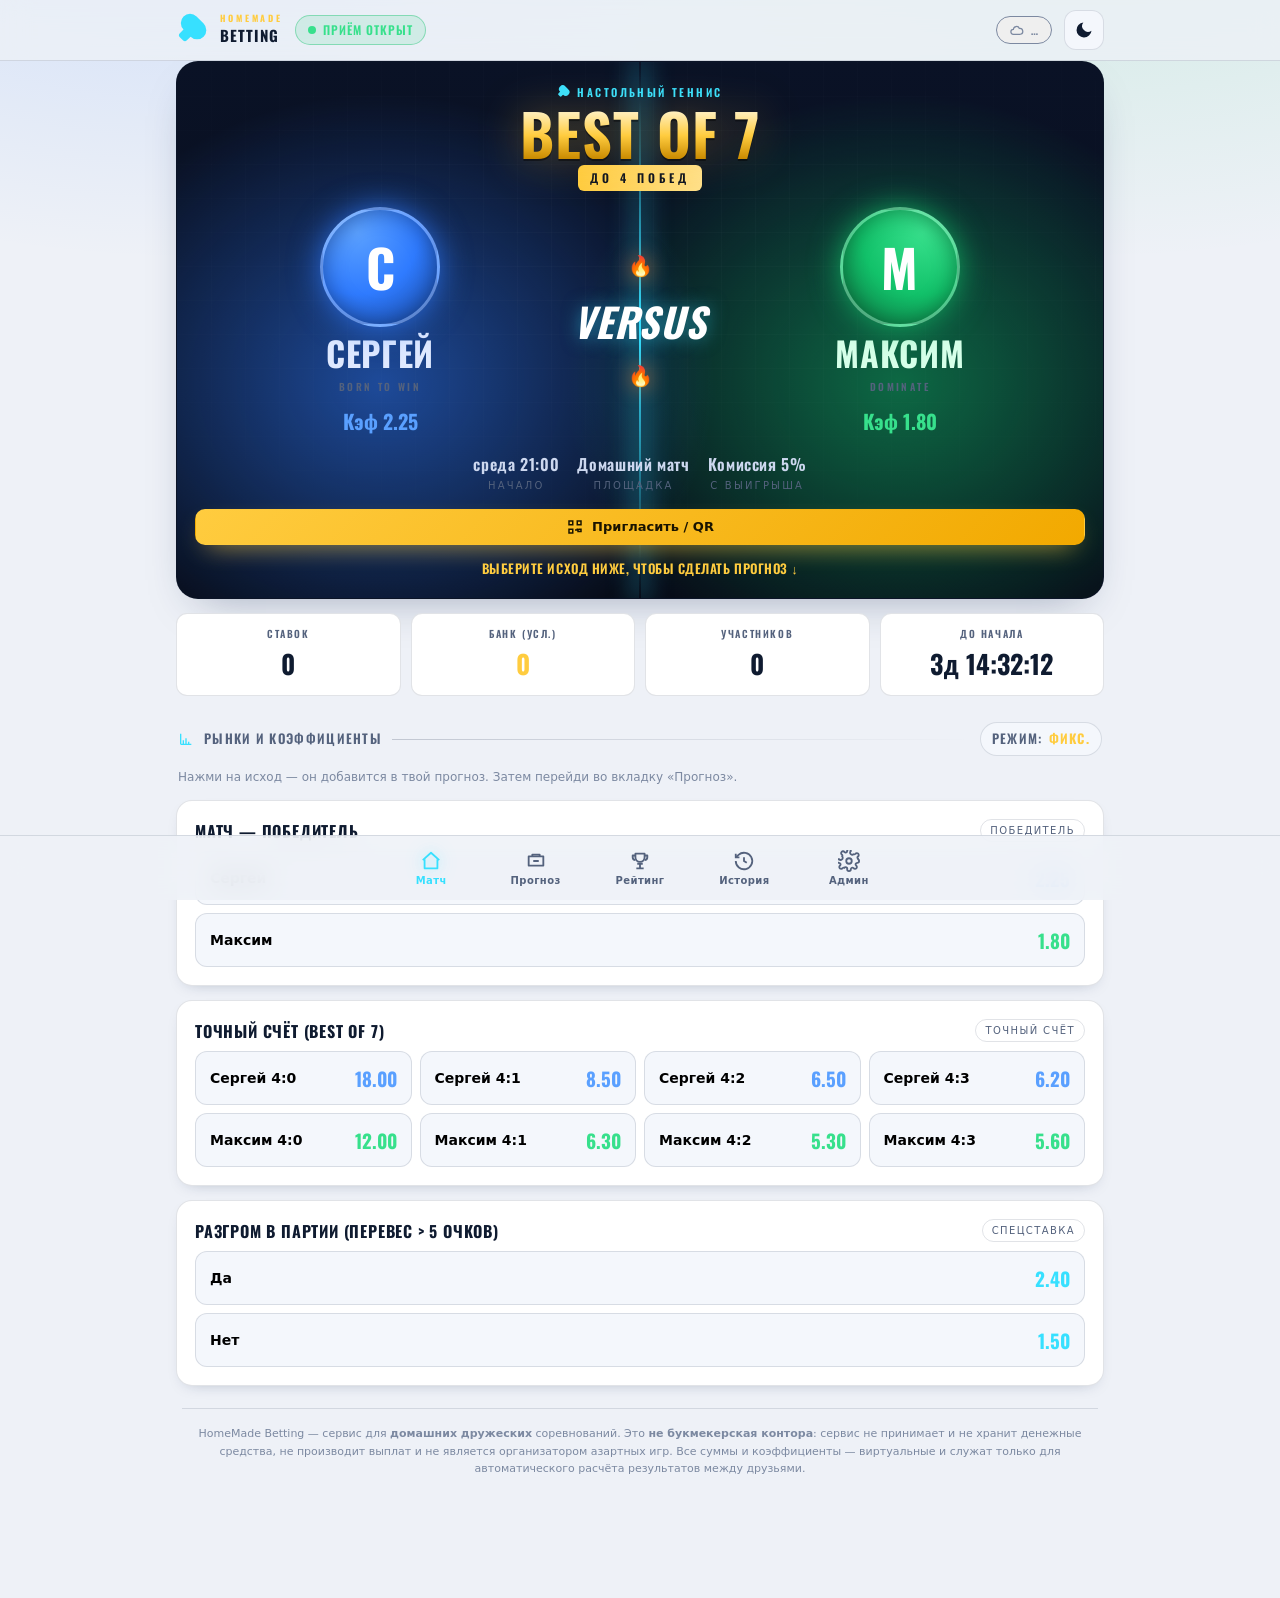
==== commit 62755bf3: "Надёжная запись в облако: ретраи, таймаут 15с, очередь на дослать - при сбое сети ставка не теряется" ====
--- a/index.html
+++ b/index.html
@@ -3205,8 +3205,8 @@
 
 /* ============ HOMEMADE BETTING — cloud sync (общая база, jsonblob) ============ */
 /* Все устройства работают с одной «комнатой» = общий JSON в интернете.
-   Чтение — опросом каждые несколько секунд; запись — read-modify-write с If-Match,
-   чтобы одновременные ставки не затирали друг друга. Настройка не требуется. */
+   Чтение — опросом; запись — read-modify-write с ретраями и очередью на дослать,
+   чтобы одиночные сбои сети не теряли ставки и не пугали пользователя. */
 const CLOUD = {
   BASE: 'https://jsonblob.com/api/jsonBlob',
   DEFAULT_ROOM: '019fd144-e350-712c-926c-b4a568ca454f',
@@ -3215,23 +3215,14 @@
   status: 'init',        // init | online | sync | offline
   pendingRender: false,
   pushing: false,
-  fails: 0
+  fails: 0,
+  queue: []              // ожидающие отправки изменения (mutator-функции)
 };
-function cloudFail() { CLOUD.fails++; if (CLOUD.fails >= 3) setSyncStatus('offline'); }
-function cloudOk() { CLOUD.fails = 0; setSyncStatus('online'); }
-async function fetchRoomDoc() {
-  const ctrl = new AbortController();
-  const to = setTimeout(() => ctrl.abort(), 6000);
-  try {
-    const res = await fetch(readURL(), { headers: { 'Accept': 'application/json' }, cache: 'no-store', signal: ctrl.signal });
-    if (!res.ok) throw new Error('http-' + res.status);
-    return await res.json();
-  } finally { clearTimeout(to); }
-}
+const sleep = (ms) => new Promise(r => setTimeout(r, ms));
 function activeRoom() { return CLOUD.ROOM || CLOUD.DEFAULT_ROOM; }
 function cloudOn() { return CLOUD.status !== 'disabled' && !!activeRoom(); }
 function roomURL() { return CLOUD.BASE + '/' + activeRoom(); }
-function readURL() { return roomURL() + '?cb=' + Date.now() + '_' + Math.floor(performance.now()); } // обход кэша при чтении
+function readURL() { return roomURL() + '?cb=' + Date.now() + '_' + Math.floor(performance.now()); } // обход кэша
 
 function setRoom(id) {
   id = (id || '').trim();
@@ -3239,8 +3230,10 @@
   if (id) localStorage.setItem('hmb_room', id);
 }
 
-/* ---- статус связи (бейдж в шапке) ---- */
+/* ---- индикатор связи ---- */
 function setSyncStatus(s) { CLOUD.status = s; updateSyncBadge(); }
+function cloudFail() { CLOUD.fails++; if (CLOUD.fails >= 3 && !CLOUD.queue.length) setSyncStatus('offline'); }
+function cloudOk() { CLOUD.fails = 0; setSyncStatus(CLOUD.queue.length ? 'sync' : 'online'); }
 function syncBadgeHTML() {
   const map = {
     online: ['var(--win)', 'Онлайн'], sync: ['var(--gold)', 'Синхр.'],
@@ -3260,8 +3253,7 @@
 /* ---- применить облачный документ к локальному состоянию ---- */
 function applyDoc(doc) {
   if (!doc || !doc.match) return false;
-  // не откатываемся на устаревшую версию (защита от гонок опрос/запись)
-  if (typeof doc.rev === 'number' && typeof S._rev === 'number' && doc.rev < S._rev) return false;
+  if (typeof doc.rev === 'number' && typeof S._rev === 'number' && doc.rev < S._rev) return false; // не откат
   S.match = doc.match;
   S.bets = Array.isArray(doc.bets) ? doc.bets : [];
   S.history = Array.isArray(doc.history) ? doc.history : [];
@@ -3269,9 +3261,7 @@
   saveState();
   return true;
 }
-function stateFingerprint(o) {
-  return JSON.stringify({ m: o.match, b: o.bets, h: o.history });
-}
+function stateFingerprint(o) { return JSON.stringify({ m: o.match, b: o.bets, h: o.history }); }
 function safeRender() {
   const ae = document.activeElement;
   const typing = ae && /^(INPUT|TEXTAREA|SELECT)$/.test(ae.tagName);
@@ -3281,14 +3271,24 @@
   render();
 }
 
-/* ---- чтение (опрос) ---- */
-async function cloudPull(force) {
+/* ---- fetch с таймаутом (даём серверу больше времени) ---- */
+async function fetchTO(url, opts, ms) {
+  const ctrl = new AbortController();
+  const to = setTimeout(() => ctrl.abort(), ms || 15000);
+  try { return await fetch(url, Object.assign({ signal: ctrl.signal }, opts)); }
+  finally { clearTimeout(to); }
+}
+
+/* ---- чтение (опрос) с коротким ретраем ---- */
+async function cloudPull() {
   if (!cloudOn() || CLOUD.pushing) return;
-  // ETag у jsonblob стабилен → всегда читаем полностью с обходом кэша; короткий ретрай сглаживает эпизодические сбои
   let doc = null;
   for (let i = 0; i < 2 && doc === null; i++) {
-    try { doc = await fetchRoomDoc(); }
-    catch (e) { if (i === 0) await new Promise(r => setTimeout(r, 700)); }
+    try {
+      const res = await fetchTO(readURL(), { headers: { 'Accept': 'application/json' }, cache: 'no-store' }, 12000);
+      if (res.ok) doc = await res.json();
+    } catch (e) {}
+    if (doc === null && i === 0) await sleep(700);
   }
   if (doc === null) { cloudFail(); return; }
   const before = stateFingerprint(S);
@@ -3297,51 +3297,62 @@
   if (applied && (stateFingerprint(S) !== before || CLOUD.pendingRender)) safeRender();
 }
 
-/* ---- запись (read-modify-write + If-Match, retry при конфликте) ---- */
+/* ---- запись: read-modify-write, ретраи на любую ошибку/конфликт с backoff ---- */
 async function cloudPush(mutator) {
   CLOUD.pushing = true;
   try {
+    let lastErr;
     for (let attempt = 0; attempt < 5; attempt++) {
-      const res = await fetch(readURL(), { headers: { 'Accept': 'application/json' }, cache: 'no-store' });
-      if (!res.ok) throw new Error('get-' + res.status);
-      const etag = res.headers.get('ETag');
-      const doc = await res.json();
-      mutator(doc);
-      doc.rev = (doc.rev || 0) + 1;
-      const h = { 'Content-Type': 'application/json', 'Accept': 'application/json' };
-      if (etag) h['If-Match'] = etag;
-      const put = await fetch(roomURL(), { method: 'PUT', headers: h, body: JSON.stringify(doc) });
-      if (put.ok) {
-        CLOUD.etag = put.headers.get('ETag') || null;
-        S._rev = doc.rev;            // фиксируем версию до applyDoc, чтобы опрос не откатил
-        applyDoc(doc);
-        return doc;
-      }
-      if (put.status === 412 || put.status === 409) continue; // конфликт — перечитать и повторить
-      throw new Error('put-' + put.status);
+      try {
+        const res = await fetchTO(readURL(), { headers: { 'Accept': 'application/json' }, cache: 'no-store' }, 15000);
+        if (!res.ok) throw new Error('get-' + res.status);
+        const etag = res.headers.get('ETag');
+        const doc = await res.json();
+        mutator(doc);
+        doc.rev = (doc.rev || 0) + 1;
+        const h = { 'Content-Type': 'application/json', 'Accept': 'application/json' };
+        if (etag) h['If-Match'] = etag;
+        const put = await fetchTO(roomURL(), { method: 'PUT', headers: h, body: JSON.stringify(doc) }, 15000);
+        if (put.ok) { CLOUD.etag = put.headers.get('ETag') || null; S._rev = doc.rev; applyDoc(doc); return doc; }
+        lastErr = new Error('put-' + put.status);
+        // 412/409 — конфликт: просто перечитать и повторить; прочее — тоже повторить
+      } catch (e) { lastErr = e; }
+      await sleep(600 * (attempt + 1)); // 0.6s, 1.2s, 1.8s, 2.4s
     }
-    throw new Error('conflict');
+    throw lastErr || new Error('push-failed');
   } finally { CLOUD.pushing = false; }
 }
 
-/* ---- единая точка изменения состояния ----
-   mutator(target) применяет изменение к {match,bets,history}.
-   Оффлайн — сразу к локальному S; онлайн — оптимистично локально + запись в облако. */
+/* ---- очередь на дослать: изменения не теряются при сбоях сети ---- */
+async function flushQueue() {
+  if (!cloudOn() || CLOUD.pushing || !CLOUD.queue.length) return;
+  const batch = CLOUD.queue.slice();
+  try {
+    await cloudPush(doc => batch.forEach(m => m(doc)));
+    CLOUD.queue = CLOUD.queue.slice(batch.length);   // убрать отправленные
+    CLOUD.queue.forEach(m => m(S)); saveState();      // сохранить оставшиеся оптимистично
+    cloudOk(); render();
+  } catch (e) {
+    setSyncStatus('sync');                            // не пугаем — повторим в фоне
+  }
+}
+
+/* ---- единая точка изменения состояния ---- */
 function commit(mutator) {
   if (!cloudOn()) { mutator(S); saveState(); render(); return; }
+  mutator(S); saveState(); render();                  // мгновенный отклик
+  CLOUD.queue.push(mutator);
   setSyncStatus('sync');
-  mutator(S); saveState(); render();          // мгновенный отклик
-  cloudPush(mutator)
-    .then(() => { cloudOk(); render(); })
-    .catch(() => { setSyncStatus('offline'); toast('Нет связи — сохранено локально'); });
+  flushQueue();
 }
 
 /* ---- запуск синхронизации ---- */
 function startCloudSync() {
   if (!cloudOn()) { setSyncStatus('disabled'); return; }
   setSyncStatus('init');
-  cloudPull(true);
+  cloudPull();
   setInterval(cloudPull, 8000);
+  setInterval(flushQueue, 3500);                      // регулярно дожимаем очередь
 }
 
 /* ============ HOMEMADE BETTING — admin / modals / sharing / init ============ */
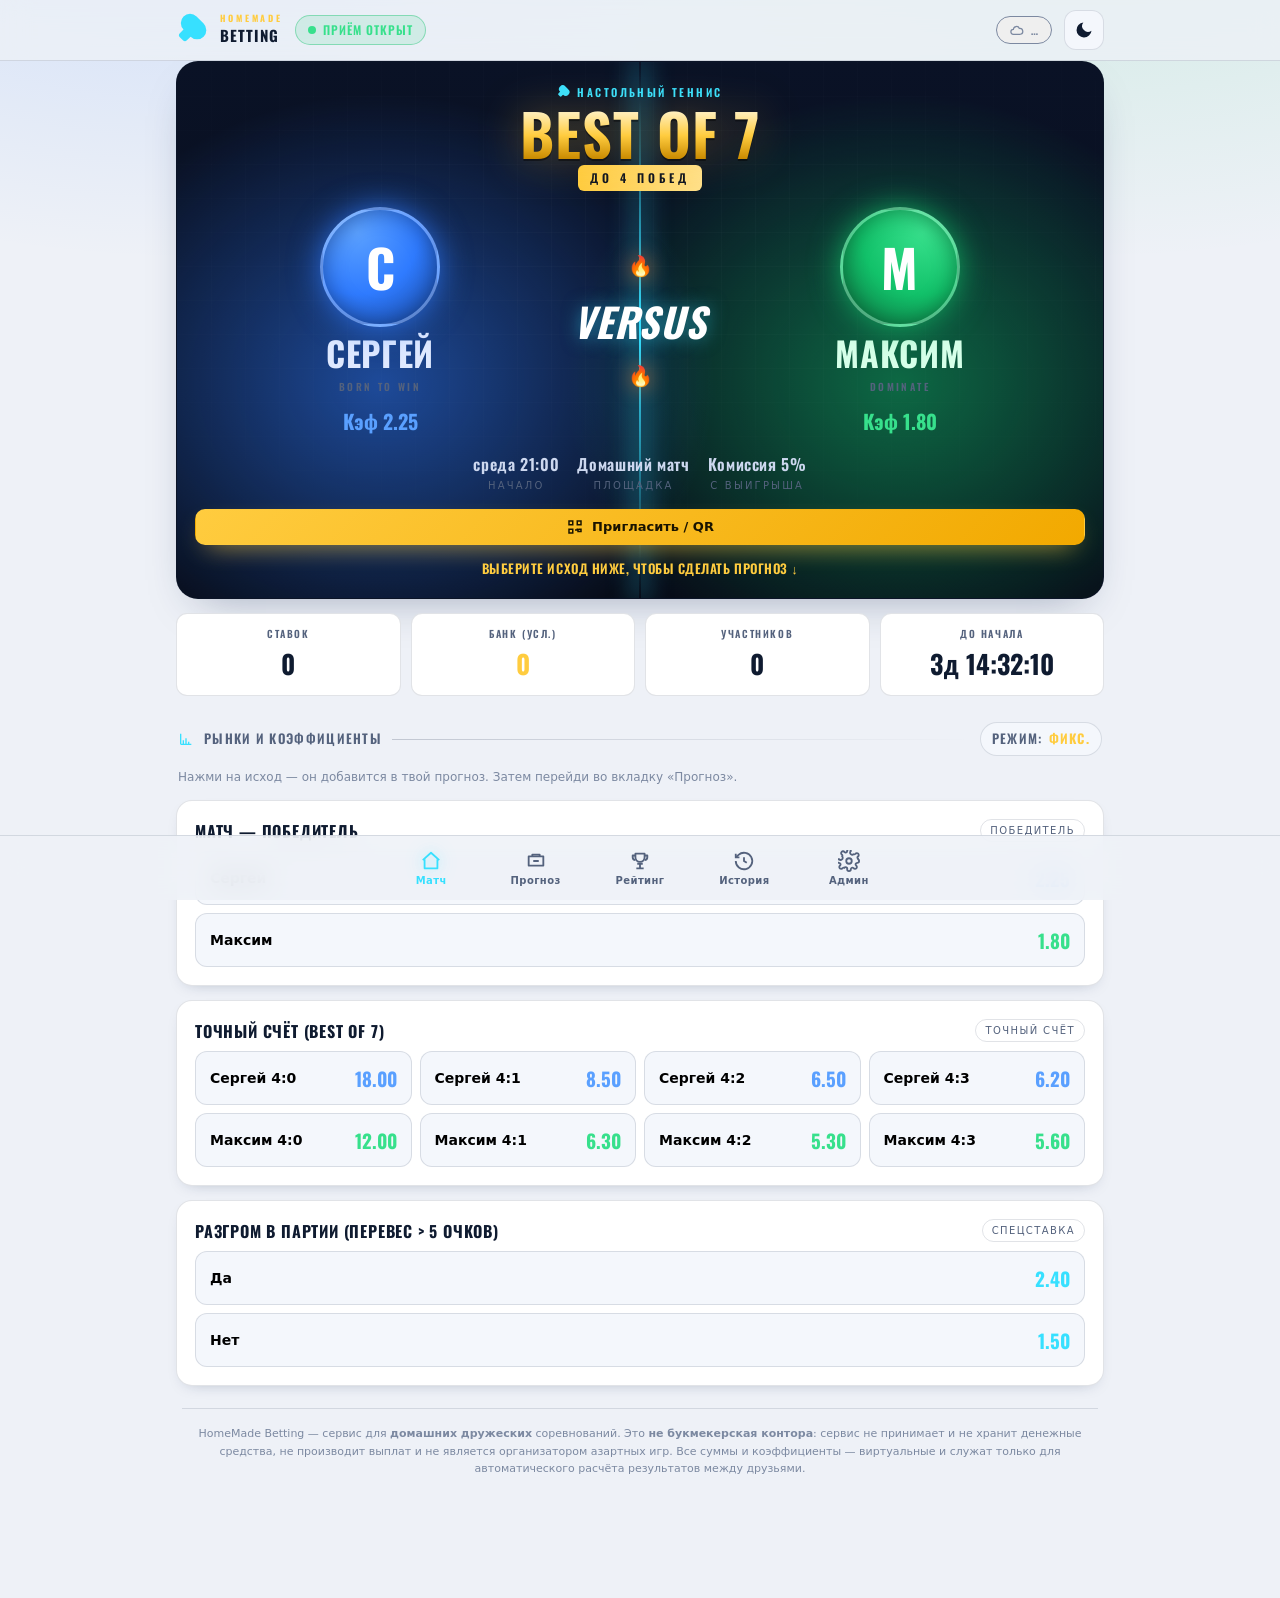
==== commit 568dd86a: "Устойчивость к лимиту jsonblob (429): реже опрос, backoff, пауза фоновой вкладки - корень «нет связи" ====
--- a/index.html
+++ b/index.html
@@ -3279,18 +3279,23 @@
   finally { clearTimeout(to); }
 }
 
-/* ---- чтение (опрос) с коротким ретраем ---- */
+/* ---- чтение (опрос) с коротким ретраем; 429 (лимит) — не считаем обрывом ---- */
 async function cloudPull() {
-  if (!cloudOn() || CLOUD.pushing) return;
-  let doc = null;
+  if (!cloudOn() || CLOUD.pushing || document.hidden) return;   // фоновую вкладку не опрашиваем
+  let doc = null, rate = false;
   for (let i = 0; i < 2 && doc === null; i++) {
     try {
       const res = await fetchTO(readURL(), { headers: { 'Accept': 'application/json' }, cache: 'no-store' }, 12000);
+      if (res.status === 429) { rate = true; break; }           // превышен лимит — просто пропустим тик
       if (res.ok) doc = await res.json();
     } catch (e) {}
-    if (doc === null && i === 0) await sleep(700);
+    if (doc === null && !rate && i === 0) await sleep(700);
   }
-  if (doc === null) { cloudFail(); return; }
+  if (doc === null) {
+    if (rate && CLOUD.status === 'init') setSyncStatus('online'); // связь есть, только лимит
+    else if (!rate) cloudFail();
+    return;
+  }
   const before = stateFingerprint(S);
   const applied = applyDoc(doc);
   cloudOk();
@@ -3301,10 +3306,12 @@
 async function cloudPush(mutator) {
   CLOUD.pushing = true;
   try {
-    let lastErr;
-    for (let attempt = 0; attempt < 5; attempt++) {
+    let lastErr, rate = false;
+    for (let attempt = 0; attempt < 6; attempt++) {
+      rate = false;
       try {
         const res = await fetchTO(readURL(), { headers: { 'Accept': 'application/json' }, cache: 'no-store' }, 15000);
+        if (res.status === 429) { rate = true; throw new Error('rate'); }
         if (!res.ok) throw new Error('get-' + res.status);
         const etag = res.headers.get('ETag');
         const doc = await res.json();
@@ -3314,10 +3321,11 @@
         if (etag) h['If-Match'] = etag;
         const put = await fetchTO(roomURL(), { method: 'PUT', headers: h, body: JSON.stringify(doc) }, 15000);
         if (put.ok) { CLOUD.etag = put.headers.get('ETag') || null; S._rev = doc.rev; applyDoc(doc); return doc; }
+        if (put.status === 429) rate = true;
         lastErr = new Error('put-' + put.status);
-        // 412/409 — конфликт: просто перечитать и повторить; прочее — тоже повторить
-      } catch (e) { lastErr = e; }
-      await sleep(600 * (attempt + 1)); // 0.6s, 1.2s, 1.8s, 2.4s
+      } catch (e) { lastErr = e; if (e.message === 'rate') rate = true; }
+      // при лимите (429) ждём заметно дольше, иначе обычный backoff
+      await sleep((rate ? 2000 : 600) * (attempt + 1));
     }
     throw lastErr || new Error('push-failed');
   } finally { CLOUD.pushing = false; }
@@ -3351,8 +3359,10 @@
   if (!cloudOn()) { setSyncStatus('disabled'); return; }
   setSyncStatus('init');
   cloudPull();
-  setInterval(cloudPull, 8000);
-  setInterval(flushQueue, 3500);                      // регулярно дожимаем очередь
+  setInterval(cloudPull, 12000);                      // реже опрос → меньше шанс упереться в лимит по IP
+  setInterval(flushQueue, 4000);                      // очередь дожимаем чаще (запросы шлёт только когда есть что дослать)
+  document.addEventListener('visibilitychange', () => { if (!document.hidden) { cloudPull(); flushQueue(); } });
+  window.addEventListener('online', () => { cloudPull(); flushQueue(); });
 }
 
 /* ============ HOMEMADE BETTING — admin / modals / sharing / init ============ */
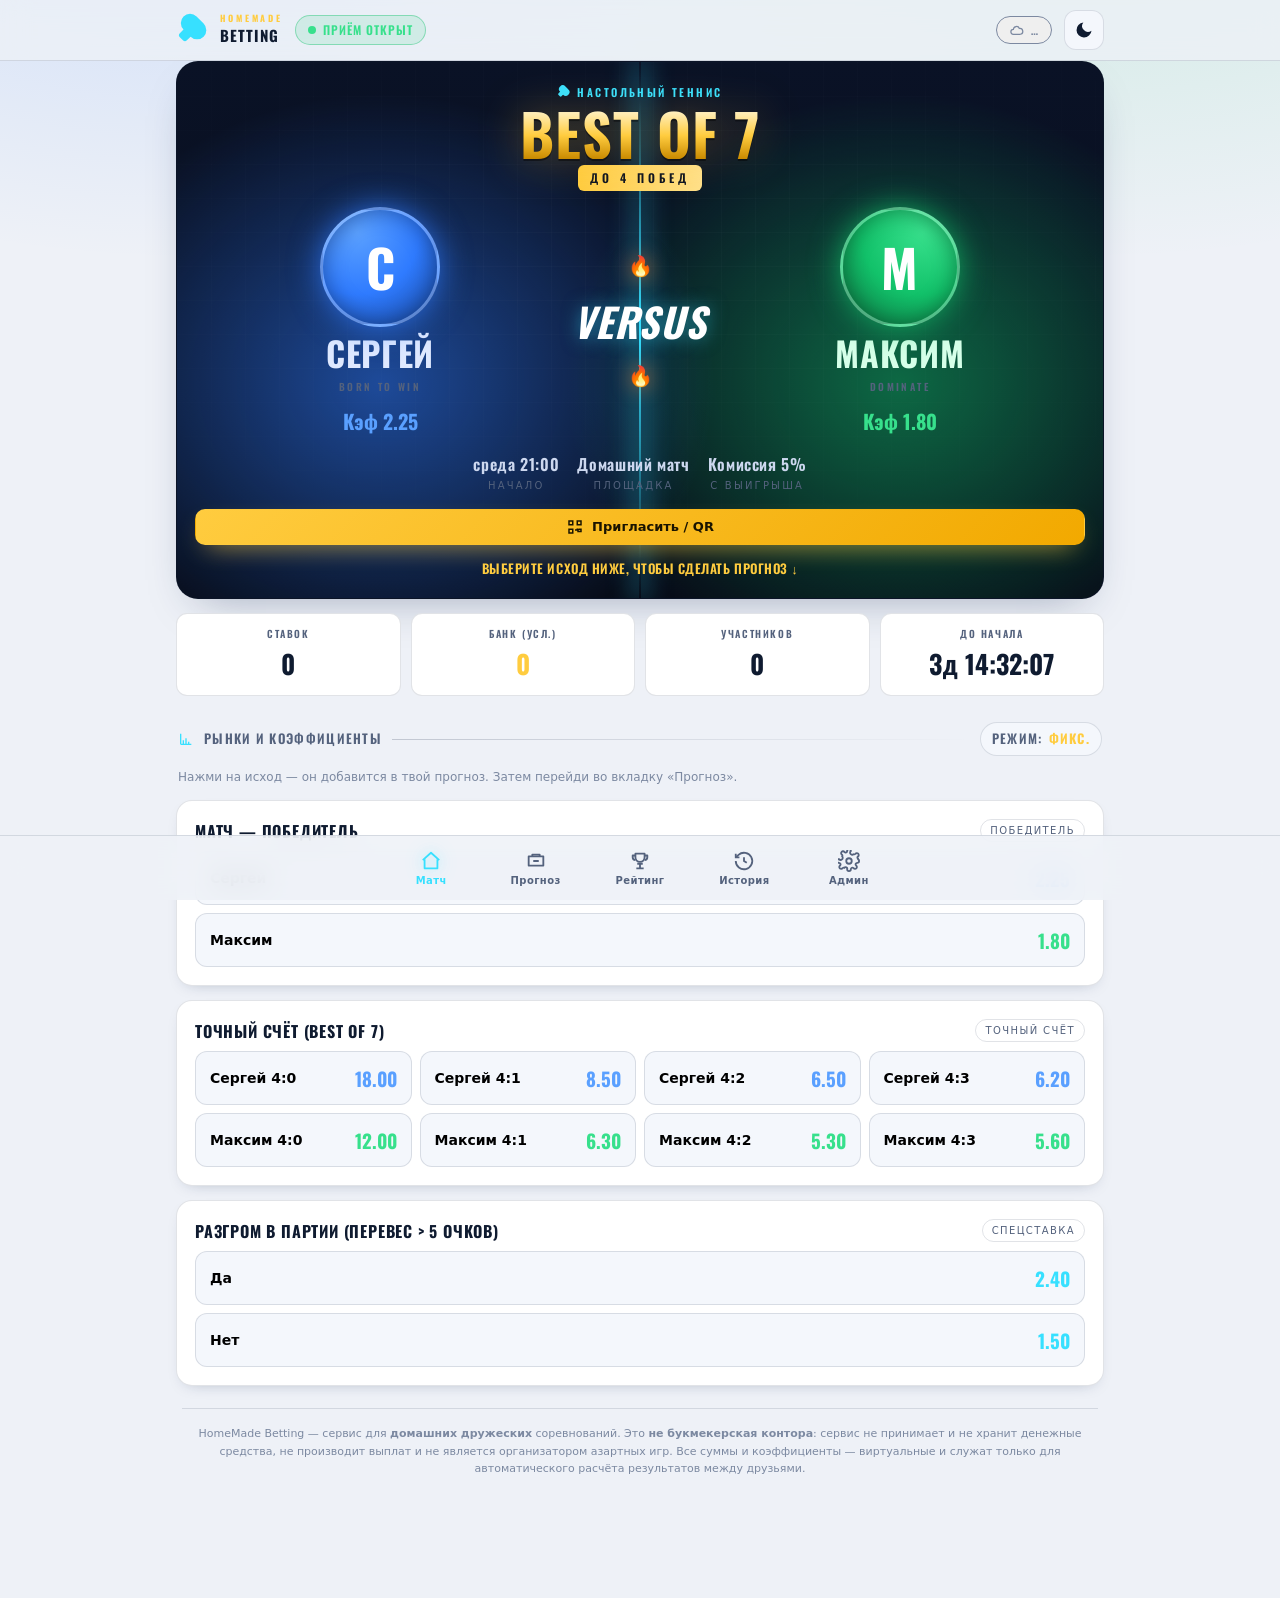
==== commit b78e97ba: "Динамические кэфы: потолок 2x от стартового и абсолютный максимум 10 - убирает разлёт кэфов на непоп" ====
--- a/index.html
+++ b/index.html
@@ -2699,7 +2699,10 @@
 
 /* ============ ODDS ENGINE ============ */
 /* Возвращает актуальный кэф выбора в зависимости от режима матча. */
-const DYN_ANCHOR = 200; // «инерция» стартовых кэфов (в виртуальных единицах)
+const DYN_ANCHOR = 200;   // «инерция» стартовых кэфов (в виртуальных единицах)
+const DYN_MAXMULT = 2;    // потолок: динамический кэф не выше 2× от стартового (без разлётов)
+const DYN_MAXABS = 10;    // и абсолютный потолок динамического кэфа
+const DYN_MIN = 1.05;     // пол динамического кэфа
 
 function marketStakes(marketId) {
   const map = {};
@@ -2724,7 +2727,9 @@
   const out = {};
   market.selections.forEach(sel => {
     const p = eff[sel.id] / total;
-    out[sel.id] = Math.max(1.01, Math.round(((1 - comm) / p) * 100) / 100);
+    let o = (1 - comm) / p;
+    o = Math.min(o, sel.odd * DYN_MAXMULT, DYN_MAXABS);   // потолок: 2× от стартового и не выше 10
+    out[sel.id] = Math.max(DYN_MIN, Math.round(o * 100) / 100);
   });
   return out;
 }
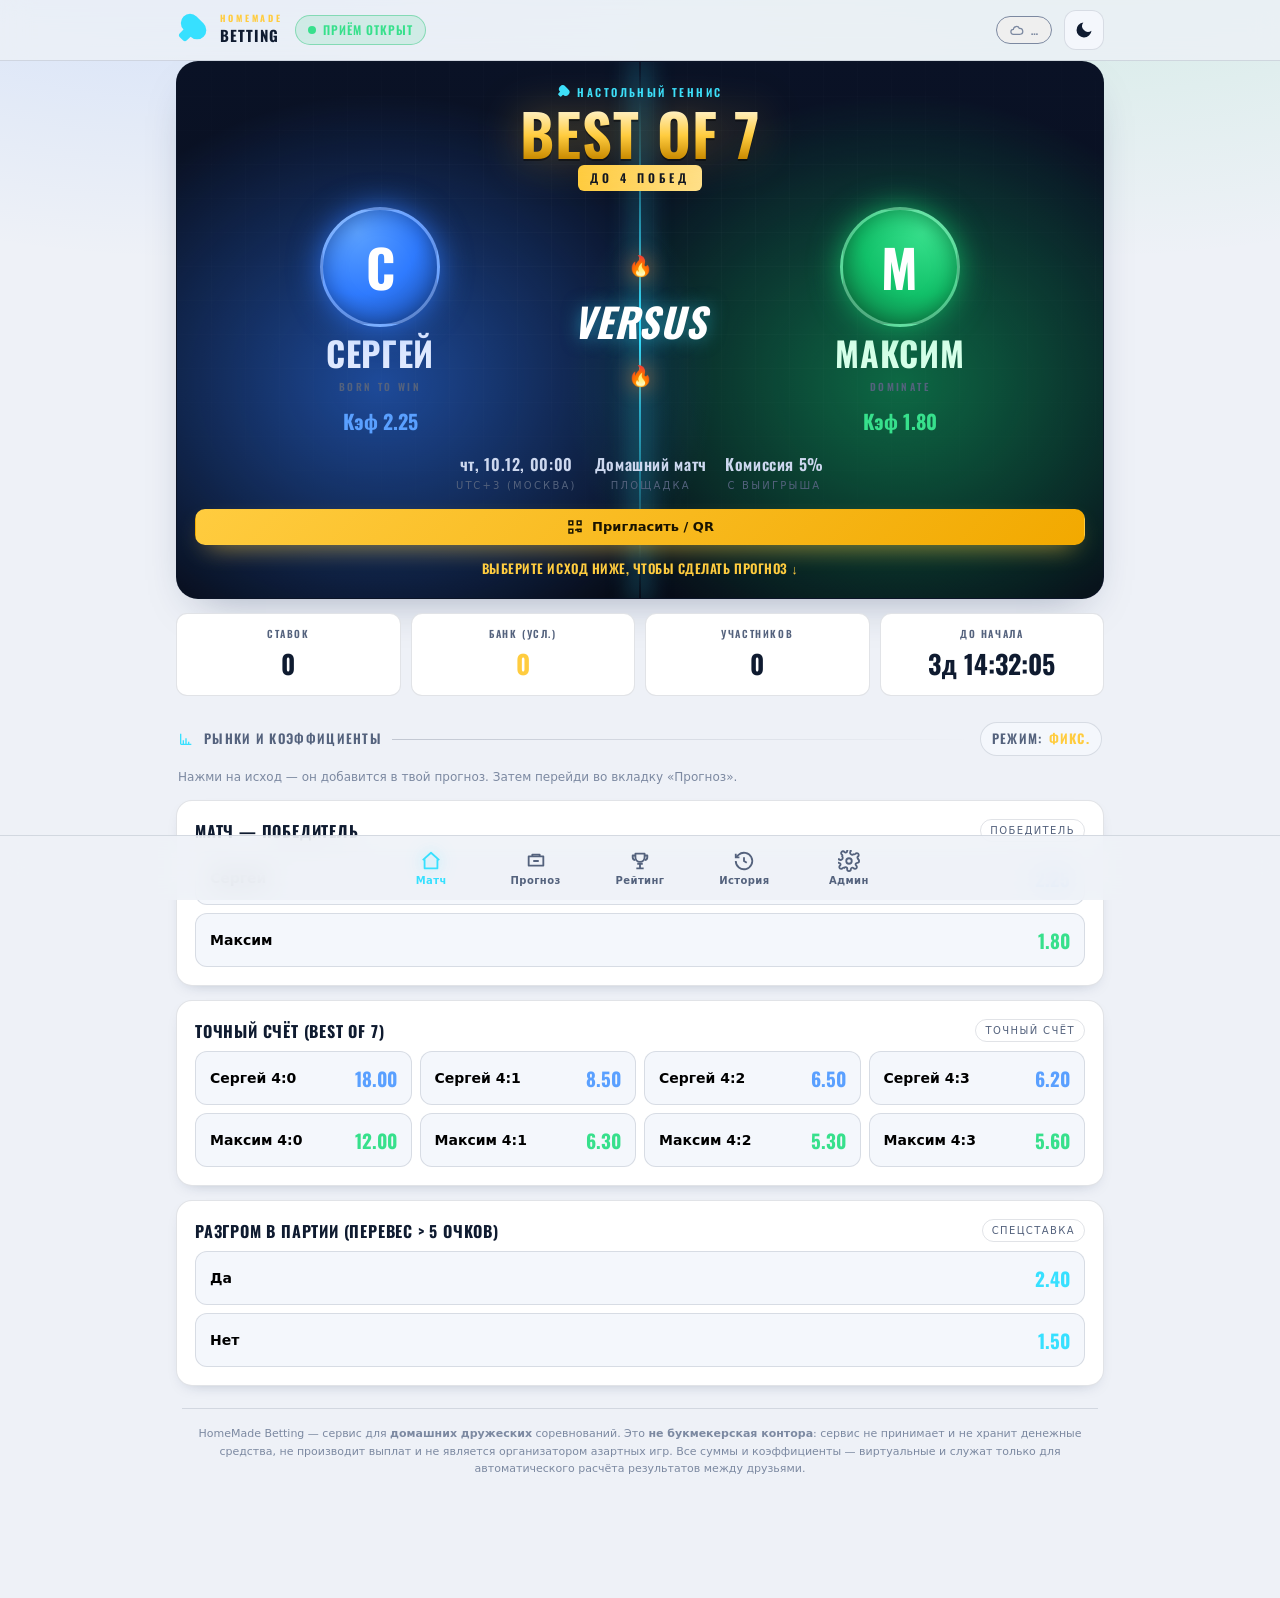
==== commit 738c773c: "Админка: дата/время матча с выбором часового пояса; отсчёт до этого момента - новый выбор часового п" ====
--- a/index.html
+++ b/index.html
@@ -2635,6 +2635,34 @@
 function encObj(o) { return b64urlEncode(JSON.stringify(o)); }
 function decObj(s) { try { return JSON.parse(b64urlDecode(s)); } catch (e) { return null; } }
 
+/* ---- часовые пояса ---- */
+const TZ_LIST = [
+  { off: 120, label: 'UTC+2 (Калининград)' },
+  { off: 180, label: 'UTC+3 (Москва)' },
+  { off: 240, label: 'UTC+4 (Самара)' },
+  { off: 300, label: 'UTC+5 (Екатеринбург)' },
+  { off: 360, label: 'UTC+6 (Омск)' },
+  { off: 420, label: 'UTC+7 (Красноярск)' },
+  { off: 480, label: 'UTC+8 (Иркутск)' },
+  { off: 540, label: 'UTC+9 (Якутск)' },
+  { off: 600, label: 'UTC+10 (Владивосток)' },
+  { off: 660, label: 'UTC+11 (Магадан)' },
+  { off: 720, label: 'UTC+12 (Камчатка)' },
+  { off: 0, label: 'UTC+0' },
+  { off: 60, label: 'UTC+1 (Европа)' }
+];
+const DEFAULT_TZ_OFF = 180, DEFAULT_TZ_LABEL = 'UTC+3 (Москва)';
+function matchTzOff(m) { m = m || S.match; return typeof m.tzOffset === 'number' ? m.tzOffset : DEFAULT_TZ_OFF; }
+function matchTzLabel(m) { m = m || S.match; return m.tzLabel || DEFAULT_TZ_LABEL; }
+/* «настенное» время в поясе соревнования (UTC-компоненты сдвинутой даты = локальное время зоны) */
+function matchWall(m) { m = m || S.match; return new Date(new Date(m.dateISO).getTime() + matchTzOff(m) * 60000); }
+function fmtMatchDate(m) {
+  const w = matchWall(m);
+  const days = ['вс', 'пн', 'вт', 'ср', 'чт', 'пт', 'сб'];
+  const p = (n) => String(n).padStart(2, '0');
+  return days[w.getUTCDay()] + ', ' + p(w.getUTCDate()) + '.' + p(w.getUTCMonth() + 1) + ', ' + p(w.getUTCHours()) + ':' + p(w.getUTCMinutes());
+}
+
 /* ---- default match (из постера) ---- */
 function nextWednesday21() {
   const d = new Date();
@@ -2655,6 +2683,7 @@
     playerA: A, playerB: B,
     format: 'BEST OF 7', winsTarget: 4,
     dateISO: nextWednesday21(),
+    tzOffset: DEFAULT_TZ_OFF, tzLabel: DEFAULT_TZ_LABEL,
     venueText: 'Домашний матч',
     commissionPct: 5,
     oddsMode: 'fixed',                   // 'fixed' | 'dynamic'
@@ -2898,8 +2927,7 @@
 }
 
 function poster(m) {
-  const dt = new Date(m.dateISO);
-  const dateStr = dt.toLocaleDateString('ru-RU', { weekday: 'long', hour: '2-digit', minute: '2-digit' });
+  const dateStr = fmtMatchDate(m);
   const winMk = m.markets.find(x => x.kind === 'winner');
   const oddA = winMk ? fmtOdd(oddOf(winMk, winMk.selections[0])) : '';
   const oddB = winMk ? fmtOdd(oddOf(winMk, winMk.selections[1])) : '';
@@ -2927,7 +2955,7 @@
       '</div>' +
     '</div>' +
     '<div class="meta-row">' +
-      '<div class="m"><b>' + esc(dateStr) + '</b><span>Начало</span></div>' +
+      '<div class="m"><b>' + esc(dateStr) + '</b><span>' + esc(matchTzLabel(m)) + '</span></div>' +
       '<div class="m"><b>' + esc(m.venueText || '—') + '</b><span>Площадка</span></div>' +
       '<div class="m"><b>Комиссия ' + m.commissionPct + '%</b><span>с выигрыша</span></div>' +
     '</div>' +
@@ -3528,14 +3556,20 @@
 function modalMatchEditor() {
   const m = S.match;
   const f = (id, cap, val, type) => '<label class="field"><span class="cap">' + cap + '</span><input id="' + id + '" ' + (type ? 'type="' + type + '"' : '') + ' value="' + esc(val) + '"></label>';
-  const dtLocal = new Date(m.dateISO); dtLocal.setMinutes(dtLocal.getMinutes() - dtLocal.getTimezoneOffset());
+  const off = matchTzOff(m);
+  const dateVal = matchWall(m).toISOString().slice(0, 16);   // «настенное» время в поясе соревнования
+  const tzOpts = TZ_LIST.map(z => '<option value="' + z.off + '"' + (z.off === off ? ' selected' : '') + '>' + esc(z.label) + '</option>').join('');
   openModal('<h3>Параметры матча</h3>' +
     '<div class="grid-2">' + f('e_pa', 'Игрок A', m.playerA.name) + f('e_pb', 'Игрок B', m.playerB.name) + '</div>' +
     '<div class="grid-2">' + f('e_sa', 'Подпись A', m.playerA.sub || '') + f('e_sb', 'Подпись B', m.playerB.sub || '') + '</div>' +
     f('e_sport', 'Вид спорта', m.sport) +
     '<div class="grid-2">' + f('e_fmt', 'Формат', m.format) + f('e_wins', 'До скольких побед', m.winsTarget, 'number') + '</div>' +
     '<div class="grid-2">' + f('e_venue', 'Площадка', m.venueText || '') + f('e_comm', 'Комиссия, %', m.commissionPct, 'number') + '</div>' +
-    '<label class="field"><span class="cap">Дата и время начала</span><input id="e_date" type="datetime-local" value="' + dtLocal.toISOString().slice(0, 16) + '"></label>' +
+    '<div class="grid-2">' +
+      '<label class="field"><span class="cap">Дата и время начала</span><input id="e_date" type="datetime-local" value="' + dateVal + '"></label>' +
+      '<label class="field"><span class="cap">Часовой пояс соревнования</span><select id="e_tz">' + tzOpts + '</select></label>' +
+    '</div>' +
+    '<p class="hint">Время указывается в выбранном поясе. Обратный отсчёт на главной идёт именно до этого момента.</p>' +
     '<button class="btn primary block" data-act="save-match">Сохранить</button>');
 }
 
@@ -3748,13 +3782,24 @@
     wins: Number(getVal('#e_wins')) || cur.winsTarget, venue: getVal('#e_venue'),
     comm: clamp(Number(getVal('#e_comm')) || 0, 0, 50), date: getVal('#e_date')
   };
+  // часовой пояс + пересчёт абсолютного момента из «настенного» времени зоны
+  let off = Number(getVal('#e_tz'));
+  if (!TZ_LIST.some(z => z.off === off)) off = matchTzOff(cur);
+  const tzLabel = (TZ_LIST.find(z => z.off === off) || {}).label || DEFAULT_TZ_LABEL;
+  let iso = cur.dateISO;
+  if (v.date) {
+    const parts = v.date.split('T');
+    const [Y, Mo, D] = parts[0].split('-').map(Number);
+    const [H, Mi] = (parts[1] || '00:00').split(':').map(Number);
+    iso = new Date(Date.UTC(Y, Mo - 1, D, H, Mi) - off * 60000).toISOString();
+  }
   closeModal();
   commit(t => {
     t.match.playerA.name = v.pa; t.match.playerB.name = v.pb;
     t.match.playerA.sub = v.sa; t.match.playerB.sub = v.sb;
     t.match.sport = v.sport; t.match.format = v.fmt; t.match.winsTarget = v.wins;
     t.match.venueText = v.venue; t.match.commissionPct = v.comm;
-    if (v.date) t.match.dateISO = new Date(v.date).toISOString();
+    t.match.dateISO = iso; t.match.tzOffset = off; t.match.tzLabel = tzLabel;
   });
   toast('Матч обновлён');
 }
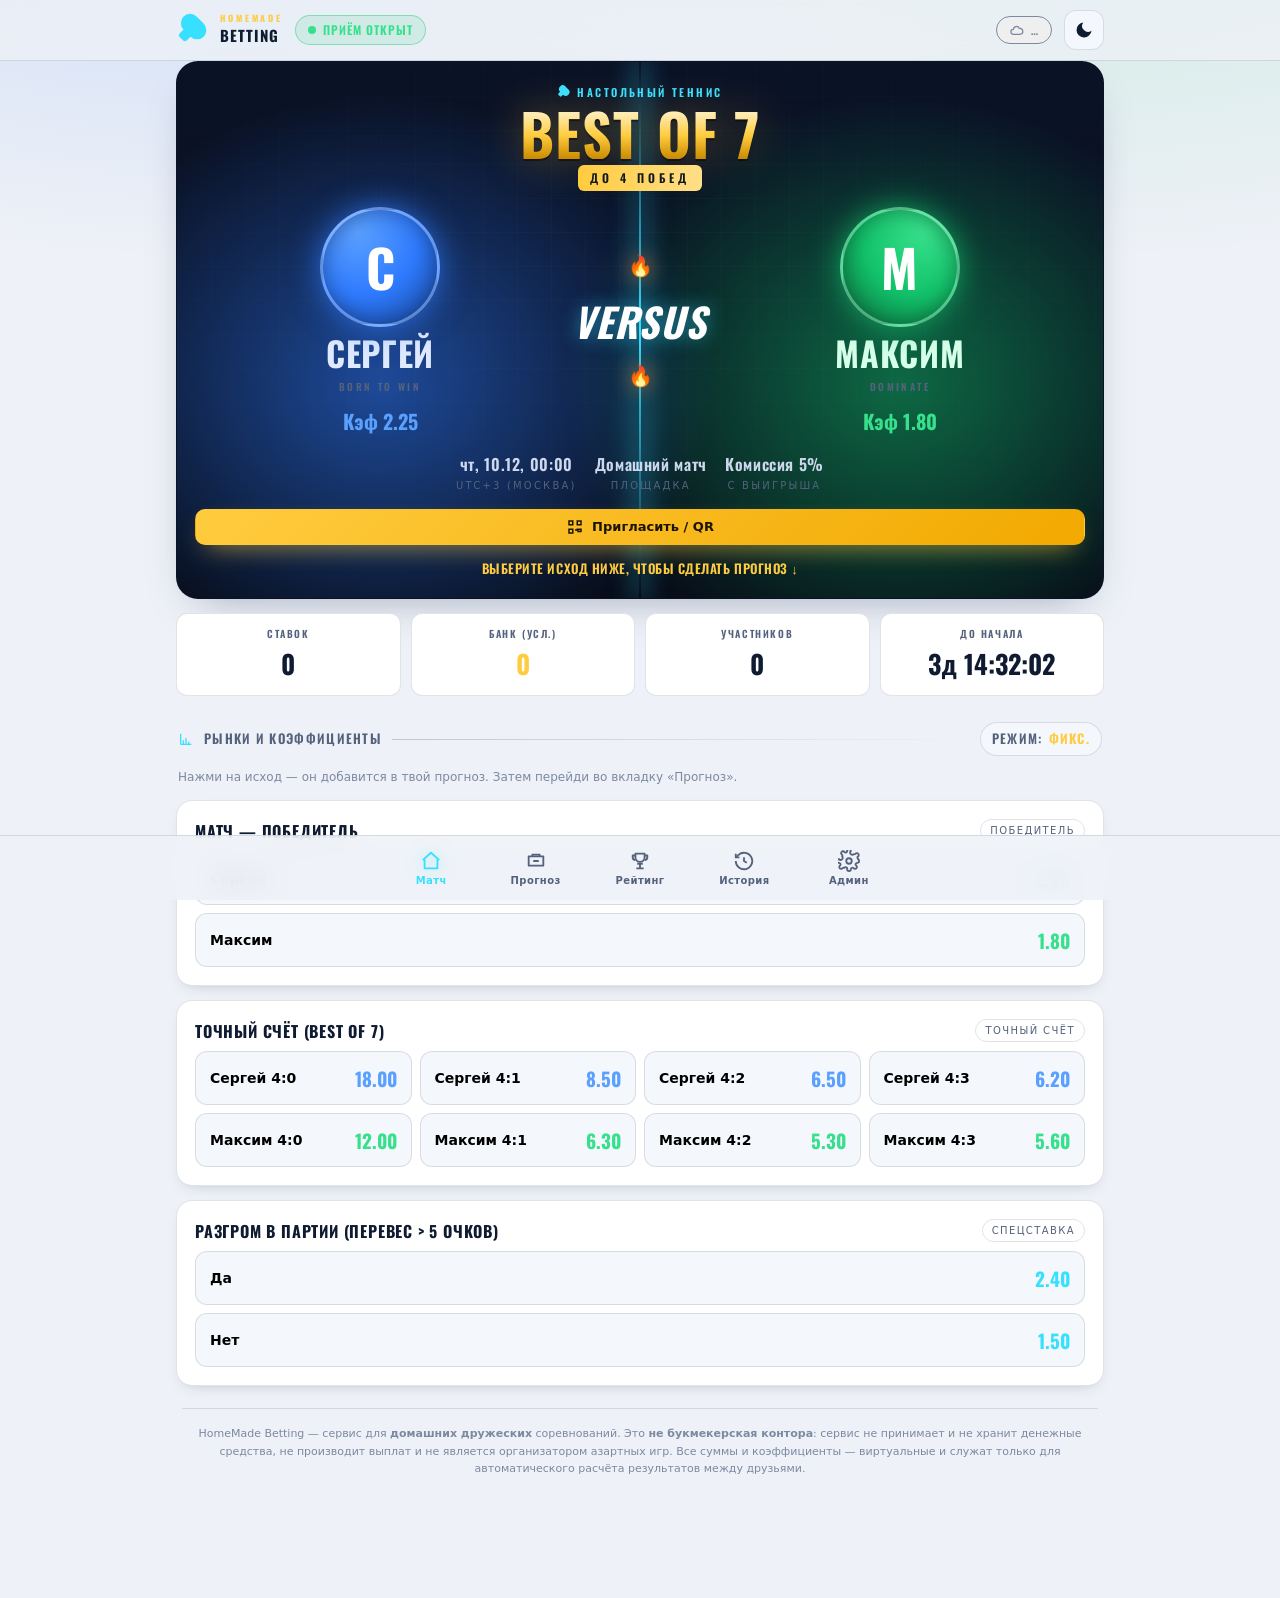
==== commit 1ef11932: "Фикс расчёта точного счёта (коллизия id) + детализация ставок в админке - BUG: поле «итоговый счёт» " ====
--- a/index.html
+++ b/index.html
@@ -3453,6 +3453,10 @@
       '<td class="num"><button class="btn danger sm" data-act="del-bet" data-id="' + b.id + '">Удалить</button></td></tr>').join('') +
     '</tbody></table></div>';
 
+  // детализация: кто на что ставил
+  if (S.bets.length) h += '<div class="section-title">Кто на что ставил <span class="line"></span></div>' +
+    S.bets.map(b => betCoupon(b, false)).join('');
+
   // экспорт / прочее
   h += '<div class="section-title">Экспорт и завершение <span class="line"></span></div>' +
     '<div class="card pad"><div class="row">' +
@@ -3545,7 +3549,7 @@
     mk.selections.map(s => '<option value="' + s.id + '"' + (m.result && m.result.outcomes && m.result.outcomes[mk.id] === s.id ? ' selected' : '') + '>' + esc(s.label) + '</option>').join('');
   const blocks = m.markets.map(mk => '<label class="field"><span class="cap">' + esc(mk.name) + '</span><select id="res_' + mk.id + '">' + opts(mk) + '</select></label>').join('');
   openModal('<h3>Результат матча</h3><p class="hint">Укажите победивший исход в каждом рынке. Расчёт произойдёт автоматически.</p>' +
-    '<label class="field"><span class="cap">Итоговый счёт (для постера)</span><input id="res_score" placeholder="например 4:2" value="' + esc(m.result ? (m.result.scoreText || '') : '') + '"></label>' +
+    '<label class="field"><span class="cap">Итоговый счёт (для постера)</span><input id="final_score" placeholder="например 4:2" value="' + esc(m.result ? (m.result.scoreText || '') : '') + '"></label>' +
     blocks +
     '<div class="row" style="margin-top:8px">' +
       (m.status === 'finished' ? '<button class="btn ghost" data-act="reopen">Вернуть в приём</button>' : '') +
@@ -3660,7 +3664,7 @@
 function saveResult() {
   const outcomes = {};
   S.match.markets.forEach(mk => { const v = getVal('#res_' + mk.id); if (v) outcomes[mk.id] = v; });
-  const scoreText = getVal('#res_score') || '';
+  const scoreText = getVal('#final_score') || '';
   closeModal();
   commit(t => { t.match.result = { outcomes, scoreText }; t.match.status = 'finished'; });
   toast('Матч рассчитан ✓'); go('leaders');
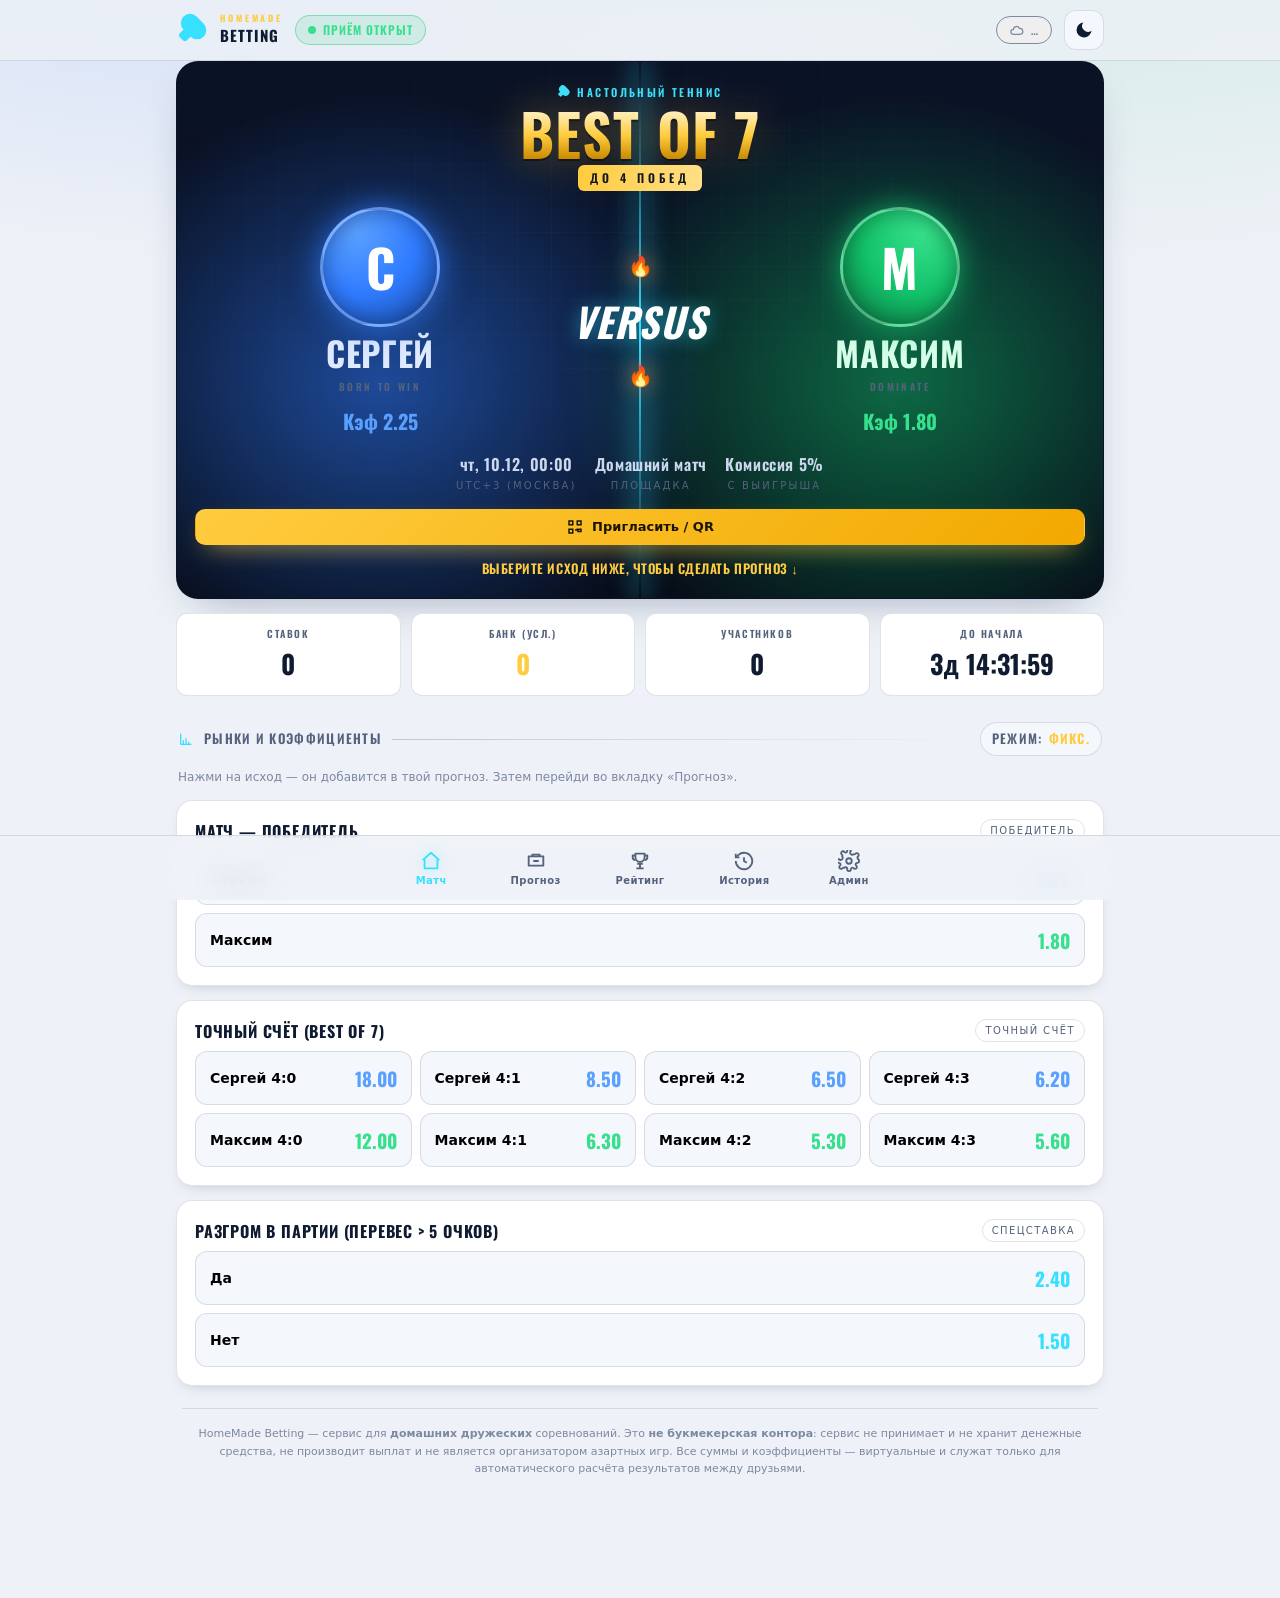
==== commit 04122a8f: "Рейтинг: строка «Итого» по колонкам; вкладка «Прогноз» показывает свои ставки после матча - лидербор" ====
--- a/index.html
+++ b/index.html
@@ -231,7 +231,8 @@
 table{border-collapse:collapse;width:100%;min-width:420px}
 th,td{padding:11px 12px;text-align:left;border-bottom:1px solid var(--line);font-size:14px;white-space:nowrap}
 th{font-family:'Oswald';font-weight:600;text-transform:uppercase;letter-spacing:.06em;font-size:11px;color:var(--muted);background:var(--surface-2)}
-tr:last-child td{border-bottom:none}
+tbody tr:last-child td{border-bottom:none}
+tfoot td{border-top:2px solid var(--line-2);background:var(--surface-2);font-family:'Oswald';font-weight:600;font-size:14px}
 td.num,th.num{text-align:right;font-variant-numeric:tabular-nums}
 .pos{color:var(--win);font-weight:700} .neg{color:var(--lose);font-weight:700}
 .rank{font-family:'Oswald';font-weight:700;color:var(--gold);width:34px}
@@ -3030,8 +3031,17 @@
 function viewBet() {
   const open = S.match.status === 'open';
   if (!open) {
-    return banner('Приём прогнозов закрыт', 'Администратор закрыл приём. Загляни в «Рейтинг», чтобы увидеть расчёт.') +
-      leadersPreview();
+    const finished = S.match.status === 'finished';
+    let html = banner(finished ? 'Матч завершён' : 'Приём прогнозов закрыт',
+      finished ? 'Ниже — ваши прогнозы и итог. Общий расчёт — во вкладке «Рейтинг».'
+               : 'Приём закрыт. Ваши прогнозы ниже; итог появится после ввода результата.');
+    html += '<div class="card pad"><label class="field"><span class="cap">Ваше имя</span>' +
+      '<input id="me-name" placeholder="Введите имя" value="' + esc(UI.name) + '" data-act="me-name"></label></div>';
+    const bet = findBet(UI.name);
+    if (!UI.name) html += '<p class="empty">Введите имя, чтобы увидеть свои прогнозы.</p>';
+    else if (!bet) html += '<div class="empty"><div class="big">🤔</div>Прогноза с именем «' + esc(UI.name) + '» не найдено.</div>';
+    else html += betCoupon(bet, true);
+    return html;
   }
   let html = '<div class="section-title">' + icon('bet') + ' Ваш прогноз <span class="line"></span></div>';
   html += '<div class="card pad">' +
@@ -3143,6 +3153,10 @@
   }
   const lb = leaderboard();
   if (!lb.length) { html += '<p class="empty">Ставок не было.</p>'; return html; }
+  const tot = lb.reduce((a, r) => ({
+    staked: a.staked + r.staked, returned: a.returned + r.returned,
+    won: a.won + r.won, settled: a.settled + r.settled, profit: a.profit + r.profit
+  }), { staked: 0, returned: 0, won: 0, settled: 0, profit: 0 });
   html += '<div class="tbl-wrap"><table><thead><tr><th>#</th><th>Участник</th><th class="num">Ставка</th><th class="num">Возврат</th><th class="num">Точность</th><th class="num">Прибыль</th></tr></thead><tbody>' +
     lb.map((r, i) => {
       const medal = ['🥇', '🥈', '🥉'][i] || (i + 1);
@@ -3152,7 +3166,13 @@
         '<td class="num">' + fmtMoney(r.returned) + '</td>' +
         '<td class="num">' + r.won + '/' + r.settled + '</td>' +
         '<td class="num ' + (r.profit >= 0 ? 'pos' : 'neg') + '">' + fmtSigned(r.profit) + '</td></tr>';
-    }).join('') + '</tbody></table></div>';
+    }).join('') + '</tbody>' +
+    '<tfoot><tr><td></td><td>Итого</td>' +
+      '<td class="num">' + fmtMoney(tot.staked) + '</td>' +
+      '<td class="num">' + fmtMoney(tot.returned) + '</td>' +
+      '<td class="num">' + tot.won + '/' + tot.settled + '</td>' +
+      '<td class="num ' + (tot.profit >= 0 ? 'pos' : 'neg') + '">' + fmtSigned(tot.profit) + '</td></tr></tfoot>' +
+    '</table></div>';
   html += popularityBlock();
   return html;
 }
